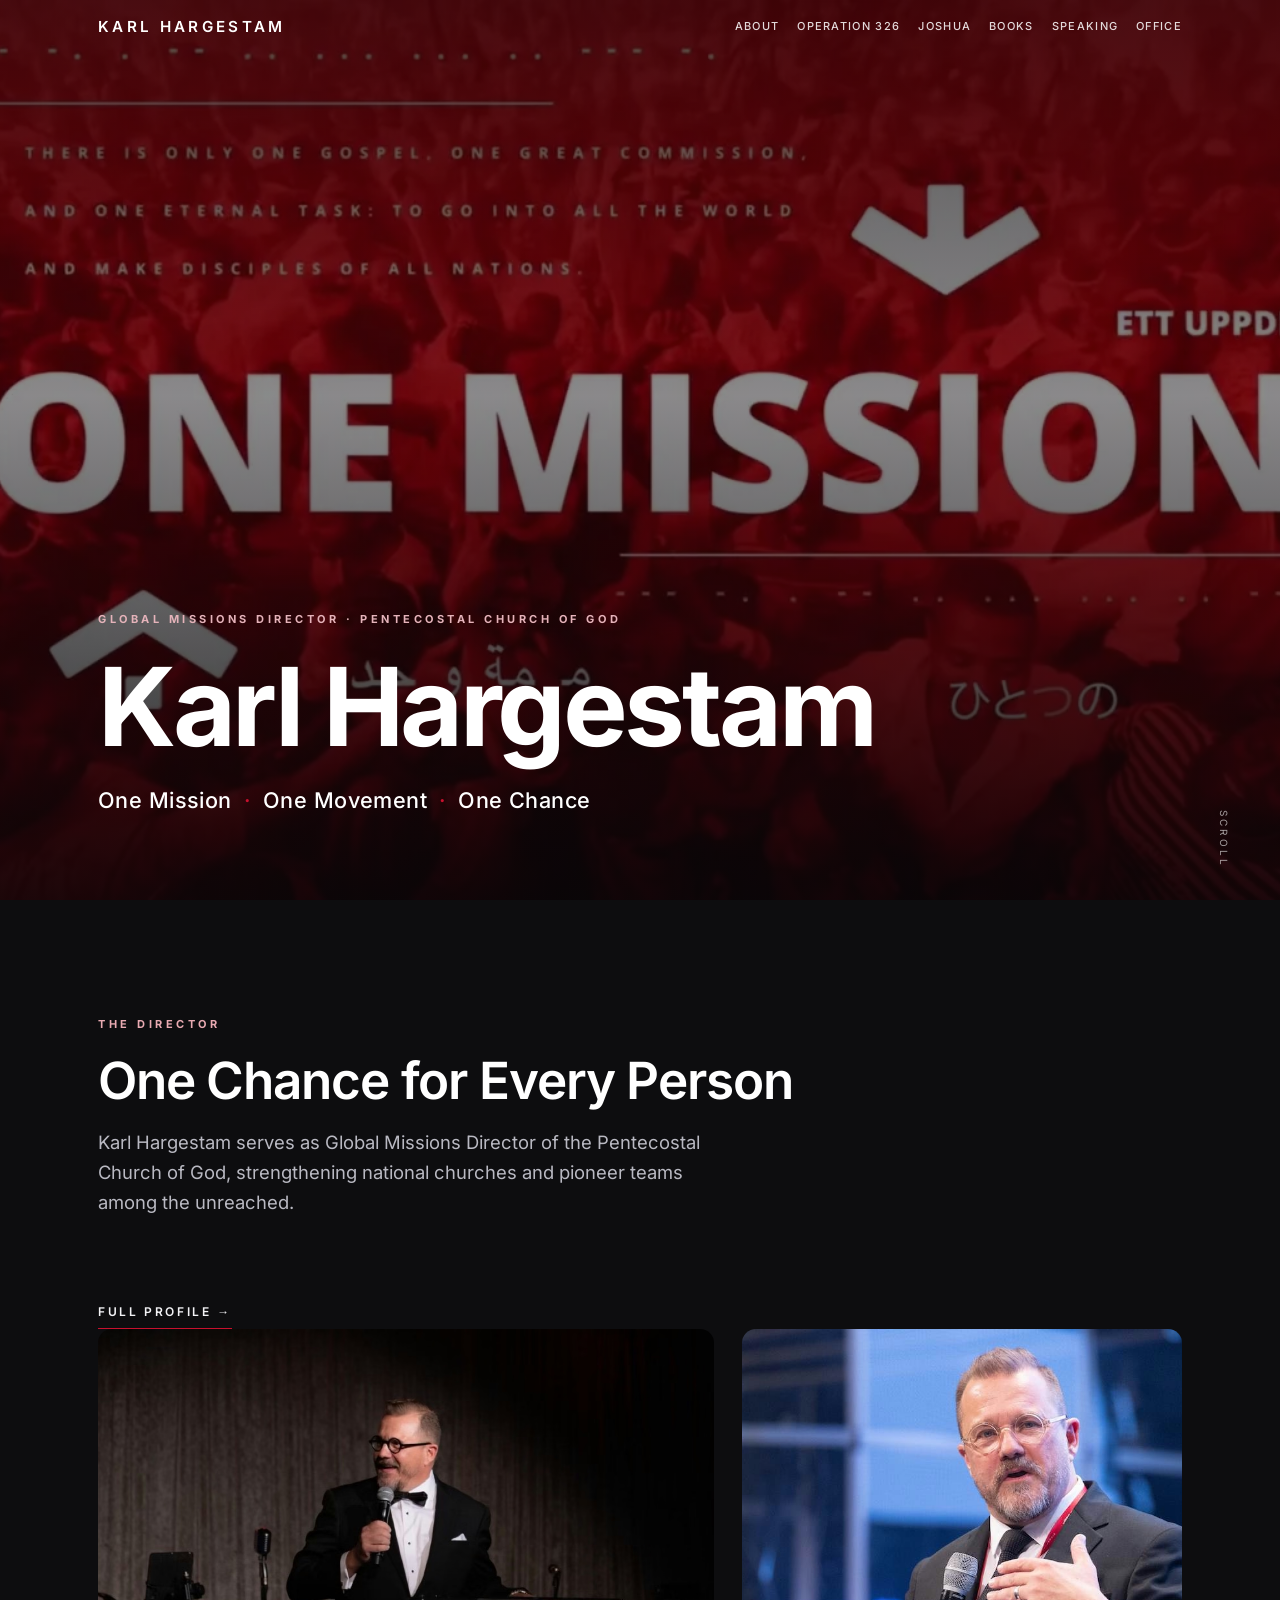
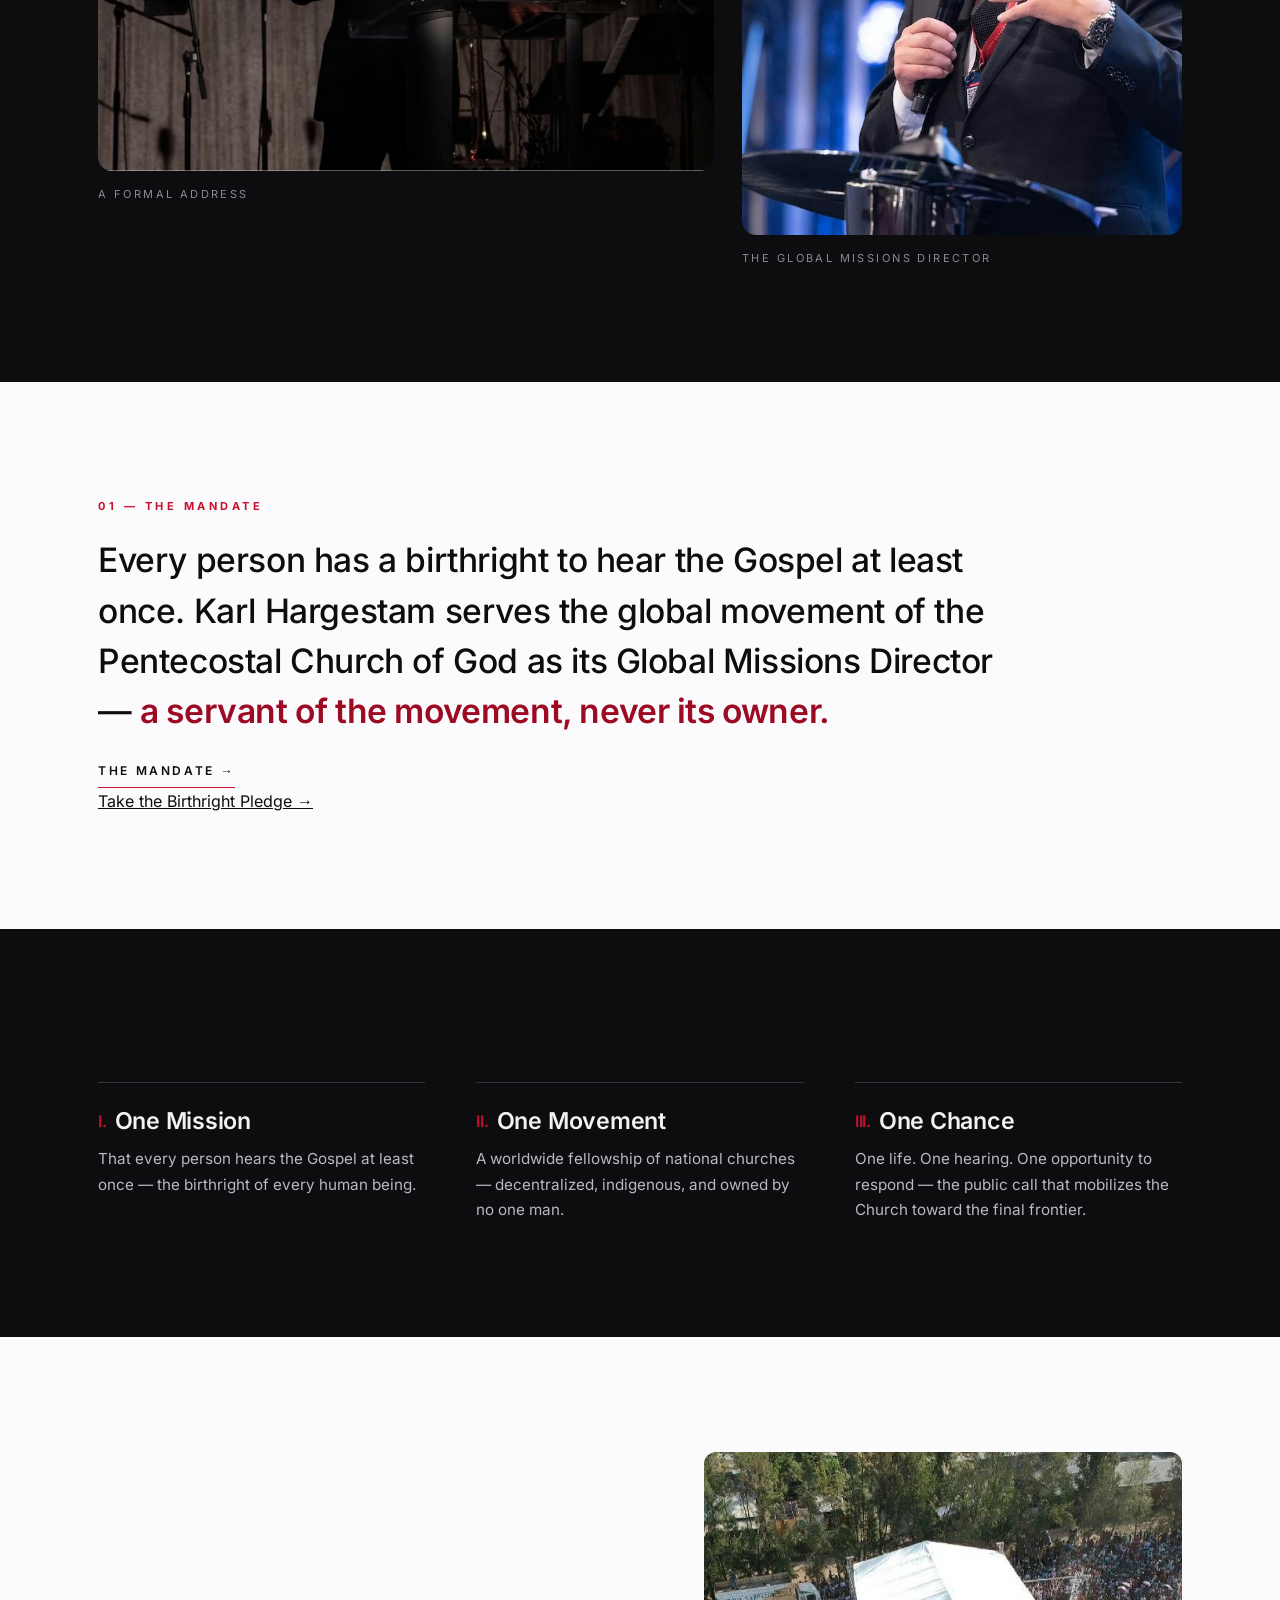
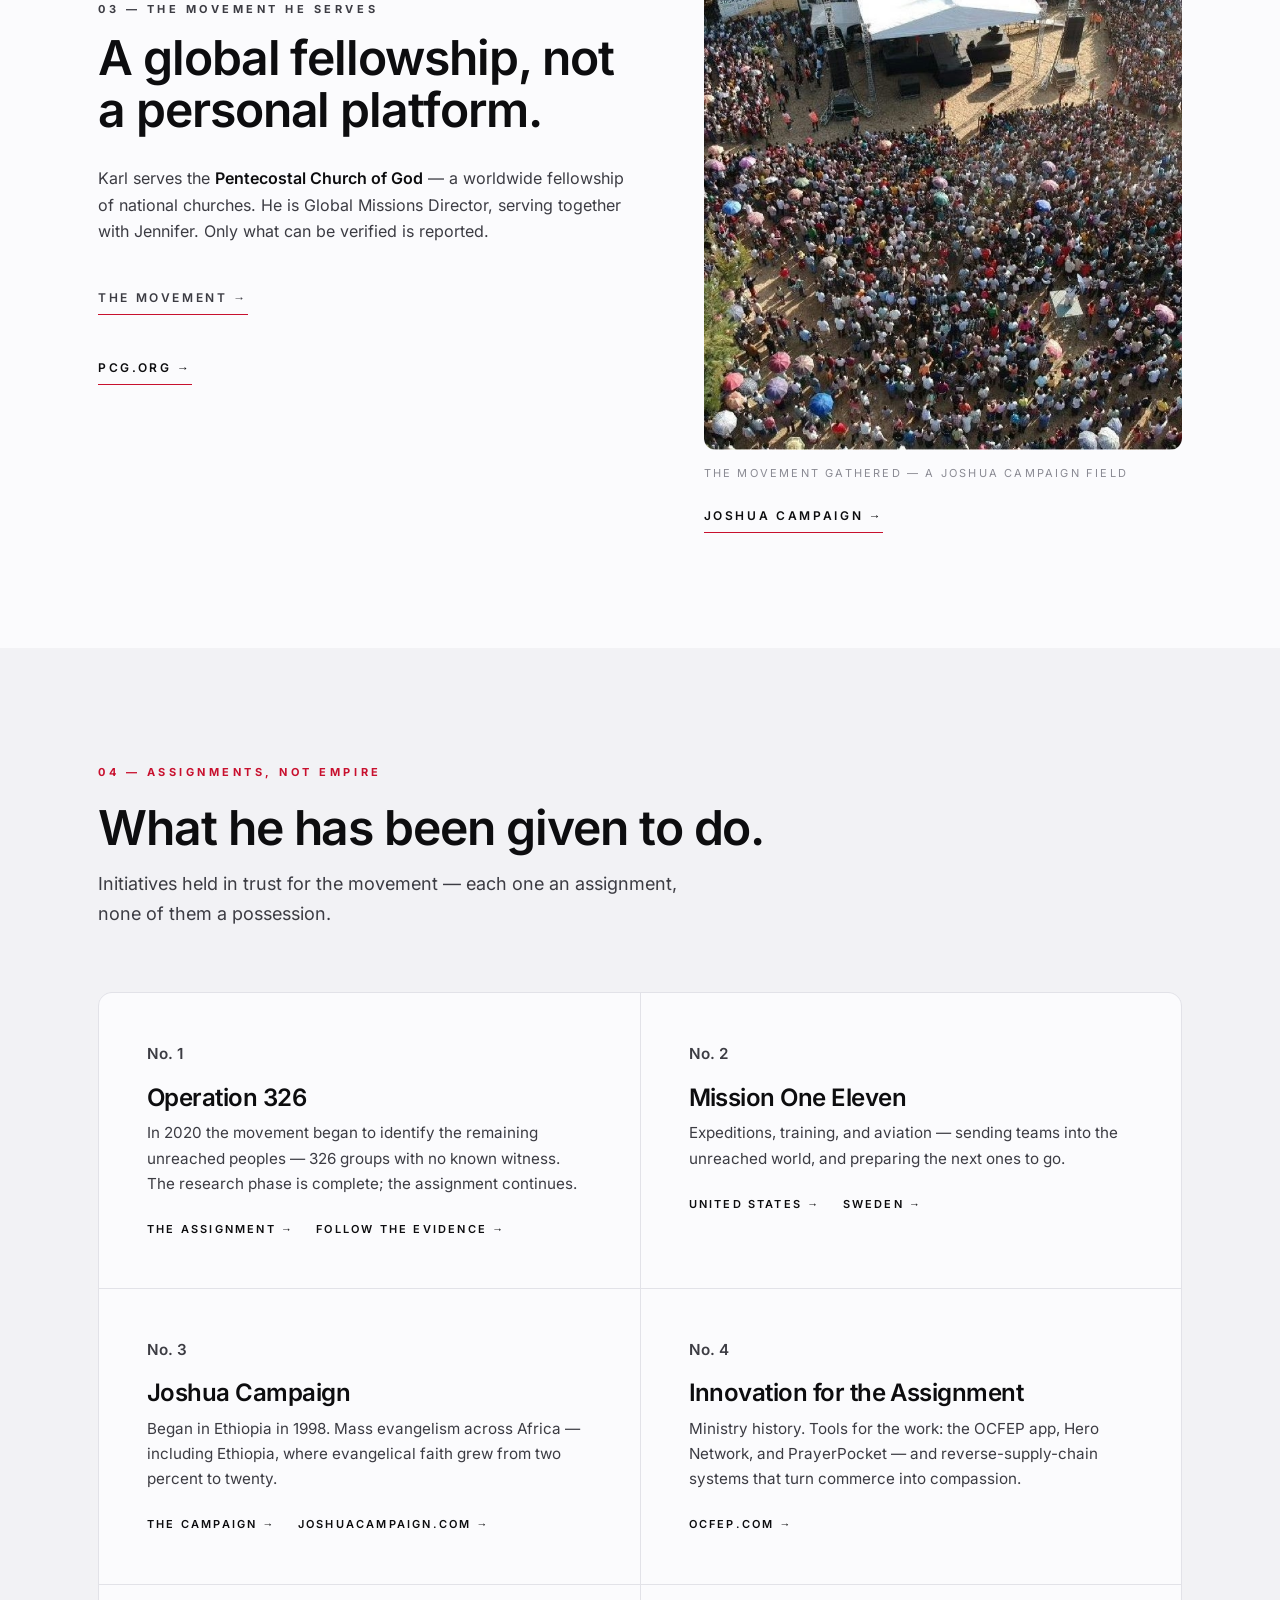
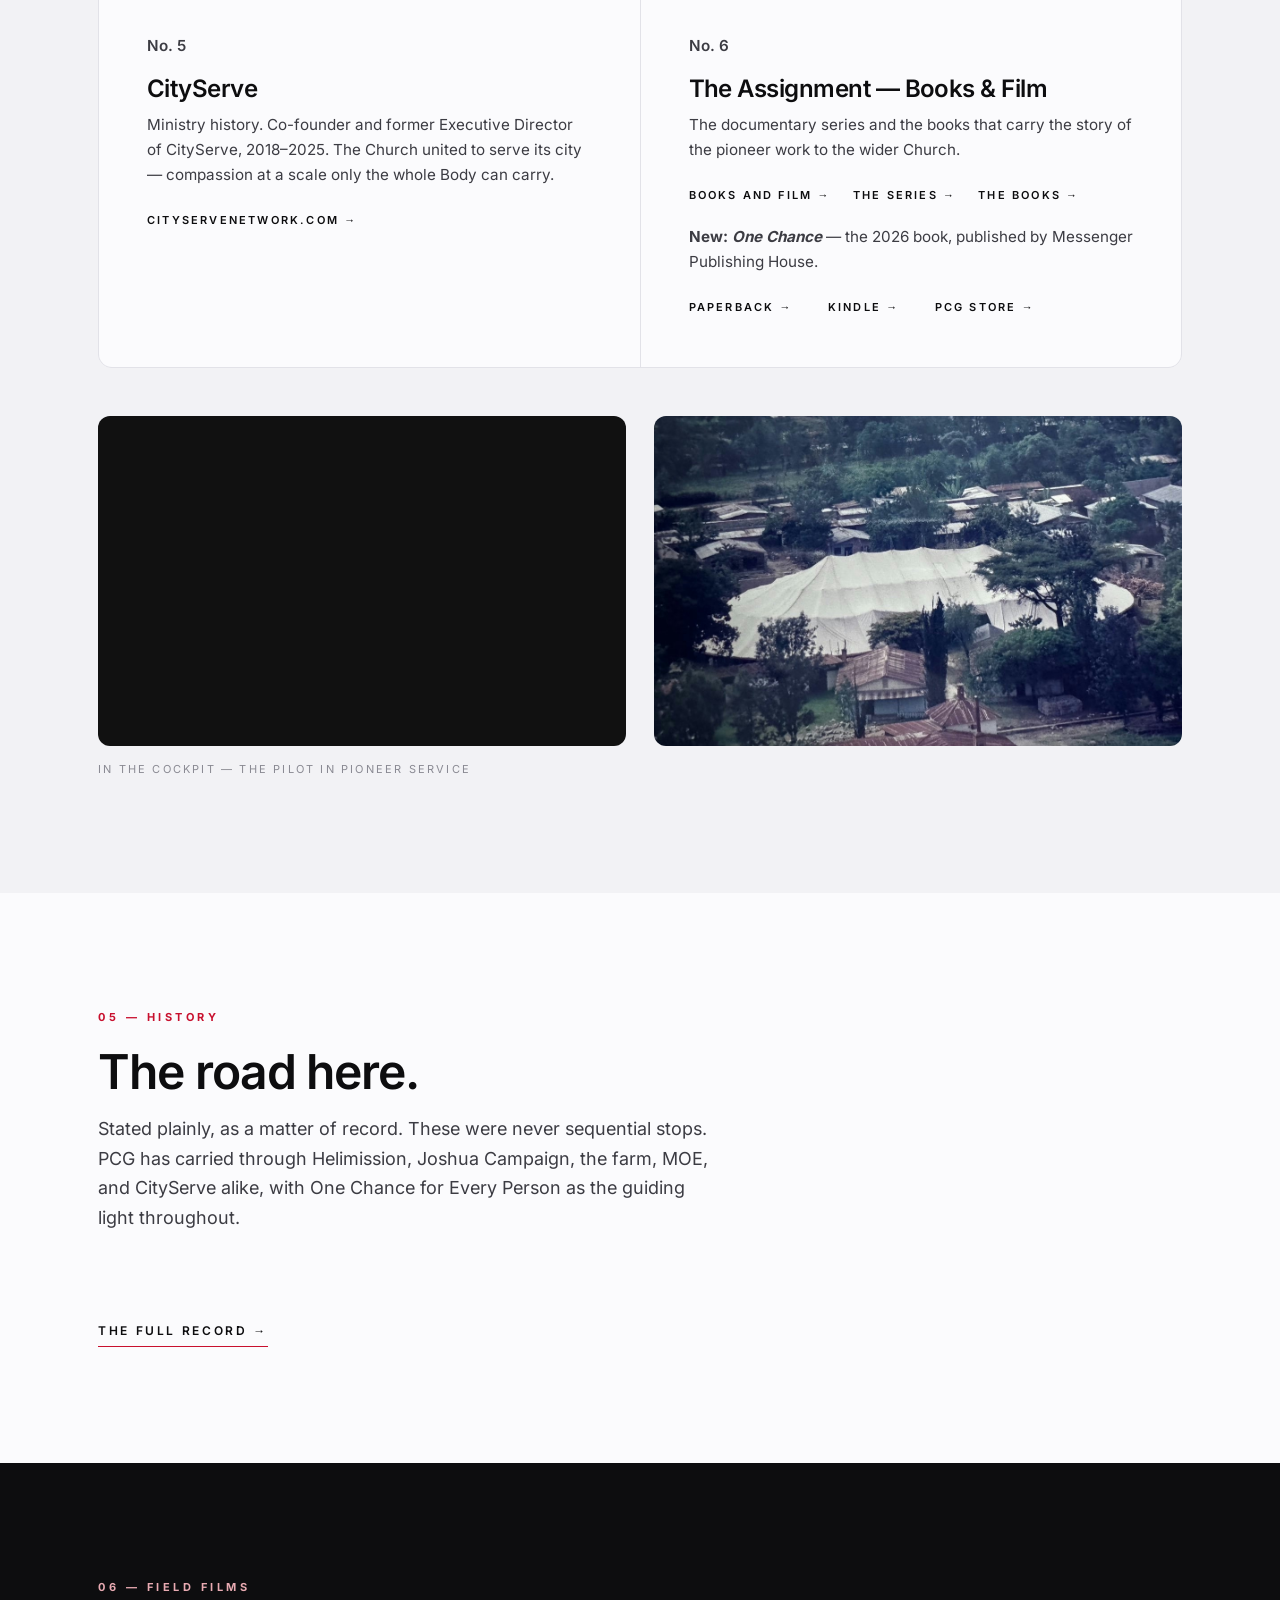
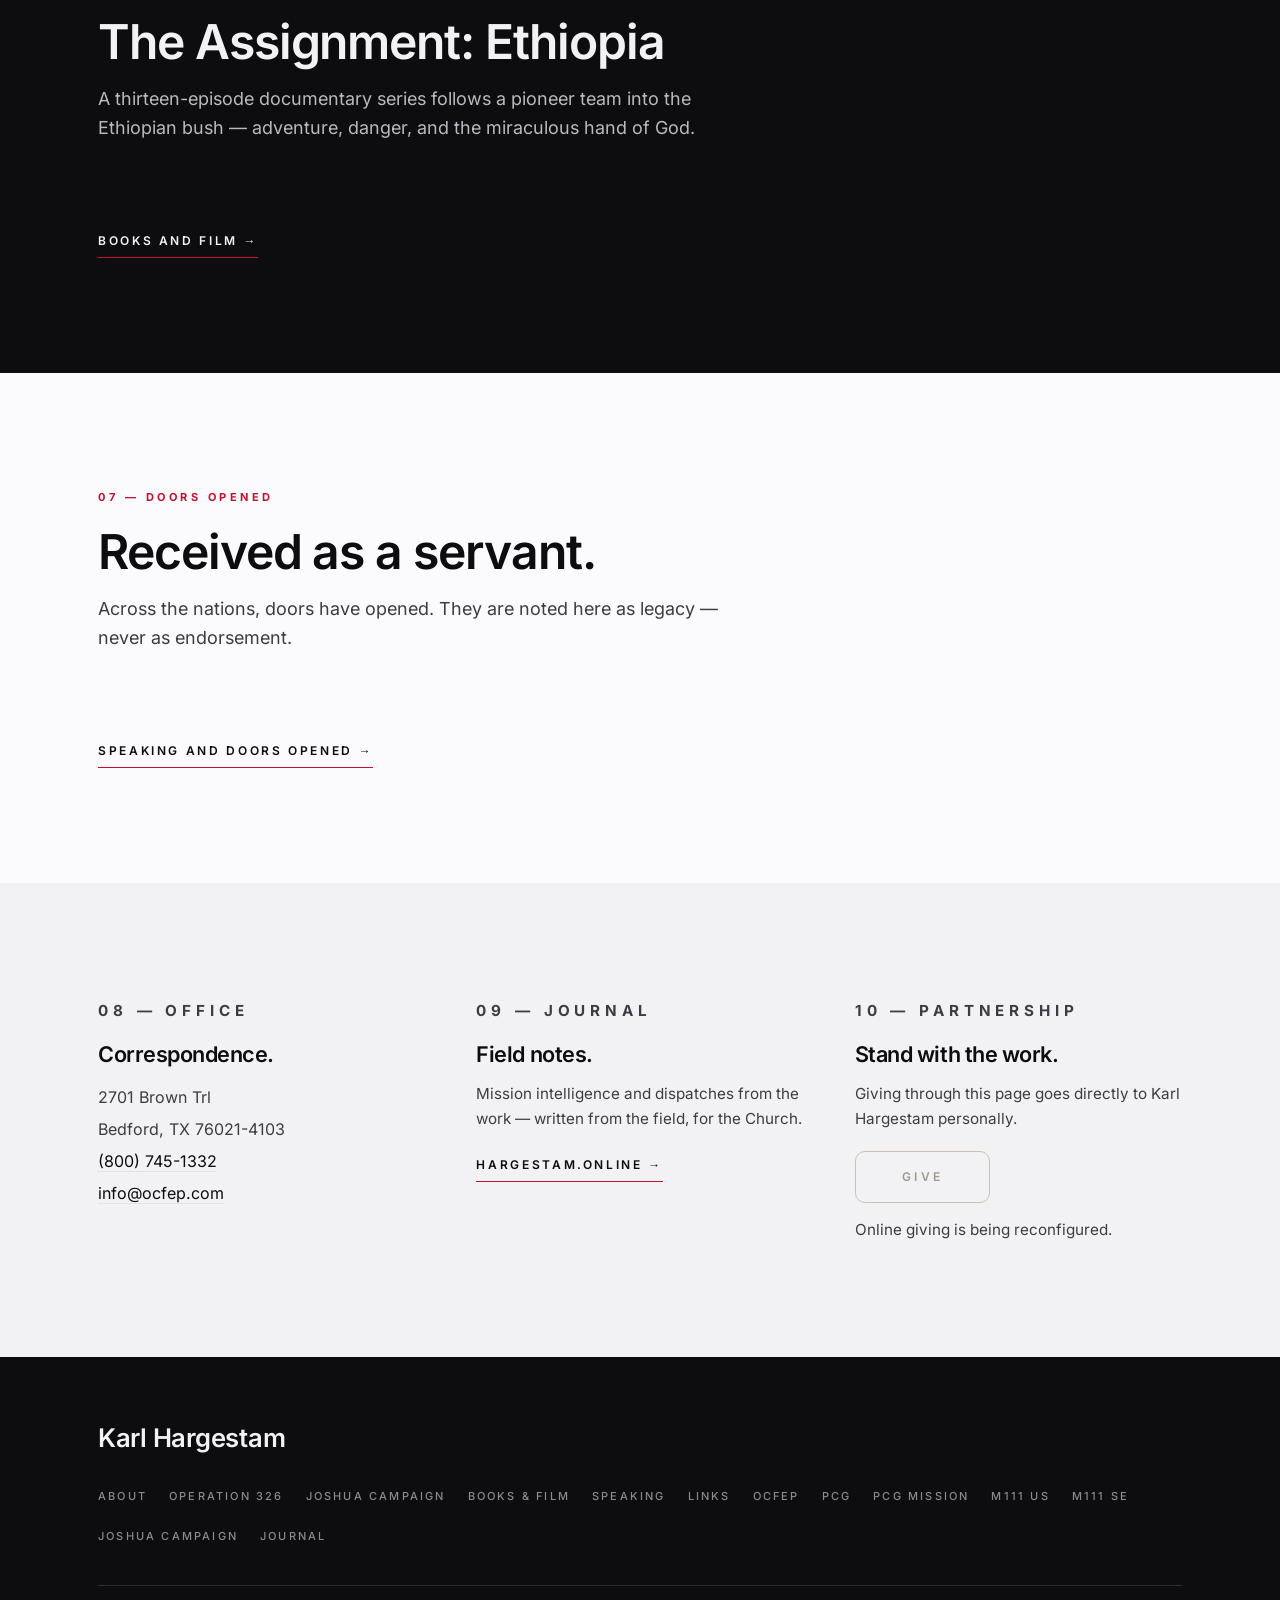
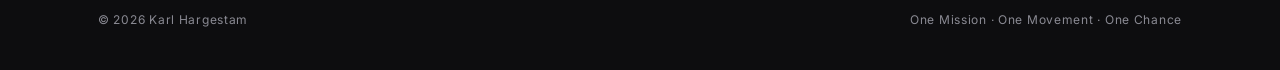
==== index.html @ a810513c "Joshua Campaign: began in Ethiopia in 1998; drop retired JCI entity name" ====
<!DOCTYPE html>
<html lang="en">
<head>
<meta charset="UTF-8">
<meta name="viewport" content="width=device-width, initial-scale=1.0">
  
<title>Karl Hargestam — Global Missions Director</title>
<meta name="description" content="Karl Hargestam serves as Global Missions Director of the Pentecostal Church of God. One Mission. One Movement. One Chance.">
<link rel="canonical" href="https://www.karlhargestam.com/">
<meta property="og:type" content="website">
<meta property="og:title" content="Karl Hargestam — Global Missions Director">
<meta property="og:description" content="Serving the global movement of the Pentecostal Church of God. One Mission. One Movement. One Chance.">
<meta property="og:url" content="https://www.karlhargestam.com/">
<meta property="og:image" content="https://www.karlhargestam.com/assets/og-image.jpg">
<meta name="twitter:card" content="summary_large_image">
<meta name="twitter:title" content="Karl Hargestam — Global Missions Director">
<meta name="twitter:description" content="Serving the global movement of the Pentecostal Church of God. One Mission. One Movement. One Chance.">
<meta name="twitter:image" content="https://www.karlhargestam.com/assets/og-image.jpg">
<link rel="icon" href="data:image/svg+xml,%3Csvg xmlns='http://www.w3.org/2000/svg' viewBox='0 0 32 32'%3E%3Crect width='32' height='32' fill='%230d0d0f'/%3E%3Ctext x='16' y='23' font-family='-apple-system,Helvetica,Arial,sans-serif' font-size='19' font-weight='600' fill='%23fbfbfd' text-anchor='middle'%3EK%3C/text%3E%3C/svg%3E"><link rel="icon" href="/favicon.ico" sizes="any"><link rel="apple-touch-icon" href="/apple-touch-icon.png"><meta name="google-site-verification" content="0W1tMPyjoG0K8nKX9HPZ1bizk7uRJMMDmC-9jmAsirw" />
<link rel="preload" as="font" type="font/woff2" href="/fonts/inter-latin-56724408.woff2" crossorigin><style id="selfhosted-fonts">@font-face { font-family: 'Inter'; font-style: normal; font-weight: 400; font-display: swap; src: url(/fonts/inter-latin-ext-39529051.woff2) format('woff2'); unicode-range: U+0100-02BA, U+02BD-02C5, U+02C7-02CC, U+02CE-02D7, U+02DD-02FF, U+0304, U+0308, U+0329, U+1D00-1DBF, U+1E00-1E9F, U+1EF2-1EFF, U+2020, U+20A0-20AB, U+20AD-20C4, U+2113, U+2C60-2C7F, U+A720-A7FF; }@font-face { font-family: 'Inter'; font-style: normal; font-weight: 400; font-display: swap; src: url(/fonts/inter-latin-56724408.woff2) format('woff2'); unicode-range: U+0000-00FF, U+0131, U+0152-0153, U+02BB-02BC, U+02C6, U+02DA, U+02DC, U+0304, U+0308, U+0329, U+2000-206F, U+20AC, U+2122, U+2191, U+2193, U+2212, U+2215, U+FEFF, U+FFFD; }@font-face { font-family: 'Inter'; font-style: normal; font-weight: 500; font-display: swap; src: url(/fonts/inter-latin-ext-39529051.woff2) format('woff2'); unicode-range: U+0100-02BA, U+02BD-02C5, U+02C7-02CC, U+02CE-02D7, U+02DD-02FF, U+0304, U+0308, U+0329, U+1D00-1DBF, U+1E00-1E9F, U+1EF2-1EFF, U+2020, U+20A0-20AB, U+20AD-20C4, U+2113, U+2C60-2C7F, U+A720-A7FF; }@font-face { font-family: 'Inter'; font-style: normal; font-weight: 500; font-display: swap; src: url(/fonts/inter-latin-56724408.woff2) format('woff2'); unicode-range: U+0000-00FF, U+0131, U+0152-0153, U+02BB-02BC, U+02C6, U+02DA, U+02DC, U+0304, U+0308, U+0329, U+2000-206F, U+20AC, U+2122, U+2191, U+2193, U+2212, U+2215, U+FEFF, U+FFFD; }@font-face { font-family: 'Inter'; font-style: normal; font-weight: 600; font-display: swap; src: url(/fonts/inter-latin-ext-39529051.woff2) format('woff2'); unicode-range: U+0100-02BA, U+02BD-02C5, U+02C7-02CC, U+02CE-02D7, U+02DD-02FF, U+0304, U+0308, U+0329, U+1D00-1DBF, U+1E00-1E9F, U+1EF2-1EFF, U+2020, U+20A0-20AB, U+20AD-20C4, U+2113, U+2C60-2C7F, U+A720-A7FF; }@font-face { font-family: 'Inter'; font-style: normal; font-weight: 600; font-display: swap; src: url(/fonts/inter-latin-56724408.woff2) format('woff2'); unicode-range: U+0000-00FF, U+0131, U+0152-0153, U+02BB-02BC, U+02C6, U+02DA, U+02DC, U+0304, U+0308, U+0329, U+2000-206F, U+20AC, U+2122, U+2191, U+2193, U+2212, U+2215, U+FEFF, U+FFFD; }@font-face { font-family: 'Inter'; font-style: normal; font-weight: 700; font-display: swap; src: url(/fonts/inter-latin-ext-39529051.woff2) format('woff2'); unicode-range: U+0100-02BA, U+02BD-02C5, U+02C7-02CC, U+02CE-02D7, U+02DD-02FF, U+0304, U+0308, U+0329, U+1D00-1DBF, U+1E00-1E9F, U+1EF2-1EFF, U+2020, U+20A0-20AB, U+20AD-20C4, U+2113, U+2C60-2C7F, U+A720-A7FF; }@font-face { font-family: 'Inter'; font-style: normal; font-weight: 700; font-display: swap; src: url(/fonts/inter-latin-56724408.woff2) format('woff2'); unicode-range: U+0000-00FF, U+0131, U+0152-0153, U+02BB-02BC, U+02C6, U+02DA, U+02DC, U+0304, U+0308, U+0329, U+2000-206F, U+20AC, U+2122, U+2191, U+2193, U+2212, U+2215, U+FEFF, U+FFFD; }</style>
<style>
:root{
  --ink:#0d0d0f; --ink-soft:#3c3c43; --muted:#8a8a93;
  --paper:#fbfbfd; --paper-2:#f2f2f5; --line:#e2e2e8;
  --red:#c8102e; --red-deep:#9c0b23;
  --sans:-apple-system,BlinkMacSystemFont,'SF Pro Display','SF Pro Text','Inter','Helvetica Neue',Arial,sans-serif;
  --maxw:1180px;
}
*{margin:0;padding:0;box-sizing:border-box}
html{scroll-behavior:smooth;-webkit-text-size-adjust:100%}
body{background:var(--paper);color:var(--ink);font-family:var(--sans);font-weight:400;line-height:1.65;font-size:16px;-webkit-font-smoothing:antialiased;text-rendering:optimizeLegibility}
::selection{background:var(--red);color:#fff}
img{display:block;max-width:100%}
picture{display:contents}
a{color:inherit}
.wrap{max-width:var(--maxw);margin:0 auto;padding:0 clamp(20px,4vw,48px)}
.kicker{font-size:11px;font-weight:700;letter-spacing:.32em;text-transform:uppercase;color:var(--red);margin-bottom:20px}
.kicker.on-dark{color:#e8aab2}
h1,h2,h3,h4{font-weight:600;letter-spacing:-.022em;line-height:1.08}
.sec{padding:clamp(72px,9vw,132px) 0}
.sec-head{max-width:820px;margin-bottom:clamp(36px,5vw,64px)}
.sec-head h2{font-size:clamp(1.9rem,4vw,3rem);margin-bottom:16px}
.sec-head p.lede{font-size:clamp(1rem,1.5vw,1.12rem);color:var(--ink-soft);max-width:620px}
.rule{width:48px;height:2px;background:var(--red);margin:24px 0}

/* nav */
nav{position:fixed;top:0;left:0;right:0;z-index:1000;transition:background .4s,box-shadow .4s,-webkit-backdrop-filter .4s}
nav .bar{max-width:var(--maxw);margin:0 auto;padding:14px clamp(20px,4vw,48px);display:flex;justify-content:space-between;align-items:center;gap:18px}
nav .brand{font-size:.95rem;font-weight:600;letter-spacing:.22em;color:#fff;text-decoration:none;transition:color .4s}
nav .links{display:flex;flex-wrap:wrap;justify-content:flex-end;gap:clamp(8px,1.4vw,18px);row-gap:4px}
nav .links a{color:#fff;text-decoration:none;font-size:11px;font-weight:500;letter-spacing:.12em;text-transform:uppercase;opacity:.85;transition:opacity .3s,color .4s}
nav .links a:hover{opacity:1}
nav.scrolled{background:rgba(251,251,253,.82);-webkit-backdrop-filter:saturate(1.8) blur(18px);backdrop-filter:saturate(1.8) blur(18px);box-shadow:0 1px 0 var(--line)}
nav.scrolled .brand,nav.scrolled .links a{color:var(--ink)}
@media(max-width:760px){nav .links{display:none}}

/* hero */
.hero{position:relative;min-height:100svh;display:flex;align-items:flex-end;overflow:hidden;background:#0a0a0c}
.hero .bg{position:absolute;inset:0}
.hero .bg video{width:100%;height:100%;object-fit:cover;object-position:center 32%;filter:saturate(.92) brightness(.62) contrast(1.05)}
.hero .shade{position:absolute;inset:0;background:linear-gradient(180deg,rgba(6,6,8,.5) 0%,rgba(6,6,8,.14) 44%,rgba(6,6,8,.82) 100%)}
.hero .inner{position:relative;z-index:2;width:100%;padding-bottom:clamp(56px,9vh,100px)}
.hero .kicker{color:#e5b3ba}
.hero h1{color:#fff;font-size:clamp(3rem,9vw,6.8rem);font-weight:700;letter-spacing:-.032em}
.hero .tri{margin-top:18px;color:#fff;font-size:clamp(1rem,2.2vw,1.35rem);font-weight:500;letter-spacing:.02em;opacity:.94}
.hero .tri .dot{color:var(--red);margin:0 .55em}
.hero .scroll{position:absolute;right:clamp(20px,4vw,48px);bottom:32px;z-index:2;color:#fff;font-size:10px;letter-spacing:.32em;text-transform:uppercase;opacity:.6;writing-mode:vertical-rl}
@media(max-width:760px){
  .hero{align-items:center}
  .hero .inner{text-align:center;padding-bottom:0;padding-top:10vh}
  .hero .bg video{object-position:center 38%}
  .hero h1{font-size:clamp(2.7rem,14.5vw,4.4rem)}
  .hero .tri{font-size:1.02rem}
  .hero .scroll{display:none}
}

/* director */
.director{background:#0d0d0f;color:#f2f2f5}
.director .kicker{color:#e8aab2}
.director h2{font-size:clamp(1.9rem,4.4vw,3.2rem);color:#fff;max-width:820px;margin-bottom:18px}
.director .lede{color:#b9b9c2;font-size:clamp(1rem,1.6vw,1.15rem);max-width:640px;margin-bottom:clamp(36px,5vw,60px)}
.director .duo{display:grid;grid-template-columns:7fr 5fr;gap:clamp(14px,2.4vw,28px)}
@media(max-width:760px){.director .duo{grid-template-columns:1fr}}
.director .frame{position:relative;overflow:hidden;background:#161618;border-radius:14px}
.director .frame img{width:100%;height:100%;object-fit:cover;transition:transform 1.4s cubic-bezier(.2,.6,.2,1)}
.director .frame:hover img{transform:scale(1.03)}
.director .frame.tall{aspect-ratio:4/4.6}
.director .frame.wide{aspect-ratio:16/11.5}
@media(max-width:760px){.director .frame.wide{aspect-ratio:4/3.4}.director .frame.tall{aspect-ratio:4/4.4}}
.director .caption{font-size:11px;letter-spacing:.22em;text-transform:uppercase;color:#8a8a93;margin-top:14px}

/* mandate */
.mandate .big{font-size:clamp(1.35rem,2.9vw,2.1rem);line-height:1.5;font-weight:500;letter-spacing:-.012em;max-width:920px}
.mandate .big em{font-style:normal;font-weight:600;color:var(--red-deep)}

/* charter */
.charter{background:var(--ink);color:#f2f2f5}
.charter .grid{display:grid;grid-template-columns:repeat(3,1fr);gap:clamp(28px,4vw,60px)}
@media(max-width:820px){.charter .grid{grid-template-columns:1fr}}
.charter .cell{border-top:1px solid #333338;padding-top:26px}
.charter .cell h3{font-size:1.45rem;margin-bottom:12px;letter-spacing:-.01em}
.charter .cell h3 span{color:var(--red);margin-right:.5em;font-size:1rem;vertical-align:2px}
.charter .cell p{color:#b9b9c2;font-size:.95rem}

/* movement */
.movement .cols{display:grid;grid-template-columns:1.05fr .95fr;gap:clamp(36px,6vw,88px);align-items:center}
@media(max-width:900px){.movement .cols{grid-template-columns:1fr}}
.movement .body p{margin-bottom:1.2em;color:var(--ink-soft)}
.movement .body p strong{font-weight:600;color:var(--ink)}
.frame{position:relative;overflow:hidden;background:#111;border-radius:12px}
.frame img{width:100%;height:100%;object-fit:cover;transition:transform 1.4s cubic-bezier(.2,.6,.2,1)}
.frame video{width:100%;height:100%;object-fit:cover;display:block}
.frame:hover img{transform:scale(1.04)}
.movement .frame{aspect-ratio:4/5}
.movement .teamframe{margin-top:clamp(28px,4vw,52px);aspect-ratio:16/9}
.caption{font-size:11px;letter-spacing:.2em;text-transform:uppercase;color:var(--muted);margin-top:14px}
.textlink{display:inline-block;margin-top:24px;font-size:12px;font-weight:600;letter-spacing:.22em;text-transform:uppercase;text-decoration:none;border-bottom:1px solid var(--red);padding-bottom:6px;transition:color .3s,border-color .3s}
.textlink:hover{color:var(--red)}
.director .textlink{color:#f2f2f5}

/* assignments */
.assign{background:var(--paper-2)}
.assign .cards{display:grid;grid-template-columns:repeat(2,1fr);gap:1px;background:var(--line);border:1px solid var(--line);border-radius:14px;overflow:hidden}
@media(max-width:820px){.assign .cards{grid-template-columns:1fr}}
.assign .card{background:var(--paper);padding:clamp(28px,4vw,48px);transition:background .35s}
.assign .card:hover{background:#fff}
.assign .num{font-style:normal;color:var(--red);font-size:.95rem;font-weight:600;margin-bottom:12px}
.assign .card h3{font-size:1.5rem;margin-bottom:10px}
.assign .card p{color:var(--ink-soft);font-size:.95rem;margin-bottom:18px}
.assign .card .go{font-size:11px;font-weight:600;letter-spacing:.2em;text-transform:uppercase;text-decoration:none;color:var(--ink)}
.assign .card .go:hover{color:var(--red)}
.assign .card .go + .go{margin-left:22px}
.assign .wide{display:grid;grid-template-columns:1fr 1fr;gap:clamp(14px,2.6vw,28px);margin-top:clamp(28px,4vw,48px)}
@media(max-width:700px){.assign .wide{grid-template-columns:1fr}}
.assign .wide .frame{aspect-ratio:16/10}

/* history */
.timeline{position:relative;max-width:860px}.timeline:before{content:"";position:absolute;left:7px;top:8px;bottom:8px;width:1px;background:var(--line)}
.tl-item{position:relative;padding:0 0 40px 52px}
.tl-item:last-child{padding-bottom:0}
.tl-item:before{content:"";position:absolute;left:0;top:9px;width:15px;height:15px;border-radius:50%;background:var(--paper);border:2px solid var(--red)}
.tl-item .when{font-size:11px;font-weight:700;letter-spacing:.28em;text-transform:uppercase;color:var(--red);margin-bottom:8px}
.tl-item p{color:var(--ink-soft);max-width:640px}
.tl-item p strong{color:var(--ink);font-weight:600}
.history .hwrap{display:grid;grid-template-columns:1fr 340px;gap:clamp(36px,6vw,80px);align-items:start}
@media(max-width:900px){.history .hwrap{grid-template-columns:1fr;max-width:560px}}
.history .frame.portrait{aspect-ratio:3/4}
.history .strip{display:grid;grid-template-columns:repeat(4,1fr);gap:clamp(14px,2.4vw,28px);margin-top:clamp(44px,6vw,80px)}
@media(max-width:900px){.history .strip{grid-template-columns:repeat(2,1fr)}}
@media(max-width:560px){.history .strip{grid-template-columns:1fr}}
.history .strip .frame{aspect-ratio:4/3}

/* films */
.films{background:#0d0d0f;color:#f2f2f5}
.films .sec-head p.lede{color:#b9b9c2}
.film-grid{display:grid;grid-template-columns:repeat(3,1fr);gap:clamp(18px,3vw,36px)}
@media(max-width:900px){.film-grid{grid-template-columns:1fr;max-width:640px}}
.film .screen{position:relative;aspect-ratio:16/9;background:#000;overflow:hidden;border-radius:12px}
.film .screen iframe{position:absolute;inset:0;width:100%;height:100%;border:0}
.film h3{font-size:1.15rem;margin:16px 0 4px}
.film .ep{font-size:11px;letter-spacing:.26em;text-transform:uppercase;color:#8a8a93}
.films .more{margin-top:44px}
.films .textlink{color:#f2f2f5}

/* doors */
.doors .row{display:grid;grid-template-columns:repeat(3,1fr);gap:clamp(14px,2.6vw,28px)}
@media(max-width:900px){.doors .row{grid-template-columns:repeat(2,1fr)}}
@media(max-width:600px){.doors .row{grid-template-columns:1fr}}
.doors .frame{aspect-ratio:4/4.2}
.doors .note{margin-top:32px;font-size:clamp(1.05rem,2vw,1.3rem);font-weight:500;letter-spacing:-.01em;color:var(--muted);max-width:580px}

/* office / journal / support */
.closing{background:var(--paper-2)}
.closing .grid{display:grid;grid-template-columns:repeat(3,1fr);gap:clamp(28px,4vw,60px)}
@media(max-width:820px){.closing .grid{grid-template-columns:1fr}}
.closing h3{font-size:1.35rem;margin-bottom:14px}
.closing p{color:var(--ink-soft);font-size:.95rem}
.closing address{font-style:normal;color:var(--ink-soft);line-height:2}
.closing address a{color:var(--ink);text-decoration:none;border-bottom:1px solid var(--line)}
.give-btn{display:inline-block;margin-top:20px;padding:15px 46px;border:1px solid #c9c2b4;color:#a09a8d;font-size:12px;font-weight:600;letter-spacing:.28em;text-transform:uppercase;cursor:not-allowed;background:transparent;border-radius:10px}
.give-note{font-size:.85rem;color:var(--muted);margin-top:14px}

/* footer */
footer{background:var(--ink);color:#8a8a93;padding:60px 0 40px}
footer .top{display:flex;justify-content:space-between;align-items:flex-end;gap:28px;flex-wrap:wrap;margin-bottom:40px}
footer .fname{font-size:1.6rem;font-weight:600;letter-spacing:-.01em;color:#f2f2f5}
footer .flinks{display:flex;gap:22px;flex-wrap:wrap}
footer .flinks a{color:#8a8a93;text-decoration:none;font-size:11px;font-weight:500;letter-spacing:.2em;text-transform:uppercase}
footer .flinks a:hover{color:#f2f2f5}
footer .base{border-top:1px solid #2c2c30;padding-top:24px;display:flex;justify-content:space-between;gap:16px;flex-wrap:wrap;font-size:12px;letter-spacing:.06em}

/* reveal */
.reveal{opacity:0;transform:translateY(26px);transition:opacity .8s cubic-bezier(.2,.6,.2,1),transform .8s cubic-bezier(.2,.6,.2,1)}
.reveal.in{opacity:1;transform:none}
.reveal.d1{transition-delay:.1s}.reveal.d2{transition-delay:.2s}.reveal.d3{transition-delay:.3s}
@media(prefers-reduced-motion:reduce){.reveal{opacity:1;transform:none}}
@media(max-width:600px){
  .hero .bg video{object-position:30% 50%;filter:saturate(.8) brightness(.42) contrast(1.05)}
  .hero .shade{background:linear-gradient(180deg,rgba(6,6,8,.72) 0%,rgba(6,6,8,.6) 45%,rgba(6,6,8,.9) 100%)}
}
</style>
  <script type="application/ld+json">
{
  "@context": "https://schema.org",
  "@type": "Person",
  "@id": "https://www.karlhargestam.com/#person",
  "name": "Karl Hargestam",
  "jobTitle": "Global Missions Director",
  "worksFor": {
    "@id": "https://www.pcgmission.org/#organization"
  },
  "url": "https://www.karlhargestam.com/",
  "alternateName": "Karl Härgestam",
  "spouse": {
    "@type": "Person",
    "name": "Jennifer Hargestam"
  },
  "sameAs": [
    "https://about.me/hargestam",
    "https://www.linkedin.com/in/karl-hargestam-72327034",
    "https://www.pcgmission.org/",
    "https://www.pcg.org/about/leadership",
    "https://www.pcg.org/resource-library/assembly-2025-commissioning-the-hargestams",
    "https://hargestam.online/",
    "https://grokipedia.com/page/karl-hargestam",
    "https://ocfep.com/",
    "https://www.imdb.com/name/nm5412265/",
    "https://www.amazon.com/stores/author/B00IIVNT1K",
    "https://www.pcg.org/authors/karl-hargestam",
    "https://www.instagram.com/karlhargestam/",
    "https://www.theassignmentbooks.com/",
    "https://www.theassignmentshow.tv/"
  ],
  "subjectOf": {
    "@type": "TVSeries",
    "@id": "https://www.theassignmentshow.tv/#series",
    "name": "The Assignment: Ethiopia",
    "url": "https://www.theassignmentshow.tv/"
  },
  "description": "Karl Hargestam serves as Global Missions Director of the Pentecostal Church of God. One Mission. One Movement. One Chance."
}
</script>
<script type="application/ld+json">
{
  "@context": "https://schema.org",
  "@type": "Organization",
  "@id": "https://www.pcgmission.org/#organization",
  "name": "Pentecostal Church of God Global Missions",
  "url": "https://www.pcgmission.org/",
  "address": {
    "@type": "PostalAddress",
    "streetAddress": "2701 Brown Trl",
    "addressLocality": "Bedford",
    "addressRegion": "TX",
    "postalCode": "76021-4103",
    "addressCountry": "US"
  }
}
</script>
<script type="application/ld+json">
{
  "@context": "https://schema.org",
  "@type": "WebSite",
  "@id": "https://www.karlhargestam.com/#website",
  "url": "https://www.karlhargestam.com/",
  "name": "Karl Hargestam",
  "inLanguage": "en",
  "publisher": {
    "@id": "https://www.karlhargestam.com/#person"
  }
}
</script>
</head>
<body>
<noscript><style>.reveal{opacity:1;transform:none}</style></noscript>

<nav id="nav" aria-label="Primary">
  <div class="bar">
    <a class="brand" href="#top">KARL HARGESTAM</a>
    <div class="links">
      <a href="/about/">About</a>
      <a href="/operation-326/">Operation 326</a>
      <a href="/joshua-campaign/">Joshua</a>
      <a href="/books-and-film/">Books</a>
      <a href="/speaking/">Speaking</a>
      <a href="#office">Office</a>
    </div>
  </div>
</nav>

<header class="hero" id="top">
  <div class="bg">
    <video autoplay muted loop playsinline preload="metadata" poster="assets/hero-poster-1268.webp" width="1280" height="720">
      <source src="assets/hero-loop-480.mp4" type="video/mp4" media="(max-width: 760px)">
      <source src="assets/hero-loop.mp4" type="video/mp4">
    </video>
  </div>
  <div class="shade"></div>
  <div class="inner wrap">
    <p class="kicker reveal">Global Missions Director &middot; Pentecostal Church of God</p>
    <h1 class="reveal d1">Karl Hargestam</h1>
    <p class="tri reveal d2"><span style="white-space:nowrap">One&nbsp;Mission</span><span class="dot">&middot;</span><span style="white-space:nowrap">One&nbsp;Movement</span><span class="dot">&middot;</span><span style="white-space:nowrap">One&nbsp;Chance</span></p>
  </div>
  <div class="scroll">Scroll</div>
</header>

<main>

<!-- DIRECTOR -->
<section class="sec director" id="director">
  <div class="wrap">
    <p class="kicker reveal">The Director</p>
    <h2 class="reveal d1">One Chance for Every Person</h2>
    <p class="lede reveal d1">Karl Hargestam serves as Global Missions Director of the Pentecostal Church of God, strengthening national churches and pioneer teams among the unreached.</p>
    <p class="reveal d2"><a class="textlink" href="/about/">Full profile &rarr;</a></p>
    <div class="duo">
      <div class="reveal">
        <div class="frame wide"><picture><source type="image/avif" srcset="assets/tuxedo-podium-720.avif 720w, assets/tuxedo-podium-1179.avif 1179w" sizes="(max-width: 600px) 92vw, 1179px"><img src="assets/tuxedo-podium.jpg" width="1179" height="787" alt="Karl Hargestam addressing a formal gathering" loading="lazy"></picture></div>
        <p class="caption">A formal address</p>
      </div>
      <div class="reveal d1">
        <div class="frame tall"><picture><source type="image/avif" srcset="assets/portrait-speaking-720.avif 720w, assets/portrait-speaking-1170.avif 1170w" sizes="(max-width: 600px) 92vw, 1170px"><img src="assets/portrait-speaking.jpg" width="1170" height="780" alt="Karl Hargestam, PCG Global Missions Director, speaking" loading="lazy"></picture></div>
        <p class="caption">The Global Missions Director</p>
      </div>
    </div>
  </div>
</section>

<!-- MANDATE -->
<section class="sec mandate" id="mandate">
  <div class="wrap">
    <p class="kicker reveal">01 &mdash; The Mandate</p>
    <p class="big reveal d1">Every person has a birthright to hear the Gospel at least once. Karl Hargestam serves the global movement of the Pentecostal Church of God as its Global Missions Director &mdash; <em>a servant of the movement, never its owner.</em></p>
    <p class="reveal d2"><a class="textlink" href="/about/#mandate">The mandate &rarr;</a></p>
    <p class="reveal d2"><a class="go" href="https://www.pcg.org/missions/onechance#birthright" target="_blank" rel="noopener">Take the Birthright Pledge &rarr;</a></p>
  </div>
</section>

<!-- CHARTER -->
<section class="sec charter" id="charter">
  <div class="wrap">
    <p class="kicker on-dark reveal">02 &mdash; The Charter</p>
    <div class="grid">
      <div class="cell reveal"><h3><span>I.</span>One Mission</h3><p>That every person hears the Gospel at least once &mdash; the birthright of every human being.</p></div>
      <div class="cell reveal d1"><h3><span>II.</span>One Movement</h3><p>A worldwide fellowship of national churches &mdash; decentralized, indigenous, and owned by no one man.</p></div>
      <div class="cell reveal d2"><h3><span>III.</span>One Chance</h3><p>One life. One hearing. One opportunity to respond &mdash; the public call that mobilizes the Church toward the final frontier.</p></div>
    </div>
  </div>
</section>

<!-- MOVEMENT -->
<section class="sec movement" id="movement">
  <div class="wrap">
    <div class="cols">
      <div class="body">
        <p class="kicker reveal">03 &mdash; The Movement He Serves</p>
        <div class="sec-head reveal d1" style="margin-bottom:30px">
          <h2>A global fellowship, not a personal platform.</h2>
        </div>
        <p class="reveal d1">Karl serves the <strong>Pentecostal Church of God</strong> &mdash; a worldwide fellowship of national churches. He is Global Missions Director, serving together with Jennifer. Only what can be verified is reported.</p>
        <p class="reveal d2"><a class="textlink" href="/about/#movement">The movement &rarr;</a></p>
        <a class="textlink reveal d2" href="https://pcg.org" target="_blank" rel="noopener">pcg.org &rarr;</a>
      </div>
      <div class="reveal d1">
        <div class="frame"><picture><source type="image/avif" srcset="assets/crowd-aerial-joshua-720.avif 720w, assets/crowd-aerial-joshua-1179.avif 1179w" sizes="(max-width: 600px) 92vw, 1179px"><img src="assets/crowd-aerial-joshua.jpg" width="1179" height="885" alt="Aerial view of a Joshua Campaign field gathering" loading="lazy"></picture></div>
        <p class="caption">The movement gathered &mdash; a Joshua Campaign field</p>
        <p class="reveal"><a class="textlink" href="/joshua-campaign/">Joshua Campaign &rarr;</a></p>
      </div>
    </div>
  </div>
</section>

<!-- ASSIGNMENTS -->
<section class="sec assign" id="assignments">
  <div class="wrap">
    <p class="kicker reveal">04 &mdash; Assignments, Not Empire</p>
    <div class="sec-head reveal d1">
      <h2>What he has been given to do.</h2>
      <p class="lede">Initiatives held in trust for the movement &mdash; each one an assignment, none of them a possession.</p>
    </div>
    <div class="cards">
      <div class="card reveal">
        <p class="num">No. 1</p>
        <h3>Operation 326</h3>
        <p>In 2020 the movement began to identify the remaining unreached peoples &mdash; 326 groups with no known witness. The research phase is complete; the assignment continues.</p>
        <a class="go" href="/operation-326/">The assignment &rarr;</a><a class="go" href="https://www.pcgmission.org/" target="_blank" rel="noopener">Follow the evidence &rarr;</a>
      </div>
      <div class="card reveal d1">
        <p class="num">No. 2</p>
        <h3>Mission One Eleven</h3>
        <p>Expeditions, training, and aviation &mdash; sending teams into the unreached world, and preparing the next ones to go.</p>
        <a class="go" href="https://missiononeeleven.com/" target="_blank" rel="noopener">United States &rarr;</a><a class="go" href="https://missiononeeleven.se" target="_blank" rel="noopener">Sweden &rarr;</a>
      </div>
      <div class="card reveal">
        <p class="num">No. 3</p>
        <h3>Joshua Campaign</h3>
        <p>Began in Ethiopia in 1998. Mass evangelism across Africa &mdash; including Ethiopia, where evangelical faith grew from two percent to twenty.</p>
        <a class="go" href="/joshua-campaign/">The campaign &rarr;</a><a class="go" href="https://joshuacampaign.com" target="_blank" rel="noopener">joshuacampaign.com &rarr;</a>
      </div>
      <div class="card reveal d1">
        <p class="num">No. 4</p>
        <h3>Innovation for the Assignment</h3>
        <p>Ministry history. Tools for the work: the OCFEP app, Hero Network, and PrayerPocket &mdash; and reverse-supply-chain systems that turn commerce into compassion.</p>
        <a class="go" href="https://ocfep.com" target="_blank" rel="noopener nofollow">ocfep.com &rarr;</a>
      </div>
      <div class="card reveal">
        <p class="num">No. 5</p>
        <h3>CityServe</h3>
        <p>Ministry history. Co-founder and former Executive Director of CityServe, 2018&ndash;2025. The Church united to serve its city &mdash; compassion at a scale only the whole Body can carry.</p>
        <a class="go" href="https://cityservenetwork.com/" target="_blank" rel="noopener">cityservenetwork.com &rarr;</a>
      </div>
      <div class="card reveal d1">
        <p class="num">No. 6</p>
        <h3>The Assignment &mdash; Books &amp; Film</h3>
        <p>The documentary series and the books that carry the story of the pioneer work to the wider Church.</p>
        <a class="go" href="/books-and-film/">Books and film &rarr;</a><a class="go" href="https://theassignmentshow.tv" target="_blank" rel="noopener">The series &rarr;</a><a class="go" href="https://theassignmentbooks.com" target="_blank" rel="noopener">The books &rarr;</a>
        <p style="margin-top:18px"><strong>New: <em>One Chance</em></strong> &mdash; the 2026 book, published by Messenger Publishing House.</p>
        <a class="go" style="margin-right:1.2em" href="https://www.amazon.com/dp/B0HHMVRT21" target="_blank" rel="noopener">Paperback &rarr;</a><a class="go" style="margin-right:1.2em" href="https://www.amazon.com/dp/B0HHK2XG72" target="_blank" rel="noopener">Kindle &rarr;</a><a class="go" href="https://www.pcg.org/product/one-chance" target="_blank" rel="noopener">PCG store &rarr;</a>
      </div>
    </div>
    <div class="wide">
      <div class="frame reveal"><video data-lazyplay muted loop playsinline preload="none" width="960" height="540" title="Karl Hargestam in the cockpit"><source src="assets/cockpit-loop-360.mp4" type="video/mp4" media="(max-width: 760px)"><source src="assets/cockpit-loop.mp4" type="video/mp4"></video></div>
      <div class="frame reveal d1"><picture><source type="image/avif" srcset="assets/heli-red-n9117m-720.avif 720w, assets/heli-red-n9117m-1179.avif 1179w" sizes="(max-width: 600px) 92vw, 1179px"><img src="assets/heli-red-n9117m.jpg" width="1179" height="885" alt="Mission One Eleven Aviation helicopter N9117M" loading="lazy"></picture></div>
    </div>
    <p class="caption reveal">In the cockpit &mdash; the pilot in pioneer service</p>
  </div>
</section>

<!-- HISTORY -->
<section class="sec history" id="history">
  <div class="wrap">
    <p class="kicker reveal">05 &mdash; History</p>
    <div class="sec-head reveal d1">
      <h2>The road here.</h2>
      <p class="lede">Stated plainly, as a matter of record. These were never sequential stops. PCG has carried through Helimission, Joshua Campaign, the farm, MOE, and CityServe alike, with One Chance for Every Person as the guiding light throughout.</p>
    </div>
    <p class="reveal"><a class="textlink" href="/about/#history">The full record &rarr;</a></p>
  </div>
</section>

<!-- FILMS -->
<section class="sec films" id="films">
  <div class="wrap">
    <p class="kicker on-dark reveal">06 &mdash; Field Films</p>
    <div class="sec-head reveal d1">
      <h2>The Assignment: Ethiopia</h2>
      <p class="lede">A thirteen-episode documentary series follows a pioneer team into the Ethiopian bush &mdash; adventure, danger, and the miraculous hand of God.</p>
    </div>
    <div class="more reveal"><a class="textlink" href="/books-and-film/">Books and film &rarr;</a></div>
  </div>
</section>

<!-- DOORS -->
<section class="sec doors">
  <div class="wrap">
    <p class="kicker reveal">07 &mdash; Doors Opened</p>
    <div class="sec-head reveal d1">
      <h2>Received as a servant.</h2>
      <p class="lede">Across the nations, doors have opened. They are noted here as legacy &mdash; never as endorsement.</p>
    </div>
    <p class="reveal"><a class="textlink" href="/speaking/">Speaking and doors opened &rarr;</a></p>
  </div>
</section>

<!-- OFFICE / JOURNAL / PARTNERSHIP -->
<section class="sec closing" id="office">
  <div class="wrap">
    <div class="grid">
      <div class="reveal">
        <p class="kicker">08 &mdash; Office</p>
        <h3>Correspondence.</h3>
        <address>
          2701 Brown Trl<br>
          Bedford, TX 76021-4103<br>
          <a href="tel:+18007451332">(800) 745-1332</a><br>
          <a href="mailto:info@ocfep.com">info@ocfep.com</a>
        </address>
      </div>
      <div class="reveal d1">
        <p class="kicker">09 &mdash; Journal</p>
        <h3>Field notes.</h3>
        <p>Mission intelligence and dispatches from the work &mdash; written from the field, for the Church.</p>
        <a class="textlink" href="https://hargestam.online/" target="_blank" rel="noopener">hargestam.online &rarr;</a>
      </div>
      <div class="reveal d2">
        <p class="kicker">10 &mdash; Partnership</p>
        <h3>Stand with the work.</h3>
        <p>Giving through this page goes directly to Karl Hargestam personally.</p>
        <span class="give-btn" aria-disabled="true">Give</span>
        <p class="give-note">Online giving is being reconfigured.</p>
      </div>
    </div>
  </div>
</section>

</main>

<footer>
  <div class="wrap">
    <div class="top">
      <p class="fname">Karl Hargestam</p>
      <div class="flinks">
        <a href="/about/">About</a>
        <a href="/operation-326/">Operation 326</a>
        <a href="/joshua-campaign/">Joshua Campaign</a>
        <a href="/books-and-film/">Books &amp; Film</a>
        <a href="/speaking/">Speaking</a>
        <a href="/links/">Links</a>
        <a href="https://ocfep.com" target="_blank" rel="noopener">OCFEP</a>
        <a href="https://pcg.org" target="_blank" rel="noopener">PCG</a>
        <a href="https://www.pcgmission.org/" target="_blank" rel="noopener">PCG Mission</a>
        <a href="https://missiononeeleven.com/" target="_blank" rel="noopener">M111 US</a>
        <a href="https://missiononeeleven.se" target="_blank" rel="noopener">M111 SE</a>
        <a href="https://joshuacampaign.com" target="_blank" rel="noopener">Joshua Campaign</a>
        <a href="https://hargestam.online/" target="_blank" rel="noopener">Journal</a>
      </div>
    </div>
    <div class="base">
      <span>&copy; <span id="yr">2026</span> Karl Hargestam</span>
      <span>One Mission &middot; One Movement &middot; One Chance</span>
    </div>
  </div>
</footer>

<script>
(function(){
  var nav=document.getElementById('nav');
  function onScroll(){nav.classList.toggle('scrolled',window.scrollY>window.innerHeight*.72);}
  window.addEventListener('scroll',onScroll,{passive:true});onScroll();
  var io=new IntersectionObserver(function(es){es.forEach(function(e){if(e.isIntersecting){e.target.classList.add('in');io.unobserve(e.target);}})},{threshold:.12,rootMargin:'0px 0px -6% 0px'});
  document.querySelectorAll('.reveal').forEach(function(el){io.observe(el);});
  document.getElementById('yr').textContent=new Date().getFullYear();
  var vo=new IntersectionObserver(function(es){es.forEach(function(e){var v=e.target;if(e.isIntersecting){var p=v.play();if(p&&p.catch)p.catch(function(){});}else{v.pause();}})},{rootMargin:'200px 0px'});
  document.querySelectorAll('video[data-lazyplay]').forEach(function(v){vo.observe(v);});
})();
</script>
</body>
</html>
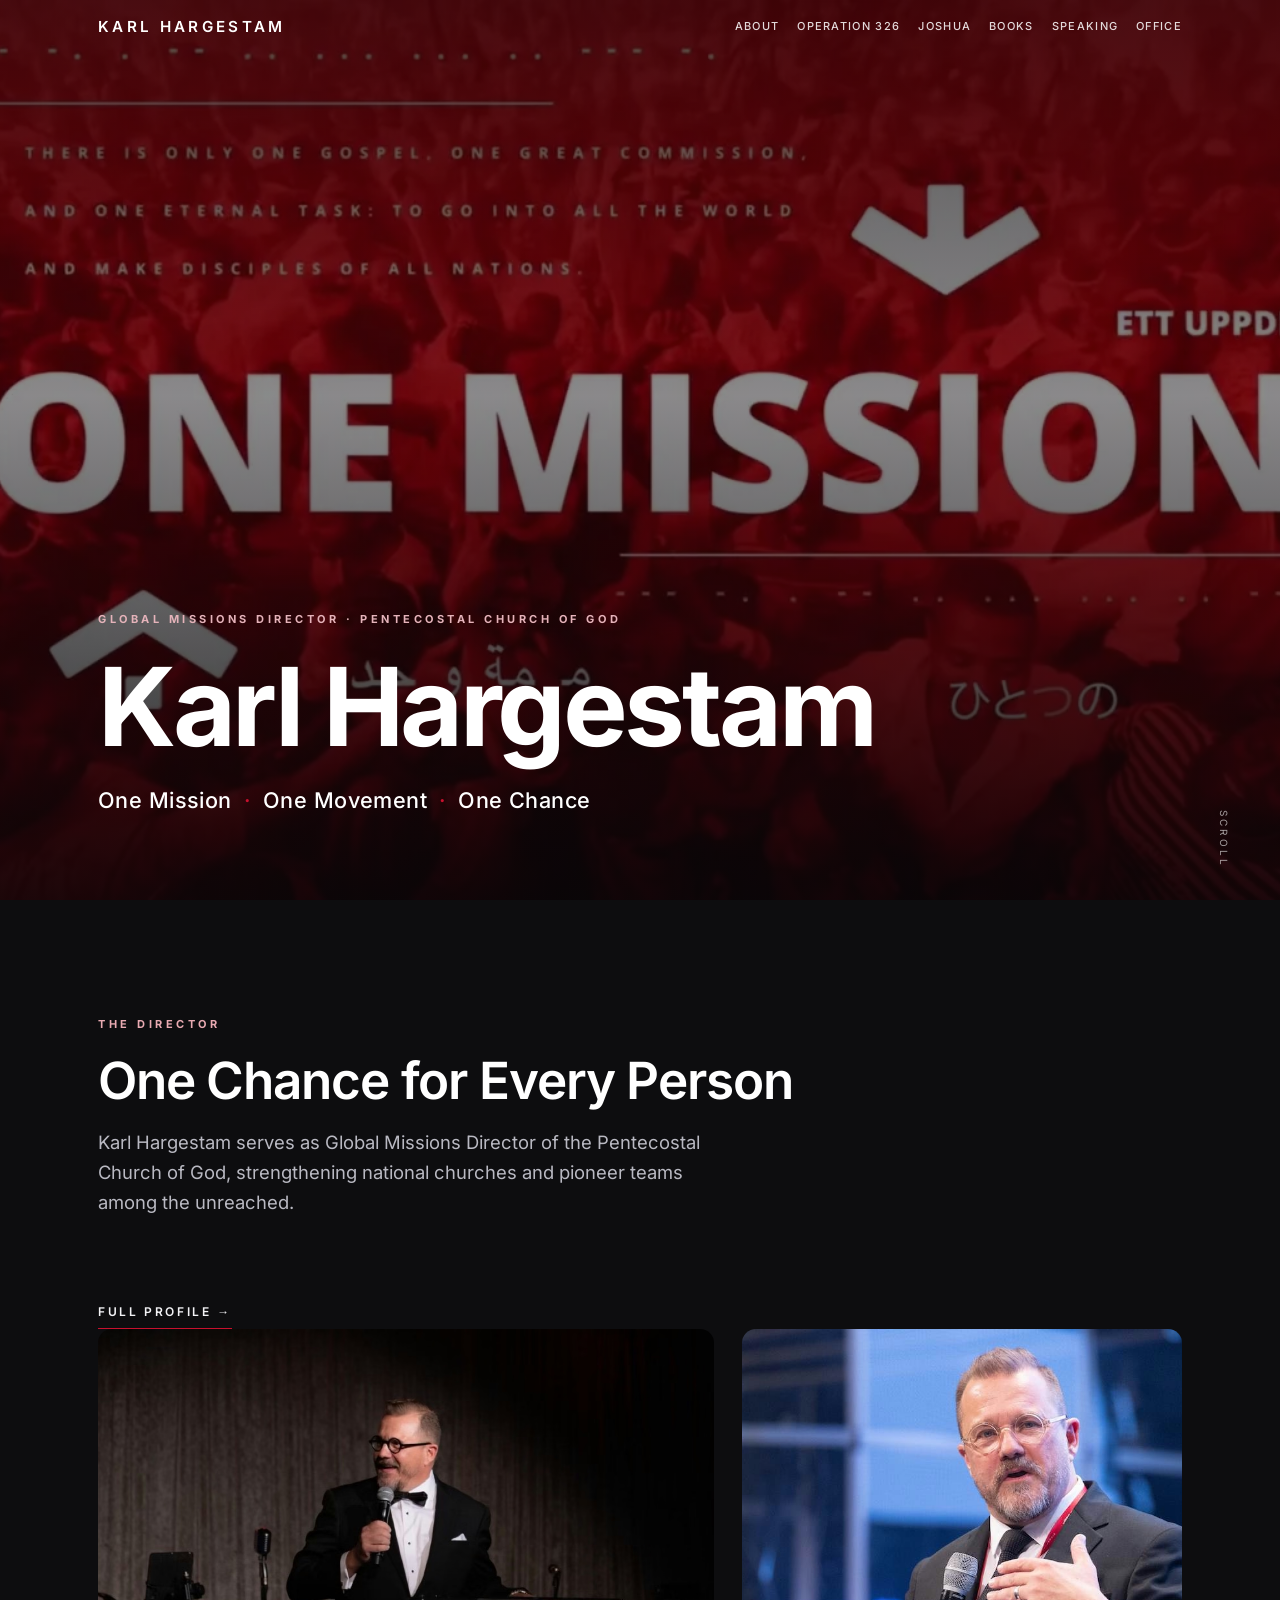
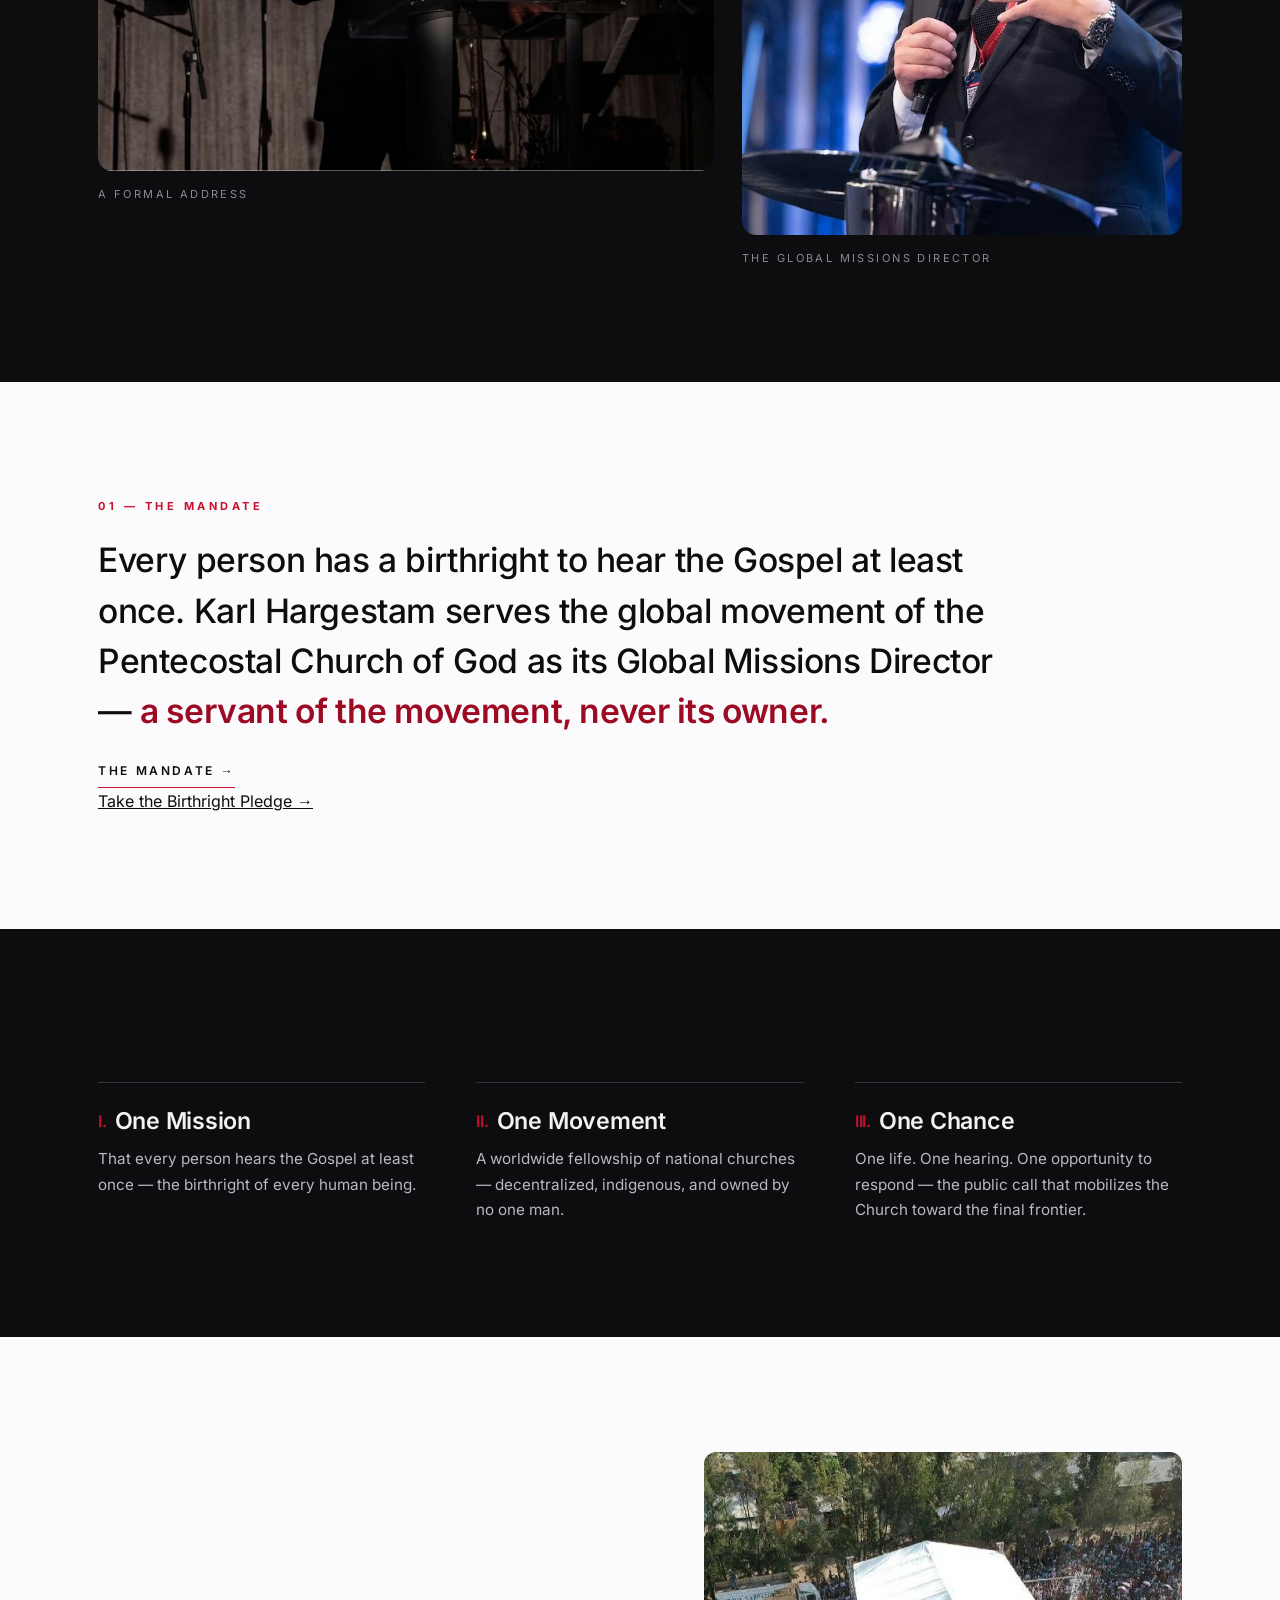
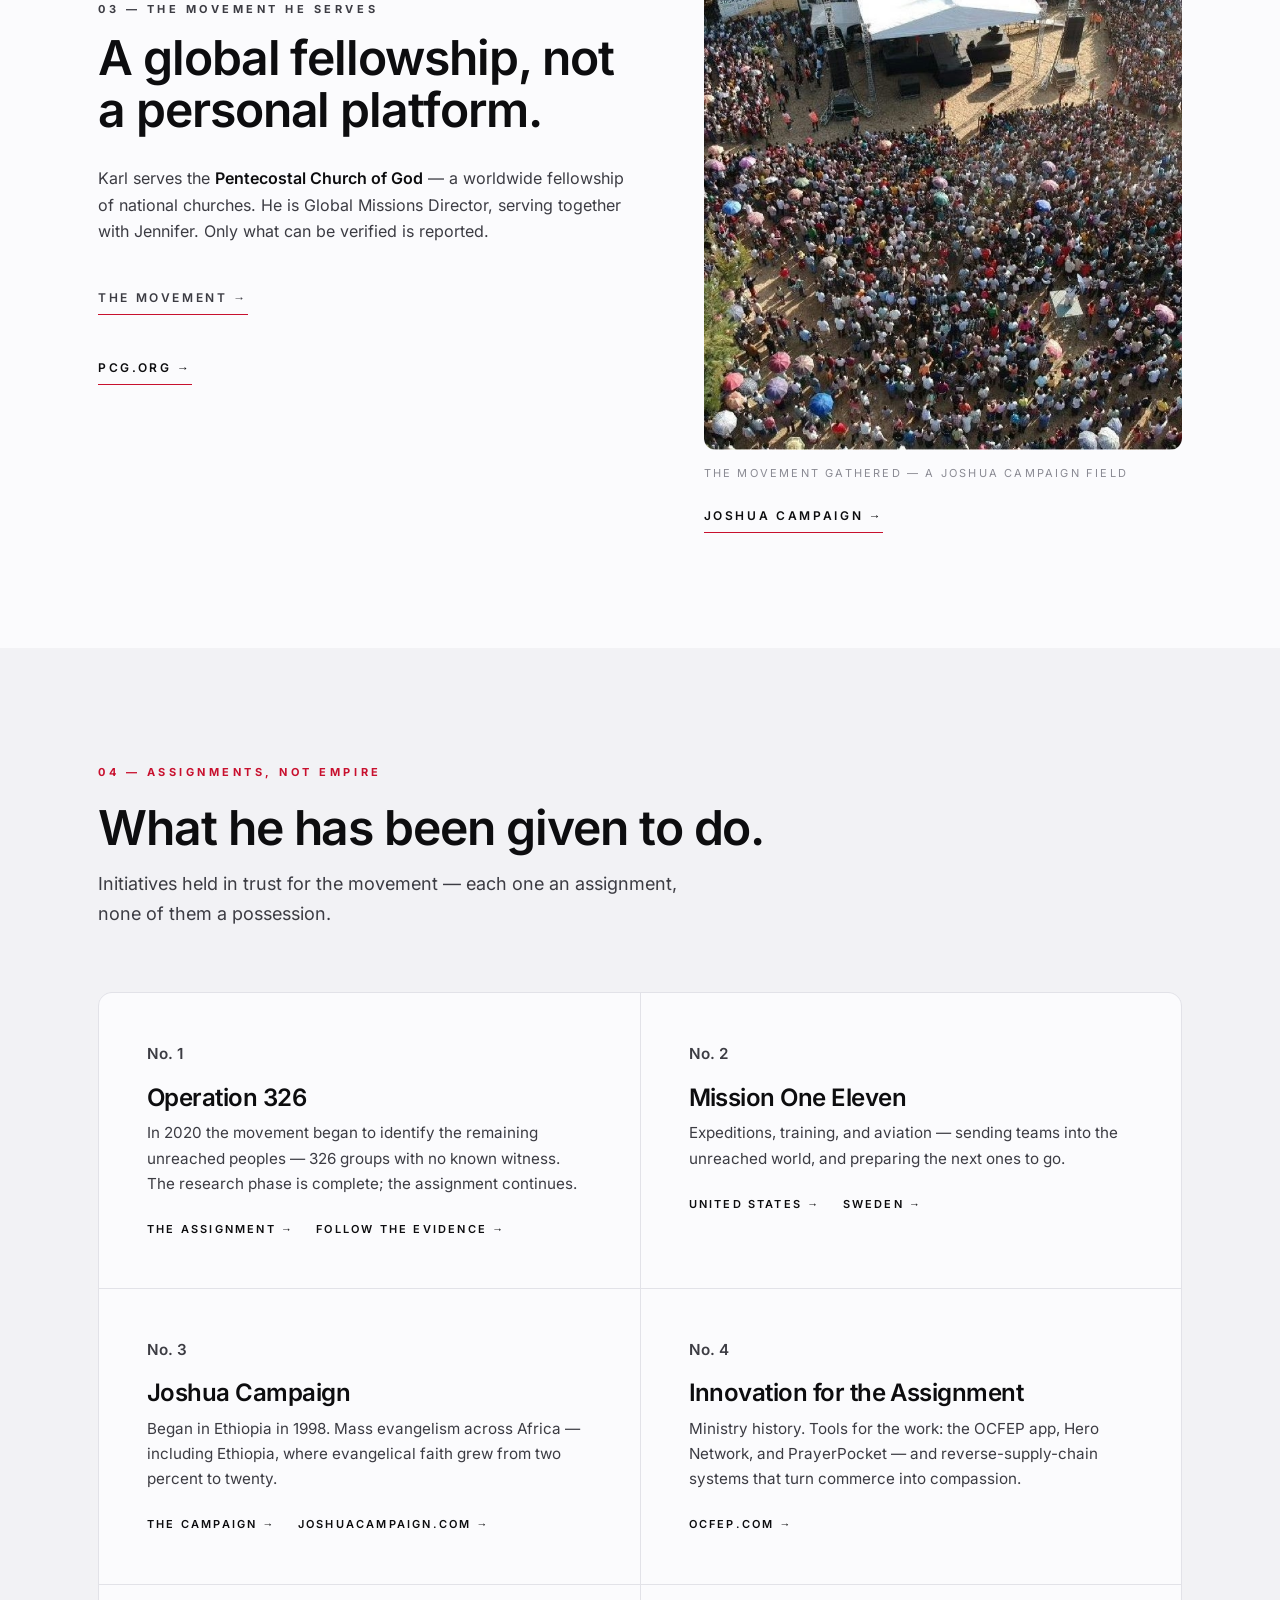
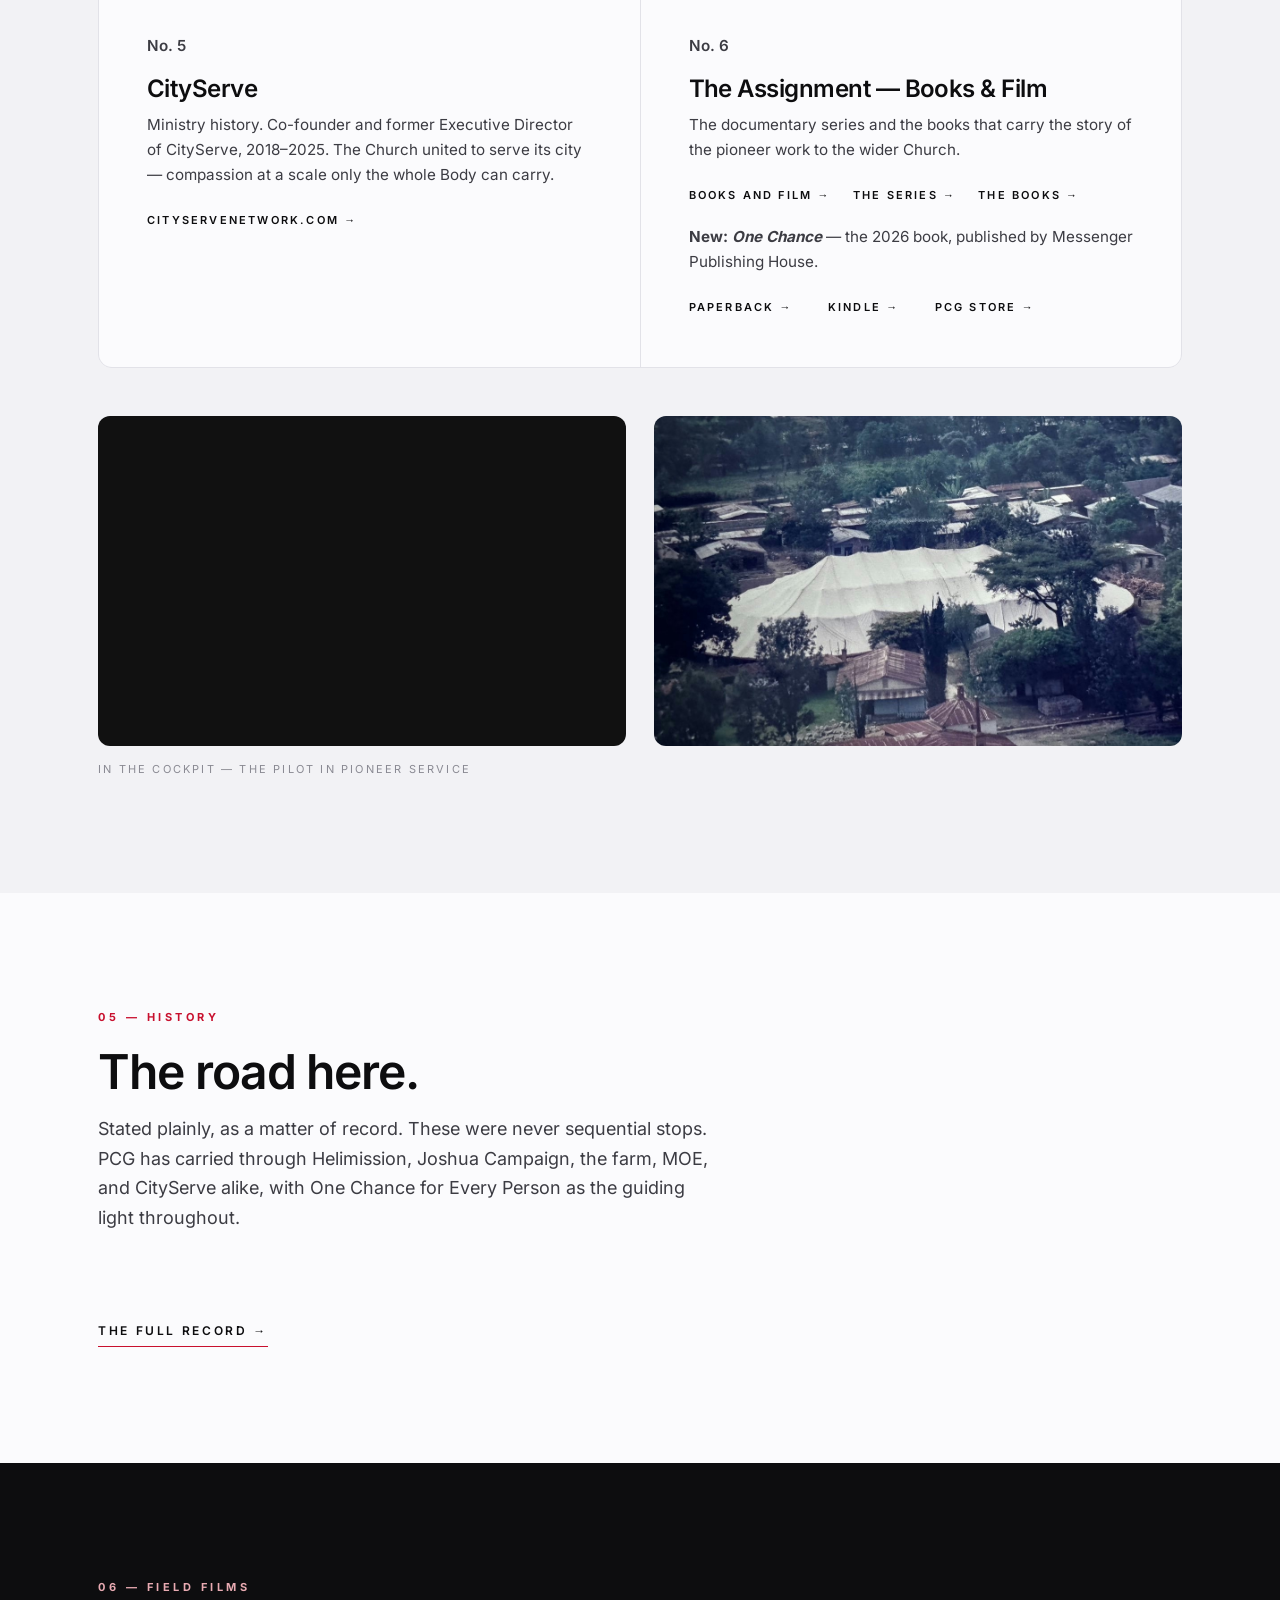
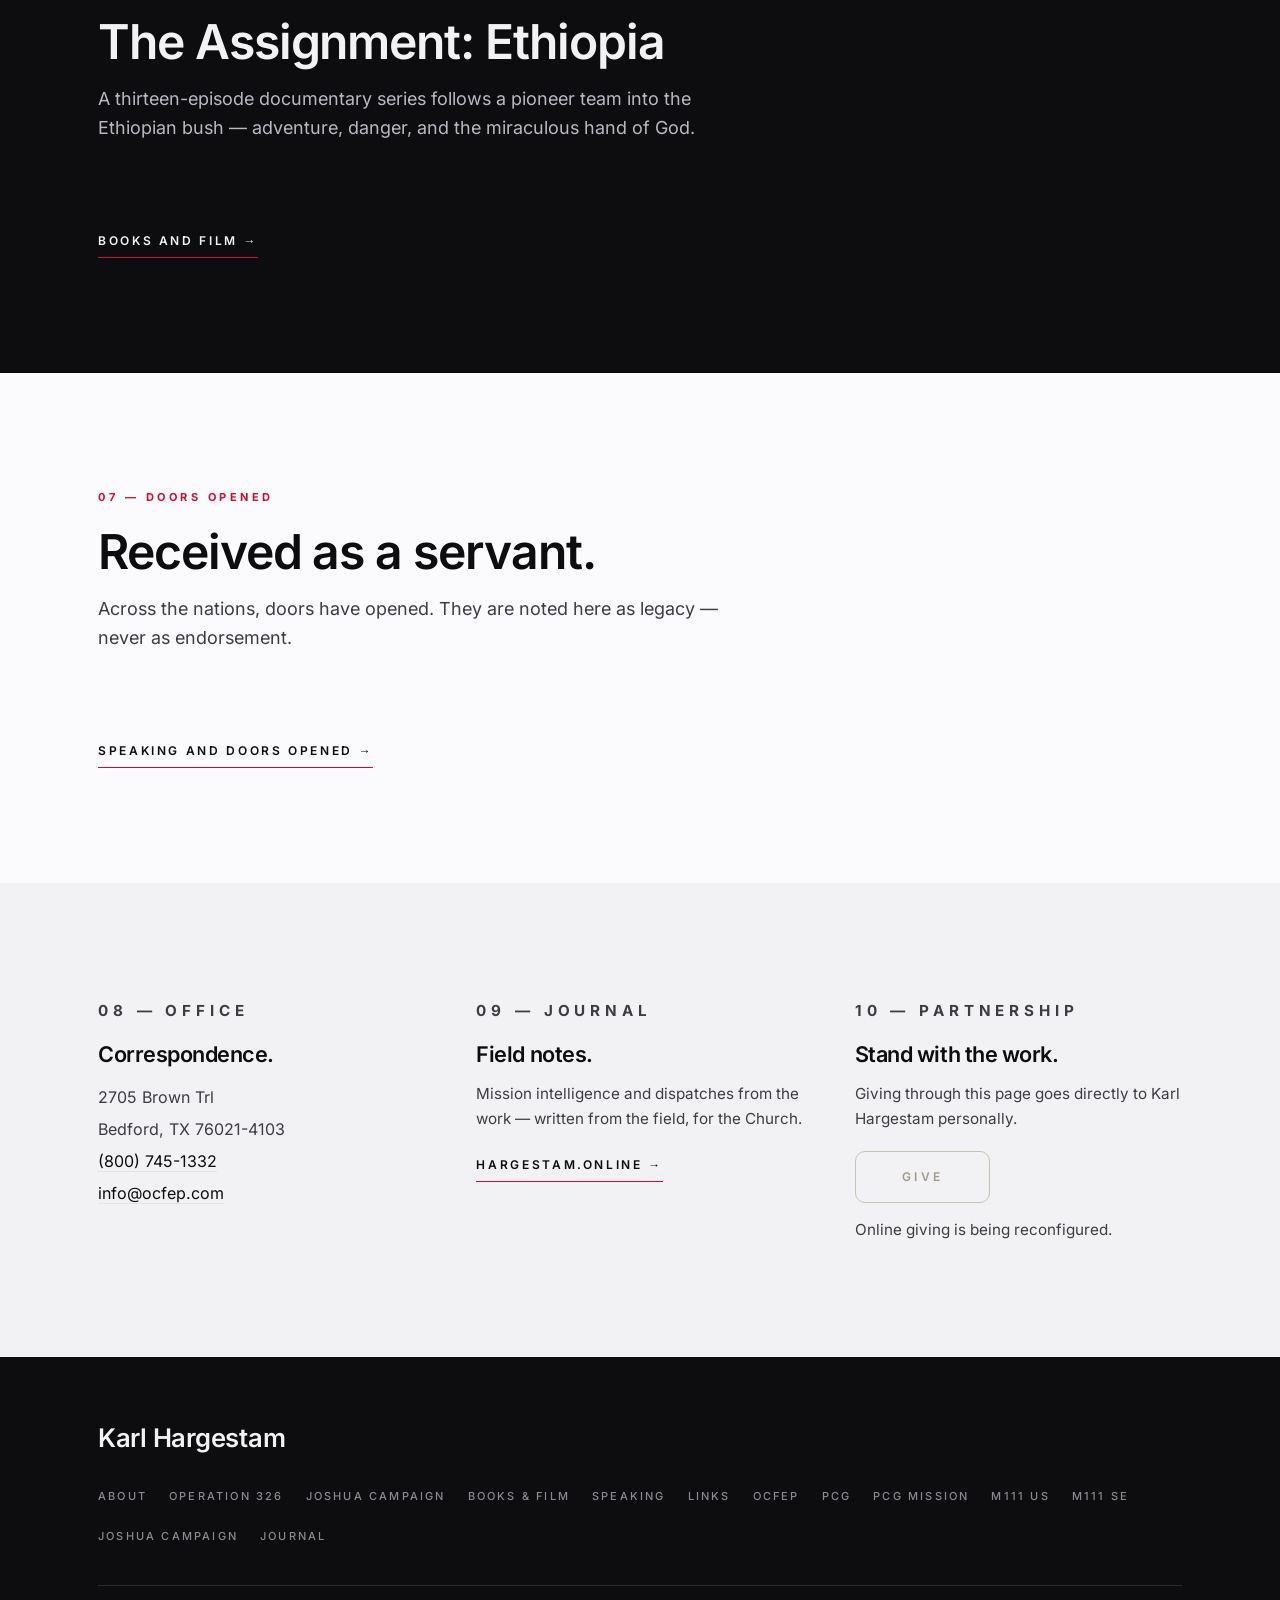
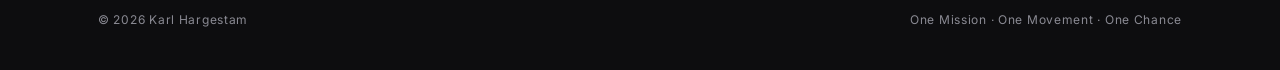
==== commit aa9faad9: "Address 2705 Brown Trail; add Vercel Web Analytics (free Hobby tier)" ====
--- a/index.html
+++ b/index.html
@@ -249,7 +249,7 @@
   "url": "https://www.pcgmission.org/",
   "address": {
     "@type": "PostalAddress",
-    "streetAddress": "2701 Brown Trl",
+    "streetAddress": "2705 Brown Trl",
     "addressLocality": "Bedford",
     "addressRegion": "TX",
     "postalCode": "76021-4103",
@@ -270,6 +270,8 @@
   }
 }
 </script>
+  <script>window.va=window.va||function(){(window.vaq=window.vaq||[]).push(arguments)};</script>
+  <script defer src="/_vercel/insights/script.js"></script>
 </head>
 <body>
 <noscript><style>.reveal{opacity:1;transform:none}</style></noscript>
@@ -470,7 +472,7 @@
         <p class="kicker">08 &mdash; Office</p>
         <h3>Correspondence.</h3>
         <address>
-          2701 Brown Trl<br>
+          2705 Brown Trl<br>
           Bedford, TX 76021-4103<br>
           <a href="tel:+18007451332">(800) 745-1332</a><br>
           <a href="mailto:info@ocfep.com">info@ocfep.com</a>
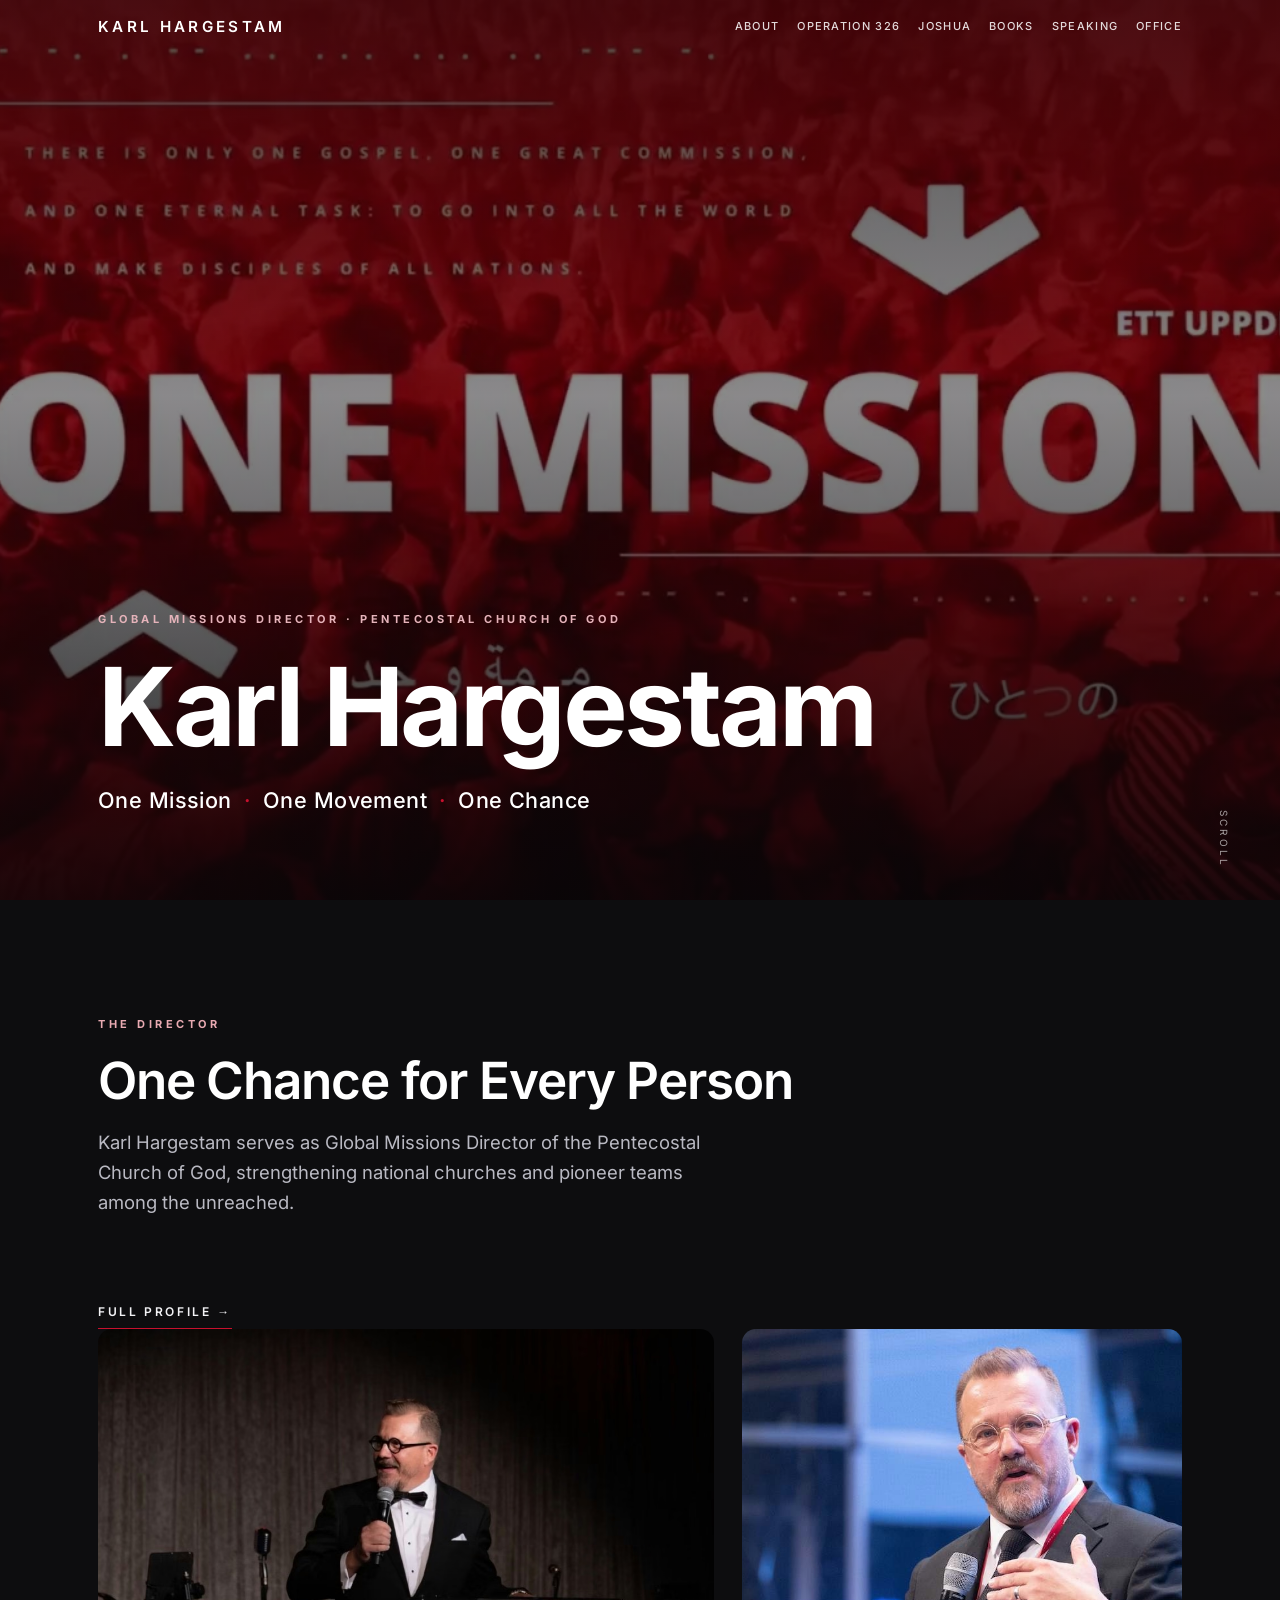
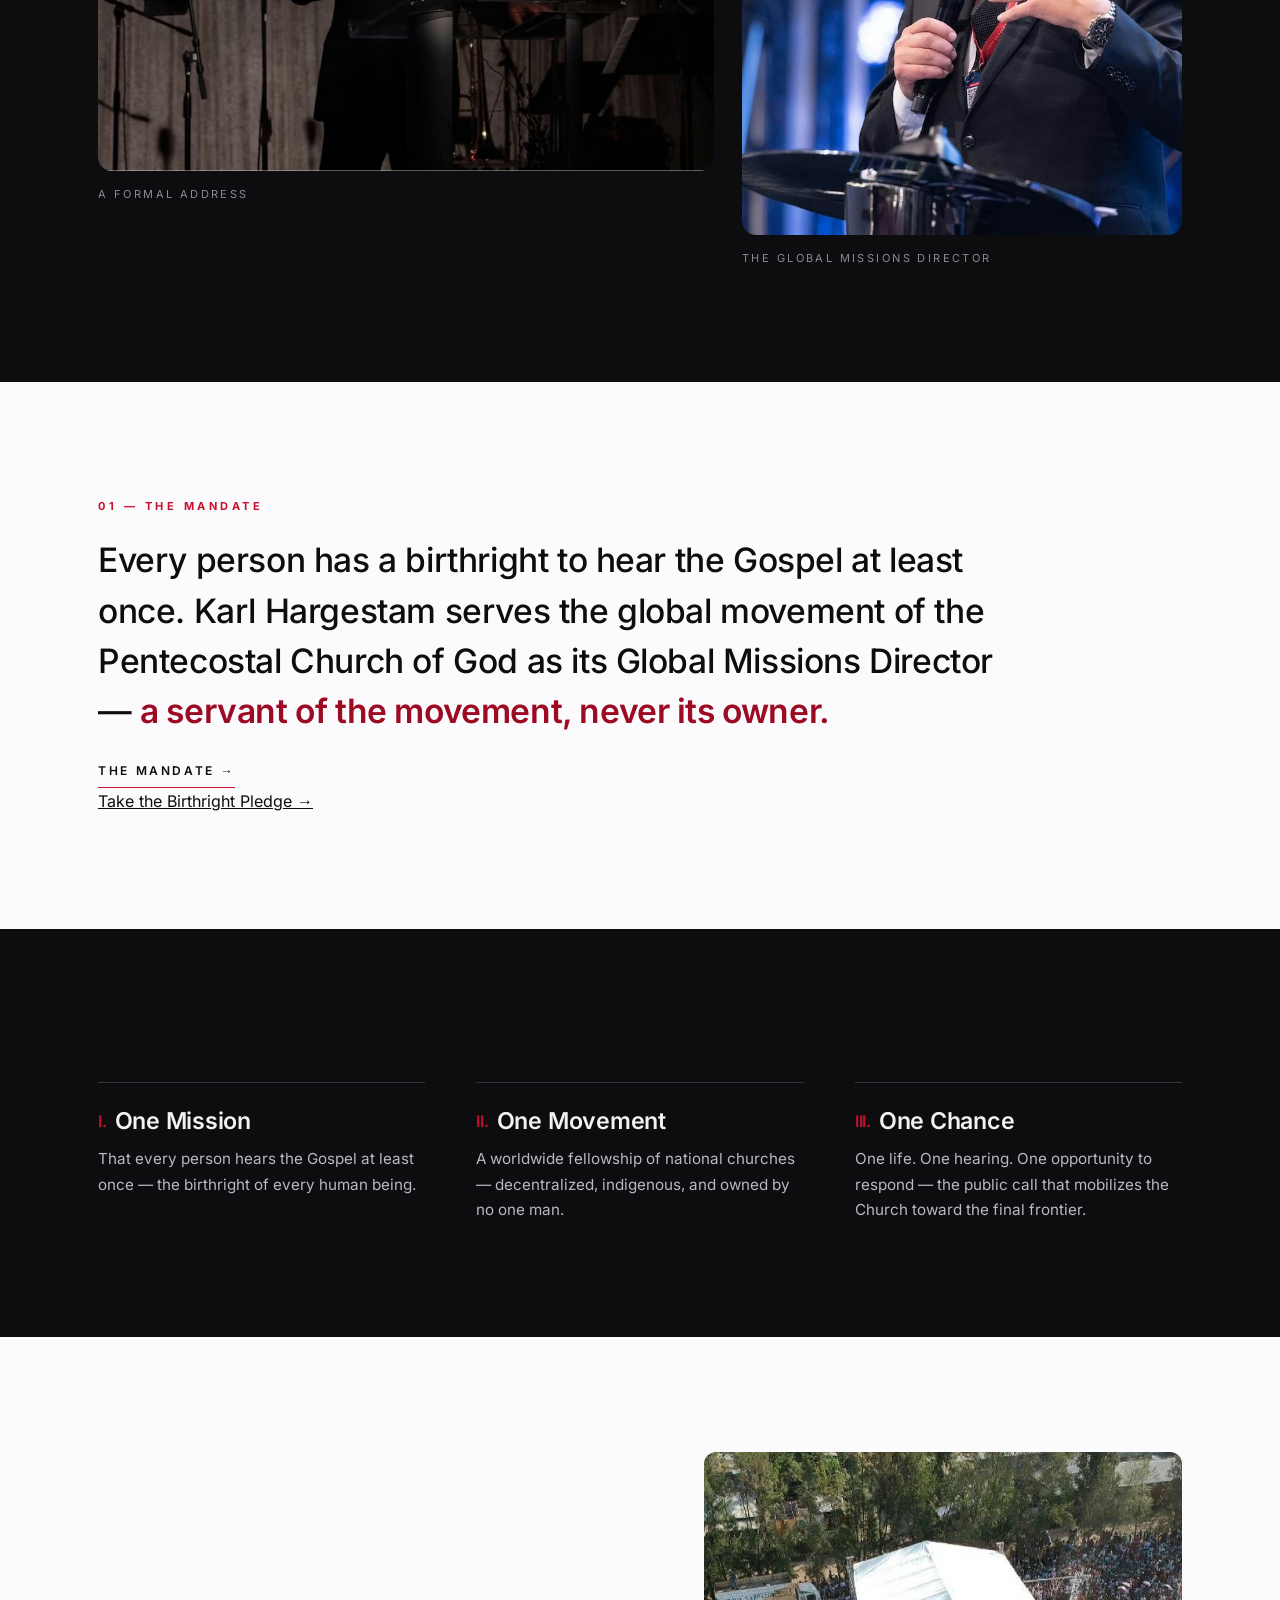
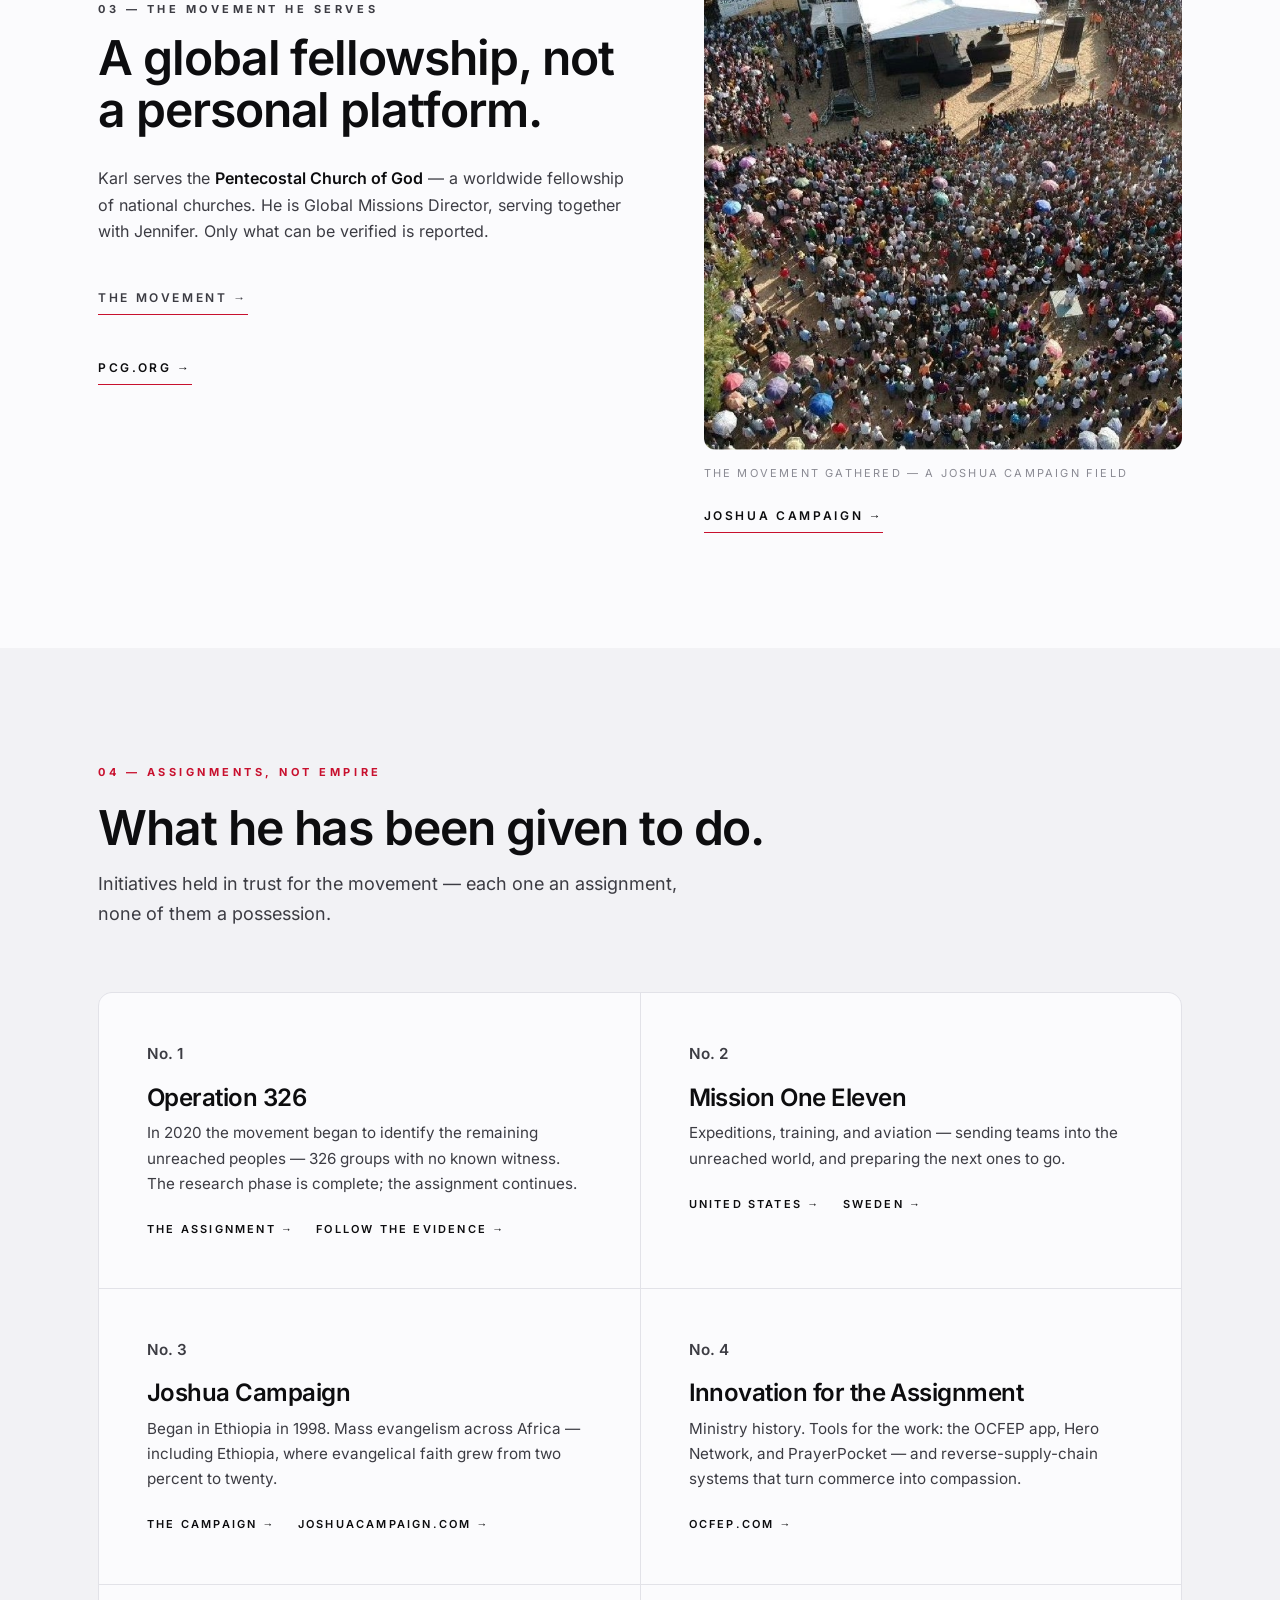
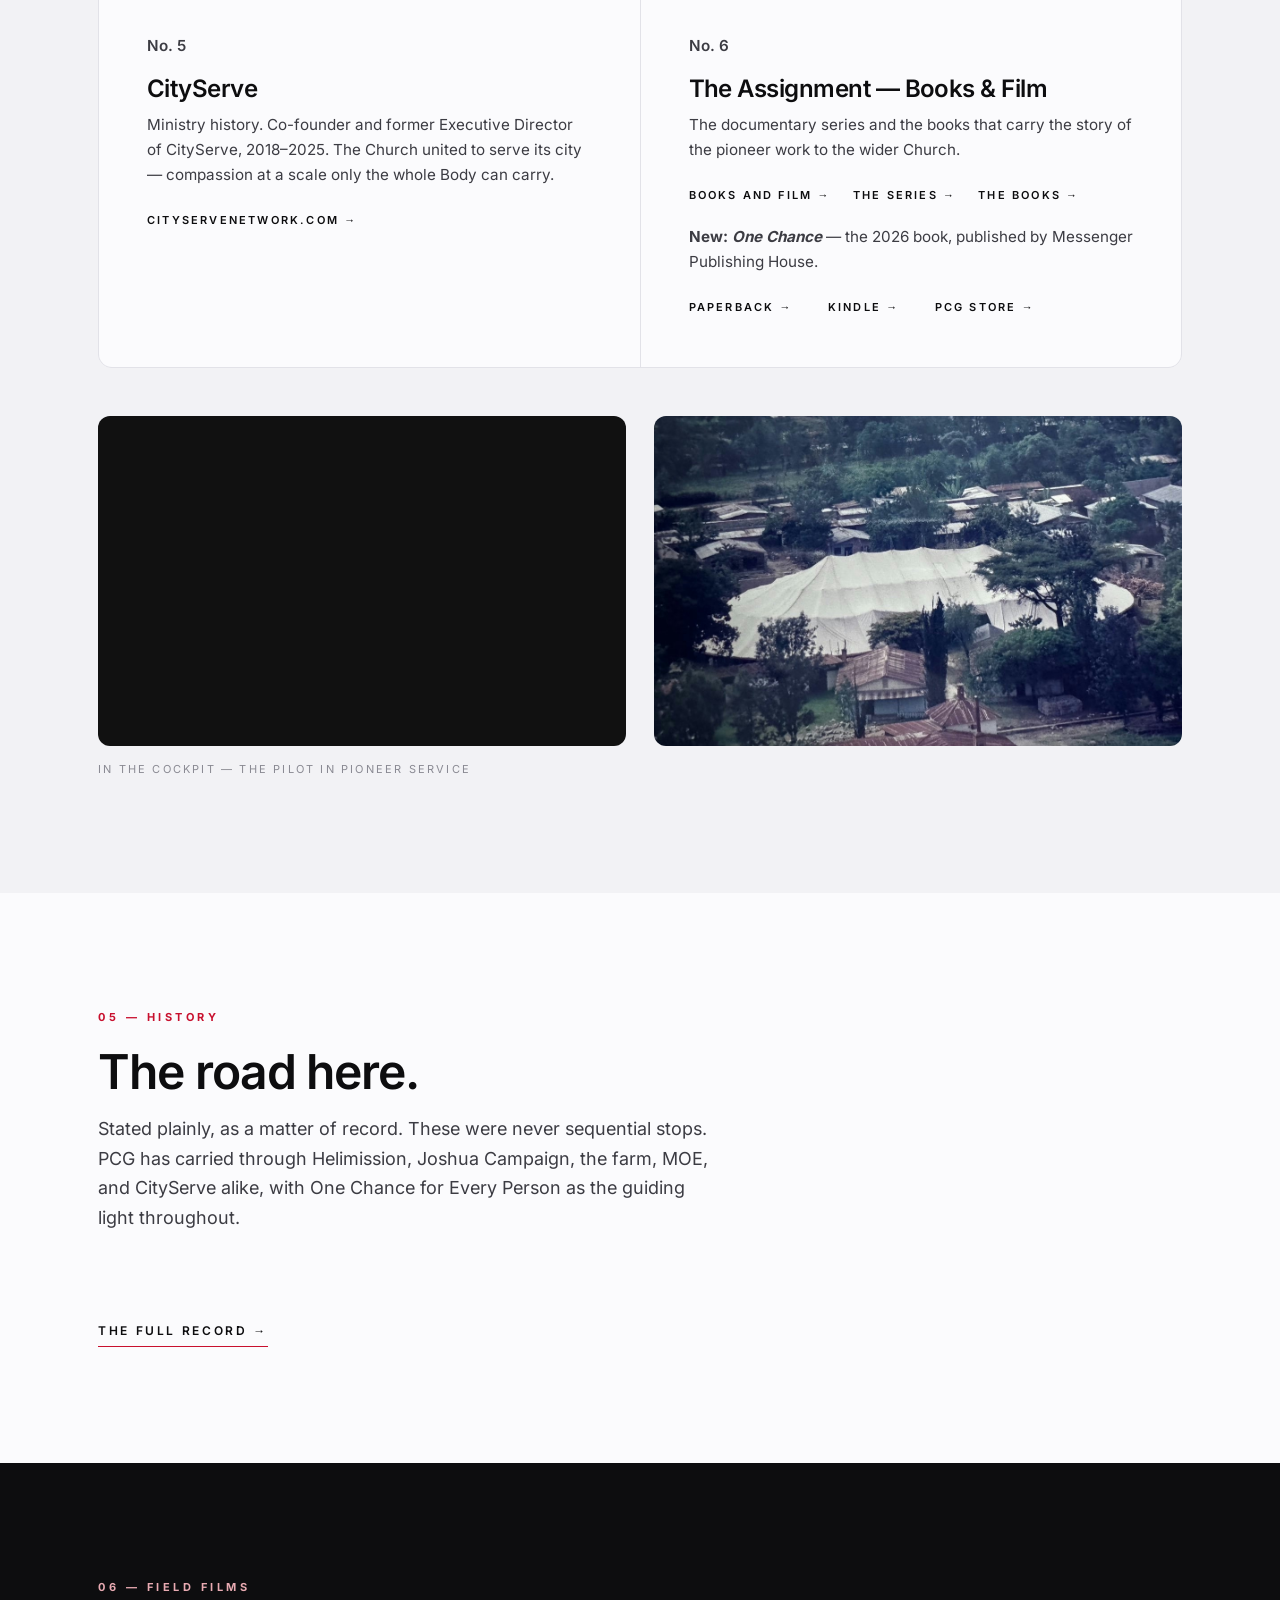
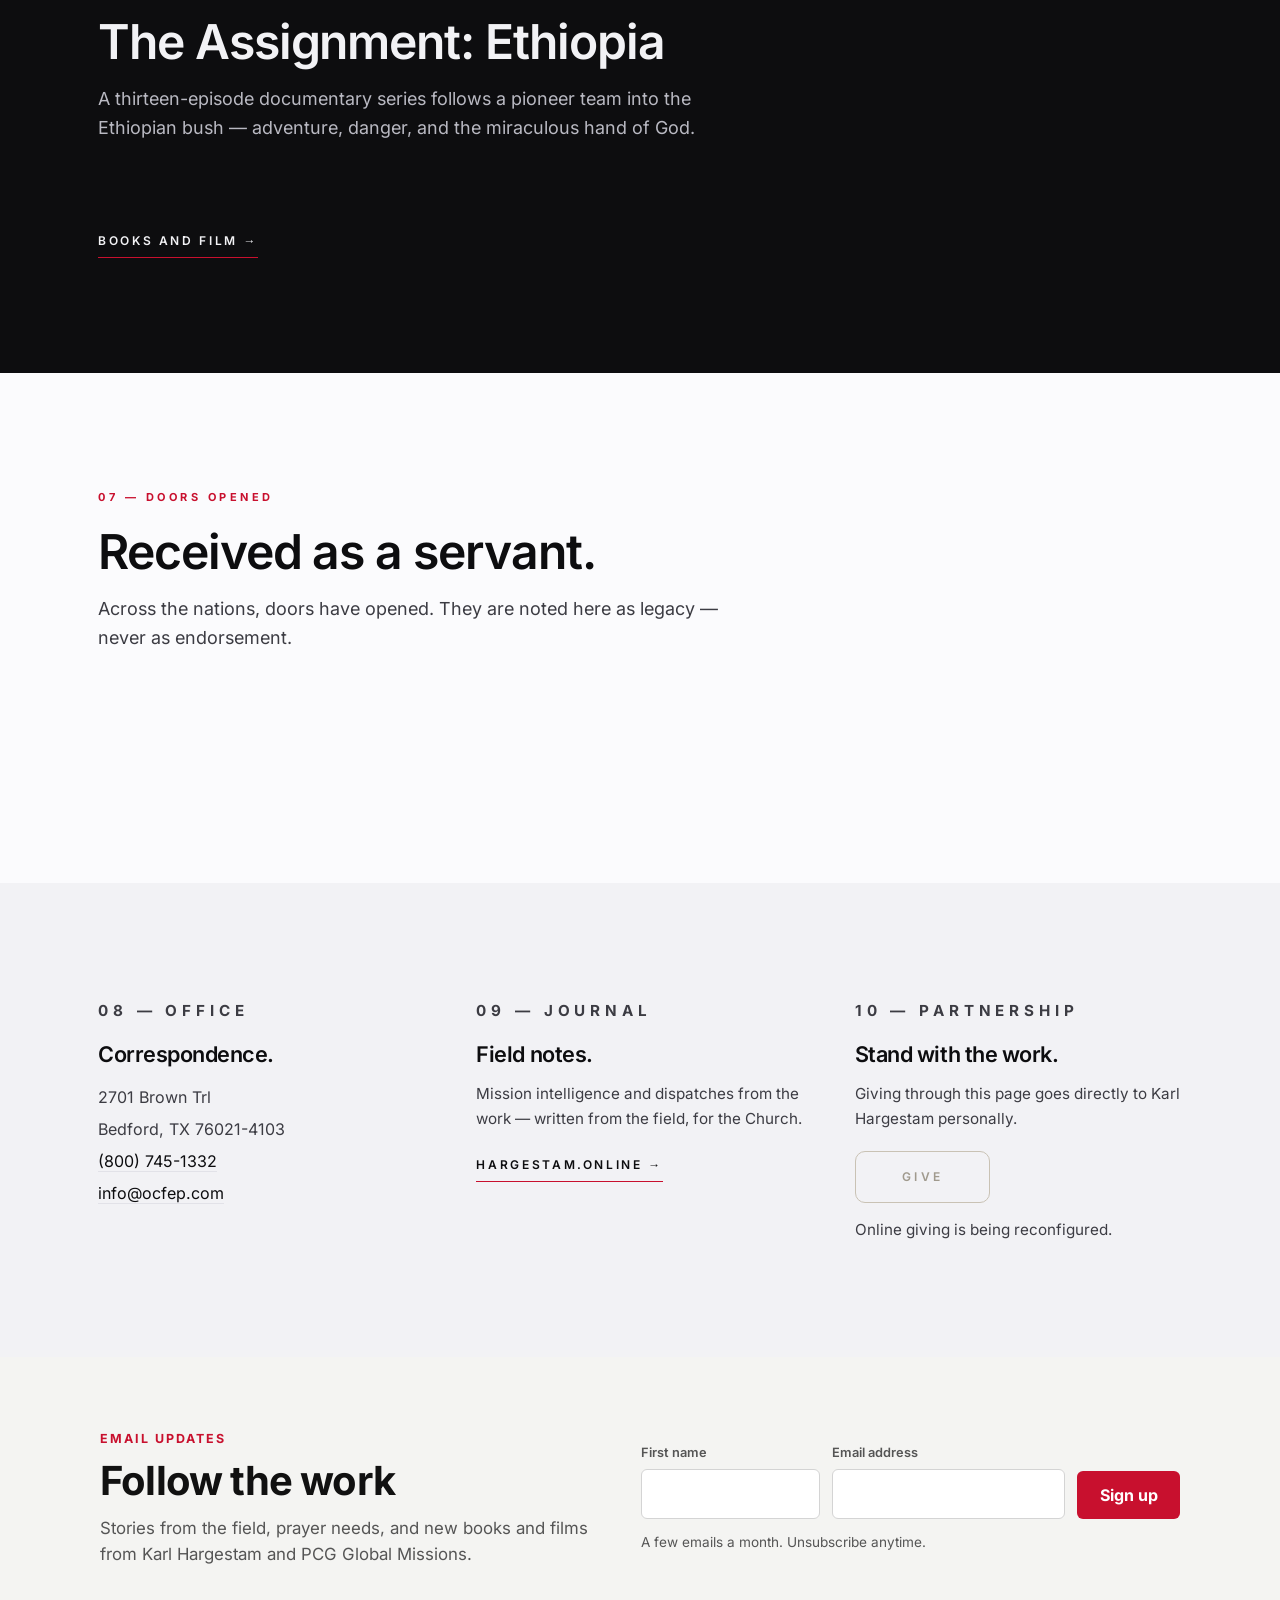
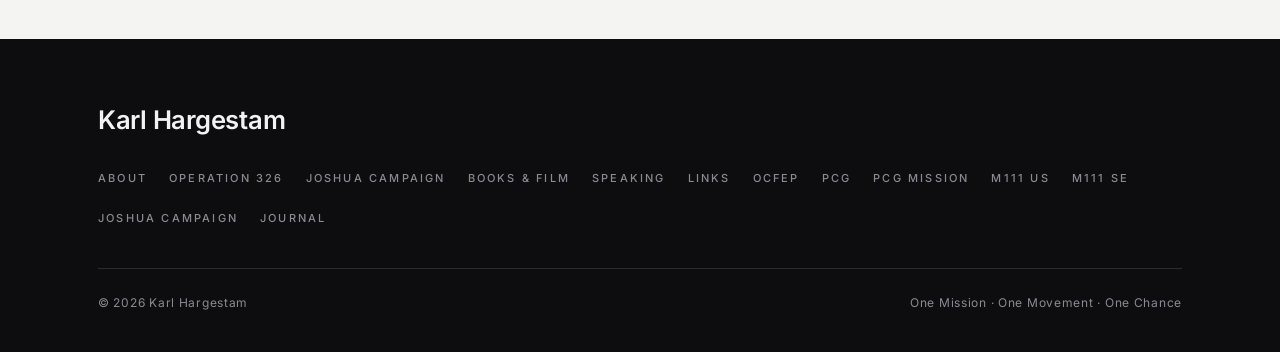
==== commit 4922dabe: "Email sign-up block on homepage (preview only, form not connected)" ====
--- a/index.html
+++ b/index.html
@@ -249,7 +249,7 @@
   "url": "https://www.pcgmission.org/",
   "address": {
     "@type": "PostalAddress",
-    "streetAddress": "2705 Brown Trl",
+    "streetAddress": "2701 Brown Trl",
     "addressLocality": "Bedford",
     "addressRegion": "TX",
     "postalCode": "76021-4103",
@@ -270,8 +270,6 @@
   }
 }
 </script>
-  <script>window.va=window.va||function(){(window.vaq=window.vaq||[]).push(arguments)};</script>
-  <script defer src="/_vercel/insights/script.js"></script>
 </head>
 <body>
 <noscript><style>.reveal{opacity:1;transform:none}</style></noscript>
@@ -472,7 +470,7 @@
         <p class="kicker">08 &mdash; Office</p>
         <h3>Correspondence.</h3>
         <address>
-          2705 Brown Trl<br>
+          2701 Brown Trl<br>
           Bedford, TX 76021-4103<br>
           <a href="tel:+18007451332">(800) 745-1332</a><br>
           <a href="mailto:info@ocfep.com">info@ocfep.com</a>
@@ -497,6 +495,49 @@
 
 </main>
 
+<!-- Email sign-up block. PREVIEW ONLY: not connected to Mailchimp yet. The audience must be confirmed by Karl before the form action is set. -->
+<section class="signup-block" id="sign-up" aria-labelledby="signup-title">
+  <style>
+    .signup-block{background:#f4f4f2;color:#111111;padding:clamp(2.5rem,6vw,4.5rem) 1.25rem;font-family:inherit}
+    .signup-block *{box-sizing:border-box}
+    .signup-block__inner{max-width:1080px;margin:0 auto;display:grid;gap:clamp(1.5rem,4vw,3.5rem);grid-template-columns:1fr;align-items:center}
+    @media (min-width:820px){.signup-block__inner{grid-template-columns:1fr 1.1fr}}
+    .signup-block__eyebrow{margin:0 0 .6rem;font-size:.78rem;font-weight:700;letter-spacing:.16em;text-transform:uppercase;color:#c8102e}
+    .signup-block h2{margin:0 0 .75rem;font-family:inherit;font-size:clamp(1.7rem,3.4vw,2.5rem);line-height:1.1;font-weight:800;letter-spacing:-.02em;color:#111111}
+    .signup-block__copy p.signup-block__body{margin:0;font-size:1.05rem;line-height:1.55;color:#555555}
+    .signup-block__form{display:grid;gap:.75rem;grid-template-columns:1fr}
+    @media (min-width:560px){.signup-block__form{grid-template-columns:1fr 1.3fr auto}}
+    .signup-block__field{display:flex;flex-direction:column;gap:.35rem}
+    .signup-block label{font-size:.8rem;font-weight:600;color:#555555}
+    .signup-block input[type=text],.signup-block input[type=email]{width:100%;min-height:48px;padding:.7rem .85rem;font:inherit;font-size:1rem;color:#111111;background:#ffffff;border:1px solid #d4d4d4;border-radius:6px}
+    .signup-block input:focus-visible{outline:2px solid #c8102e;outline-offset:1px;border-color:#c8102e}
+    .signup-block button{align-self:end;min-height:48px;padding:.7rem 1.4rem;font:inherit;font-size:1rem;font-weight:700;color:#fff;background:#c8102e;border:0;border-radius:6px;cursor:pointer}
+    .signup-block button:hover{filter:brightness(.92)}
+    .signup-block button:focus-visible{outline:2px solid #111111;outline-offset:2px}
+    .signup-block__note,.signup-block__status{grid-column:1/-1;margin:0;font-size:.85rem;color:#555555}
+    .signup-block__status:empty{display:none}
+    .signup-block__status{color:#111111;font-weight:600}
+    .signup-block__hp{position:absolute;left:-5000px}
+  </style>
+  <div class="signup-block__inner">
+    <div class="signup-block__copy">
+      <p class="signup-block__eyebrow">Email updates</p>
+      <h2 id="signup-title">Follow the work</h2>
+      <p class="signup-block__body">Stories from the field, prayer needs, and new books and films from Karl Hargestam and PCG Global Missions.</p>
+    </div>
+    <form class="signup-block__form" action="#mailchimp-action-pending" method="post" data-preview-only="true">
+      <div class="signup-block__field"><label for="signup-fname">First name</label><input id="signup-fname" type="text" name="FNAME" autocomplete="given-name"></div>
+      <div class="signup-block__field"><label for="signup-email">Email address</label><input id="signup-email" type="email" name="EMAIL" required autocomplete="email" inputmode="email"></div>
+      <div class="signup-block__hp" aria-hidden="true"><input type="text" name="b_pending" tabindex="-1" value=""></div>
+      <button type="submit">Sign up</button>
+      <p class="signup-block__note">A few emails a month. Unsubscribe anytime.</p>
+      <p class="signup-block__status" role="status" aria-live="polite"></p>
+    </form>
+  </div>
+  <script>
+    (function(){var f=document.querySelector('.signup-block__form[data-preview-only]');if(!f)return;f.addEventListener('submit',function(e){e.preventDefault();var s=f.querySelector('.signup-block__status'),em=f.querySelector('#signup-email');if(!em.checkValidity()){s.textContent='Please enter a valid email address.';em.focus();return;}s.textContent='Thanks! (Preview only: this form is not connected yet, so nothing was sent.)';f.reset();});})();
+  </script>
+</section>
 <footer>
   <div class="wrap">
     <div class="top">
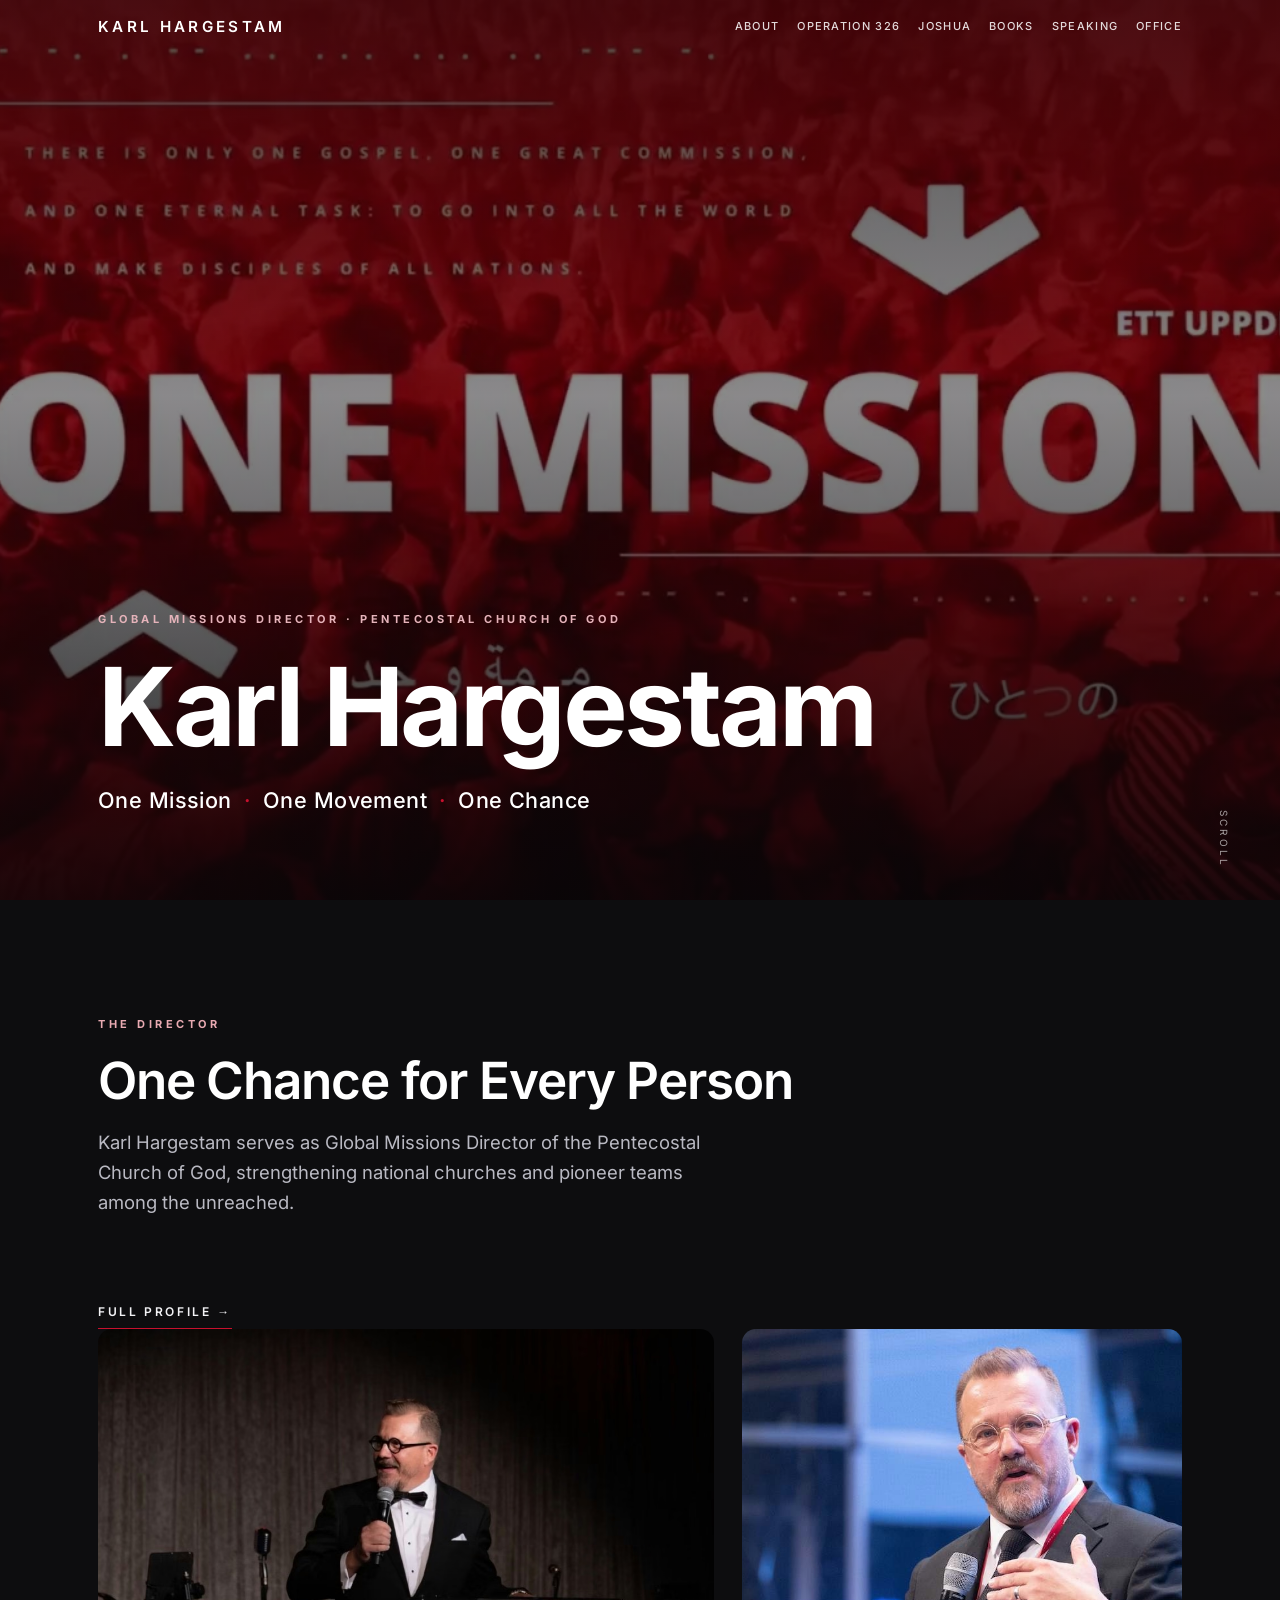
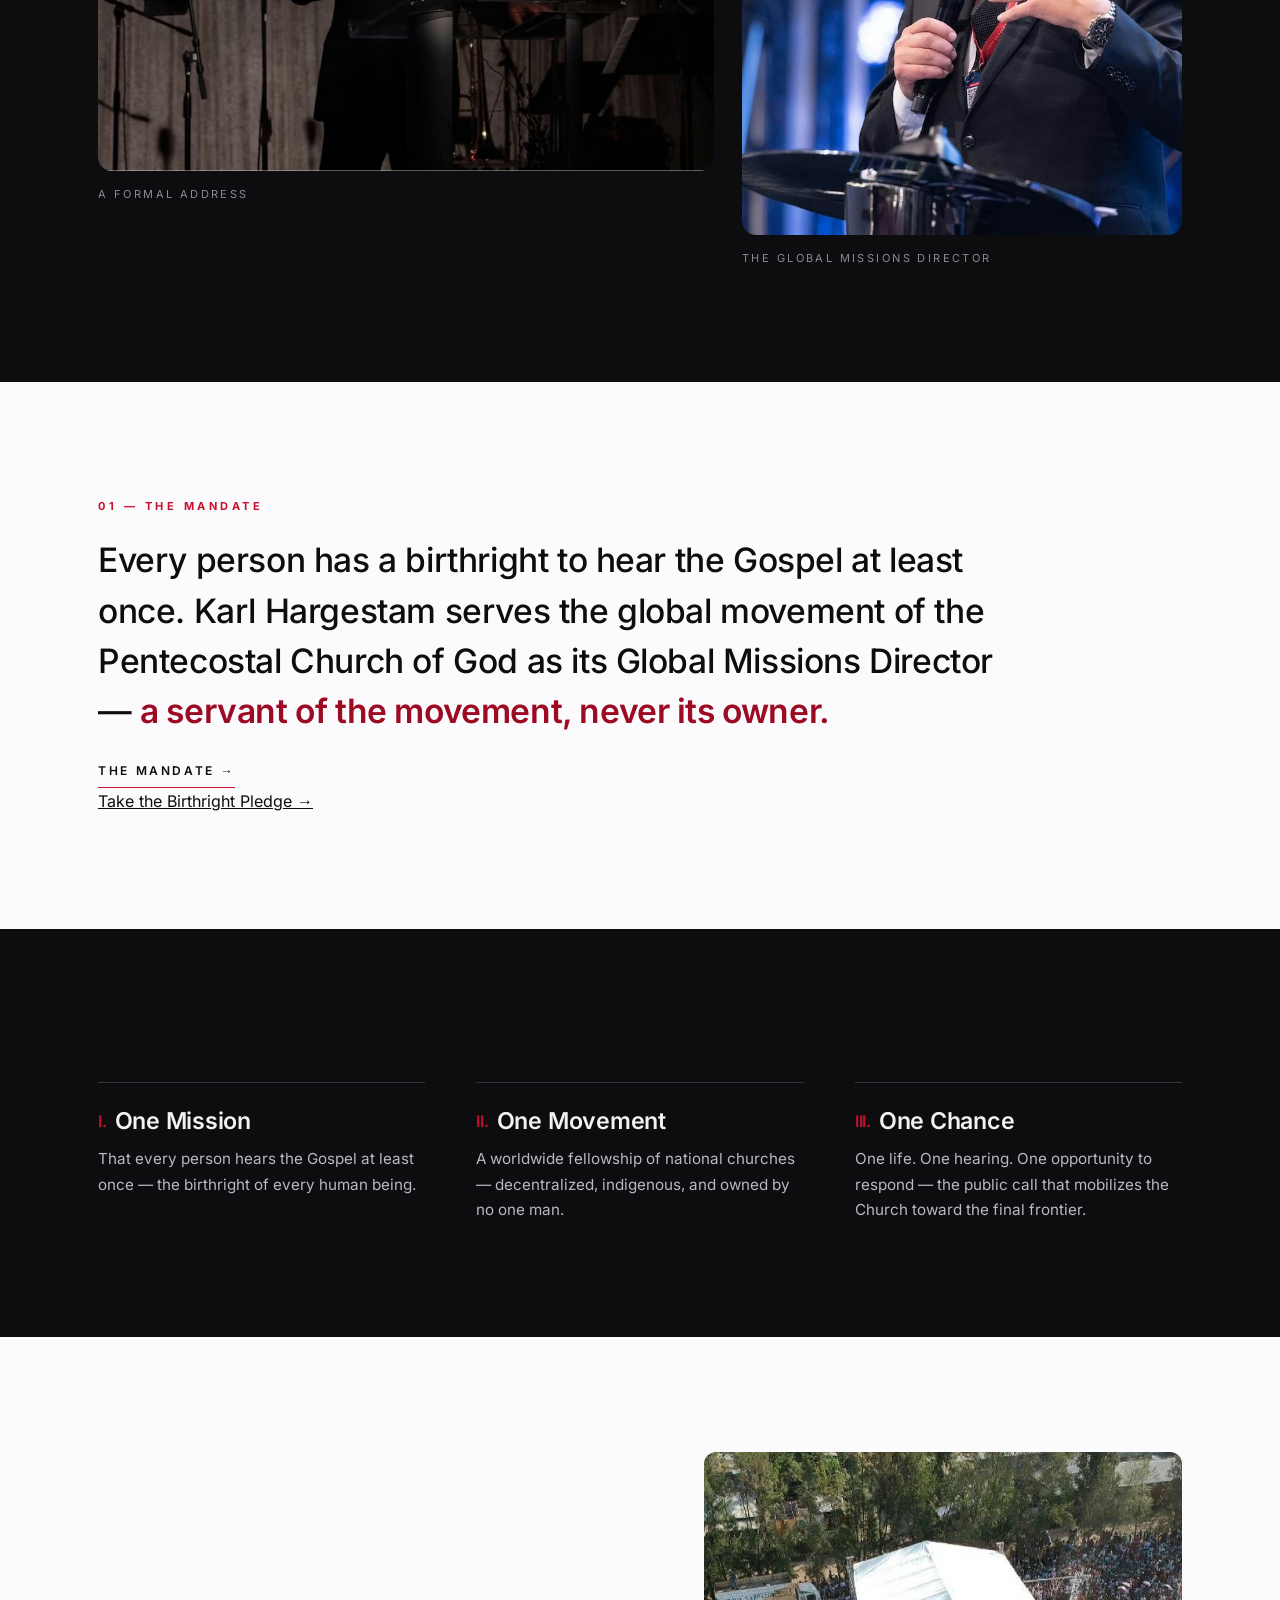
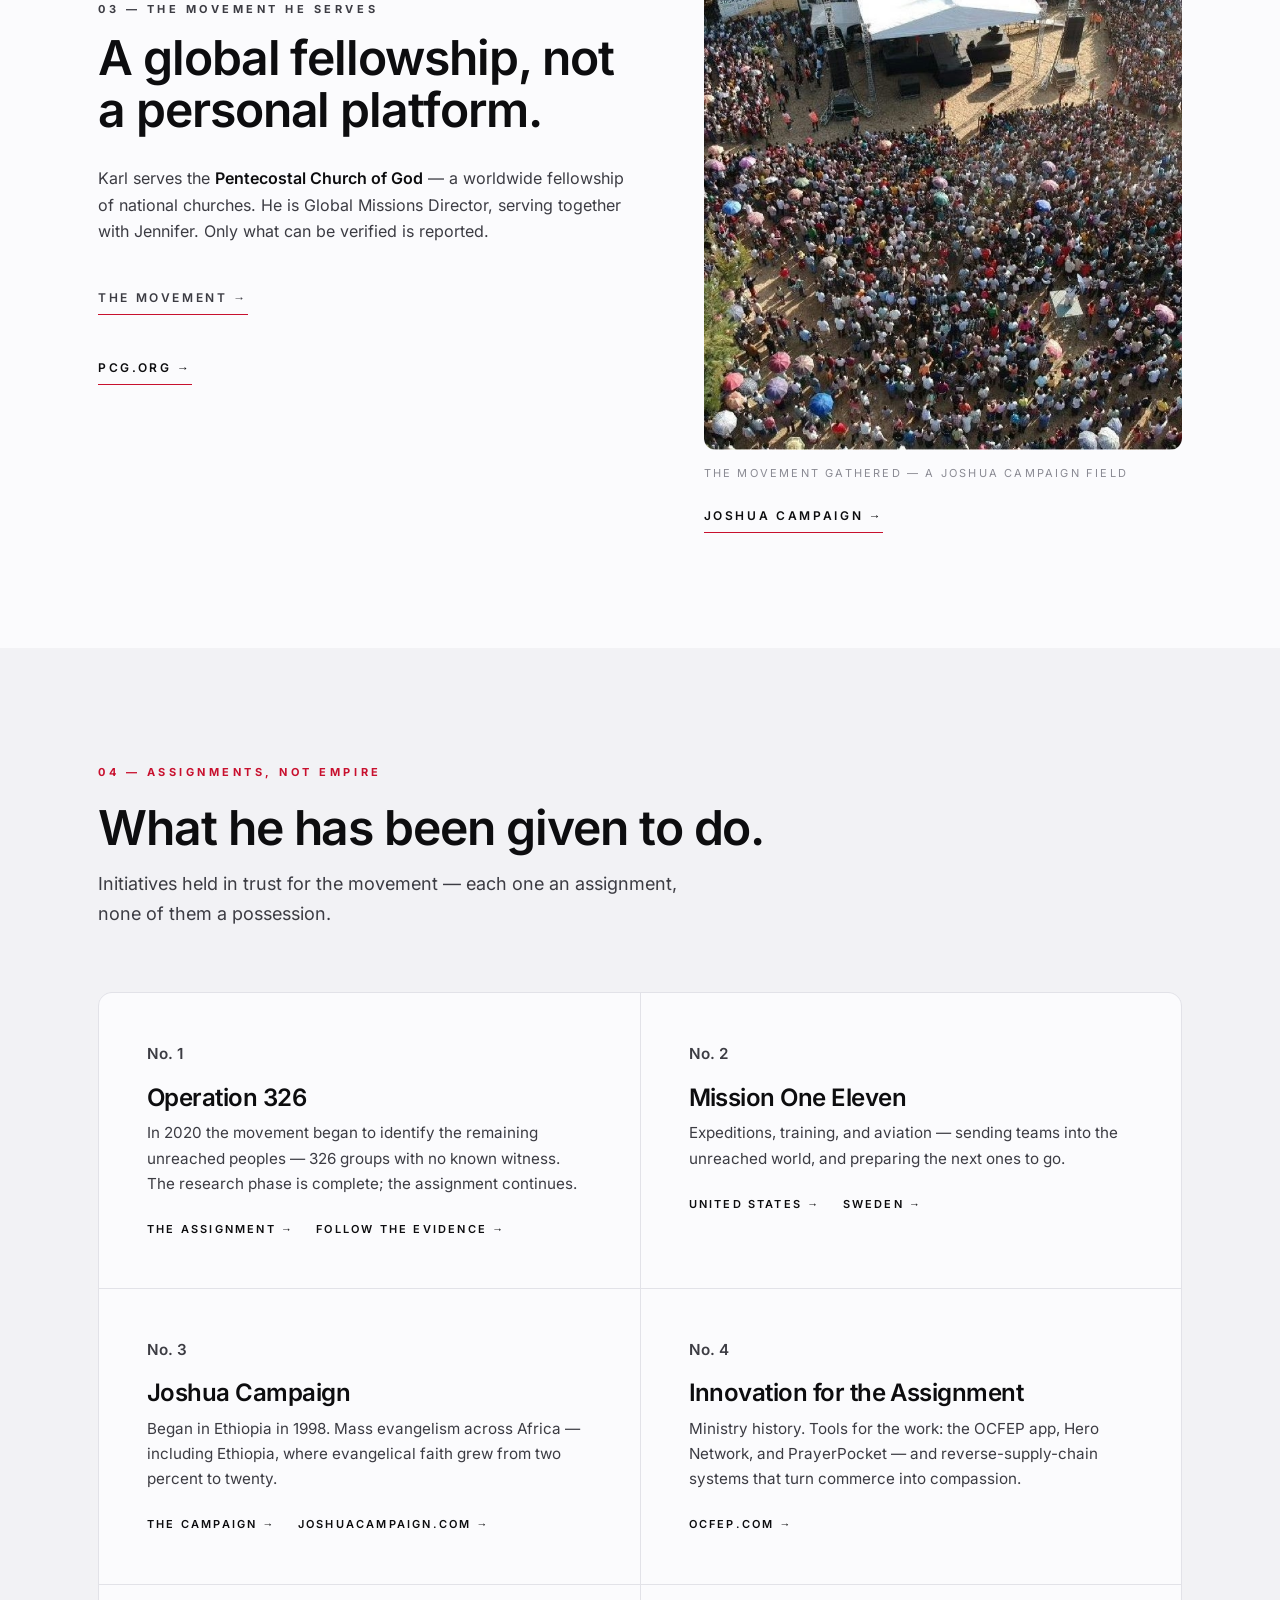
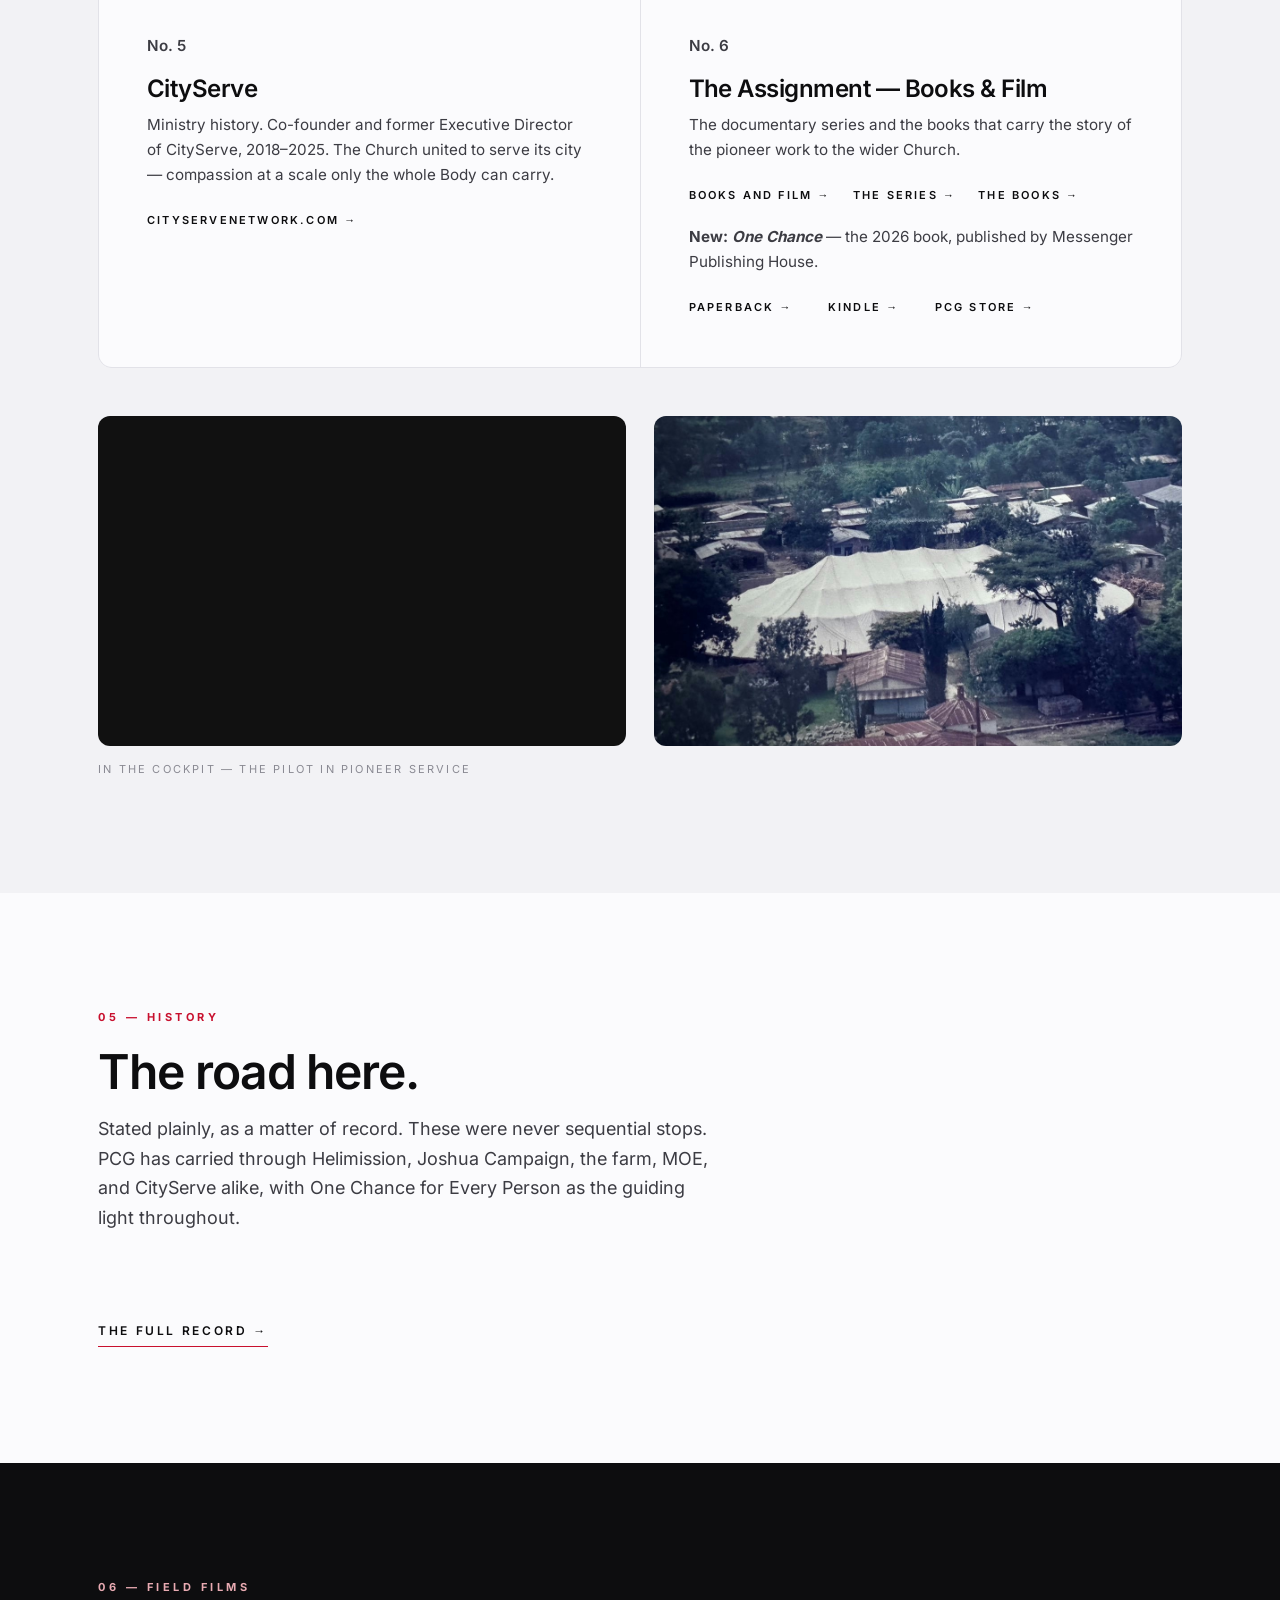
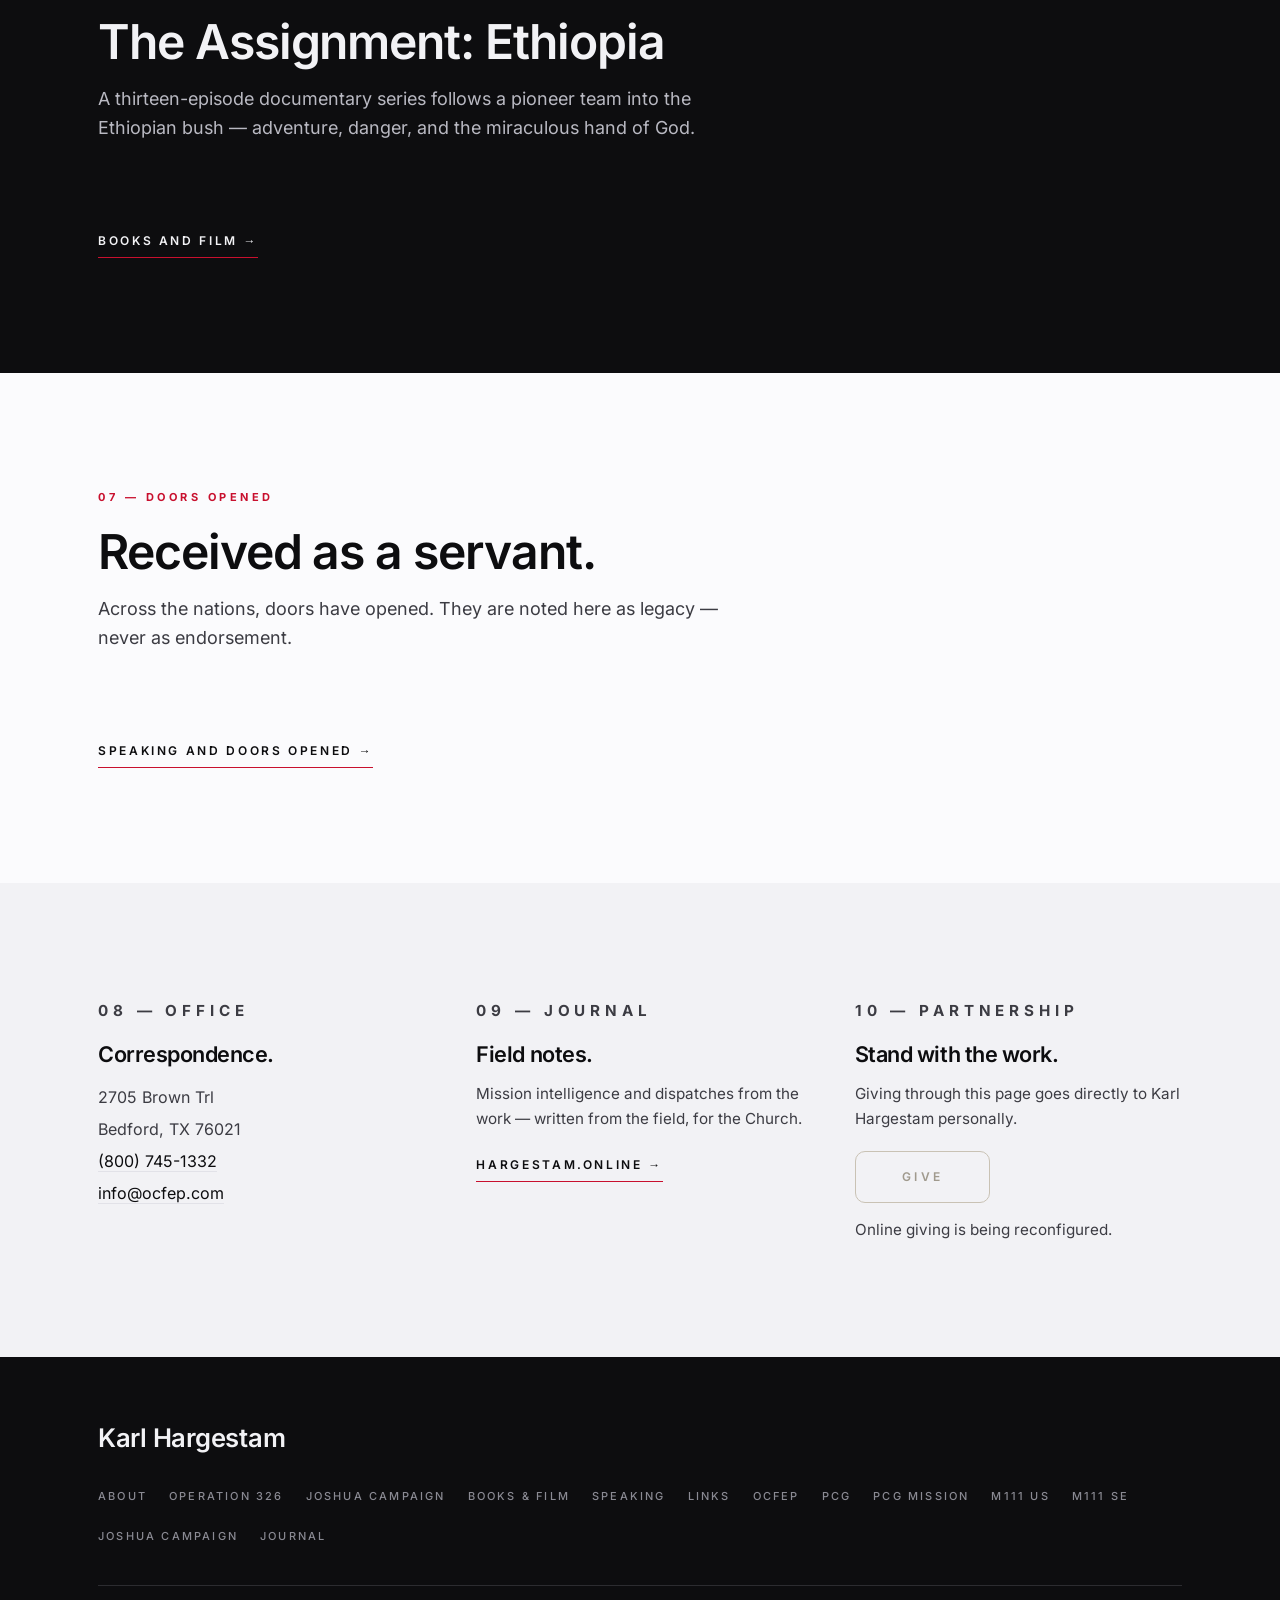
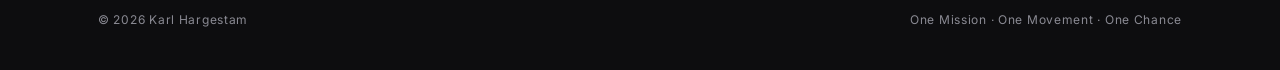
==== commit ace35b0f: "Site check: approve 2705 Brown Trl, allow platform /_vercel/ scripts; ZIP 76021" ====
--- a/index.html
+++ b/index.html
@@ -249,10 +249,10 @@
   "url": "https://www.pcgmission.org/",
   "address": {
     "@type": "PostalAddress",
-    "streetAddress": "2701 Brown Trl",
+    "streetAddress": "2705 Brown Trl",
     "addressLocality": "Bedford",
     "addressRegion": "TX",
-    "postalCode": "76021-4103",
+    "postalCode": "76021",
     "addressCountry": "US"
   }
 }
@@ -270,6 +270,8 @@
   }
 }
 </script>
+  <script>window.va=window.va||function(){(window.vaq=window.vaq||[]).push(arguments)};</script>
+  <script defer src="/_vercel/insights/script.js"></script>
 </head>
 <body>
 <noscript><style>.reveal{opacity:1;transform:none}</style></noscript>
@@ -470,8 +472,8 @@
         <p class="kicker">08 &mdash; Office</p>
         <h3>Correspondence.</h3>
         <address>
-          2701 Brown Trl<br>
-          Bedford, TX 76021-4103<br>
+          2705 Brown Trl<br>
+          Bedford, TX 76021<br>
           <a href="tel:+18007451332">(800) 745-1332</a><br>
           <a href="mailto:info@ocfep.com">info@ocfep.com</a>
         </address>
@@ -495,49 +497,6 @@
 
 </main>
 
-<!-- Email sign-up block. PREVIEW ONLY: not connected to Mailchimp yet. The audience must be confirmed by Karl before the form action is set. -->
-<section class="signup-block" id="sign-up" aria-labelledby="signup-title">
-  <style>
-    .signup-block{background:#f4f4f2;color:#111111;padding:clamp(2.5rem,6vw,4.5rem) 1.25rem;font-family:inherit}
-    .signup-block *{box-sizing:border-box}
-    .signup-block__inner{max-width:1080px;margin:0 auto;display:grid;gap:clamp(1.5rem,4vw,3.5rem);grid-template-columns:1fr;align-items:center}
-    @media (min-width:820px){.signup-block__inner{grid-template-columns:1fr 1.1fr}}
-    .signup-block__eyebrow{margin:0 0 .6rem;font-size:.78rem;font-weight:700;letter-spacing:.16em;text-transform:uppercase;color:#c8102e}
-    .signup-block h2{margin:0 0 .75rem;font-family:inherit;font-size:clamp(1.7rem,3.4vw,2.5rem);line-height:1.1;font-weight:800;letter-spacing:-.02em;color:#111111}
-    .signup-block__copy p.signup-block__body{margin:0;font-size:1.05rem;line-height:1.55;color:#555555}
-    .signup-block__form{display:grid;gap:.75rem;grid-template-columns:1fr}
-    @media (min-width:560px){.signup-block__form{grid-template-columns:1fr 1.3fr auto}}
-    .signup-block__field{display:flex;flex-direction:column;gap:.35rem}
-    .signup-block label{font-size:.8rem;font-weight:600;color:#555555}
-    .signup-block input[type=text],.signup-block input[type=email]{width:100%;min-height:48px;padding:.7rem .85rem;font:inherit;font-size:1rem;color:#111111;background:#ffffff;border:1px solid #d4d4d4;border-radius:6px}
-    .signup-block input:focus-visible{outline:2px solid #c8102e;outline-offset:1px;border-color:#c8102e}
-    .signup-block button{align-self:end;min-height:48px;padding:.7rem 1.4rem;font:inherit;font-size:1rem;font-weight:700;color:#fff;background:#c8102e;border:0;border-radius:6px;cursor:pointer}
-    .signup-block button:hover{filter:brightness(.92)}
-    .signup-block button:focus-visible{outline:2px solid #111111;outline-offset:2px}
-    .signup-block__note,.signup-block__status{grid-column:1/-1;margin:0;font-size:.85rem;color:#555555}
-    .signup-block__status:empty{display:none}
-    .signup-block__status{color:#111111;font-weight:600}
-    .signup-block__hp{position:absolute;left:-5000px}
-  </style>
-  <div class="signup-block__inner">
-    <div class="signup-block__copy">
-      <p class="signup-block__eyebrow">Email updates</p>
-      <h2 id="signup-title">Follow the work</h2>
-      <p class="signup-block__body">Stories from the field, prayer needs, and new books and films from Karl Hargestam and PCG Global Missions.</p>
-    </div>
-    <form class="signup-block__form" action="#mailchimp-action-pending" method="post" data-preview-only="true">
-      <div class="signup-block__field"><label for="signup-fname">First name</label><input id="signup-fname" type="text" name="FNAME" autocomplete="given-name"></div>
-      <div class="signup-block__field"><label for="signup-email">Email address</label><input id="signup-email" type="email" name="EMAIL" required autocomplete="email" inputmode="email"></div>
-      <div class="signup-block__hp" aria-hidden="true"><input type="text" name="b_pending" tabindex="-1" value=""></div>
-      <button type="submit">Sign up</button>
-      <p class="signup-block__note">A few emails a month. Unsubscribe anytime.</p>
-      <p class="signup-block__status" role="status" aria-live="polite"></p>
-    </form>
-  </div>
-  <script>
-    (function(){var f=document.querySelector('.signup-block__form[data-preview-only]');if(!f)return;f.addEventListener('submit',function(e){e.preventDefault();var s=f.querySelector('.signup-block__status'),em=f.querySelector('#signup-email');if(!em.checkValidity()){s.textContent='Please enter a valid email address.';em.focus();return;}s.textContent='Thanks! (Preview only: this form is not connected yet, so nothing was sent.)';f.reset();});})();
-  </script>
-</section>
 <footer>
   <div class="wrap">
     <div class="top">
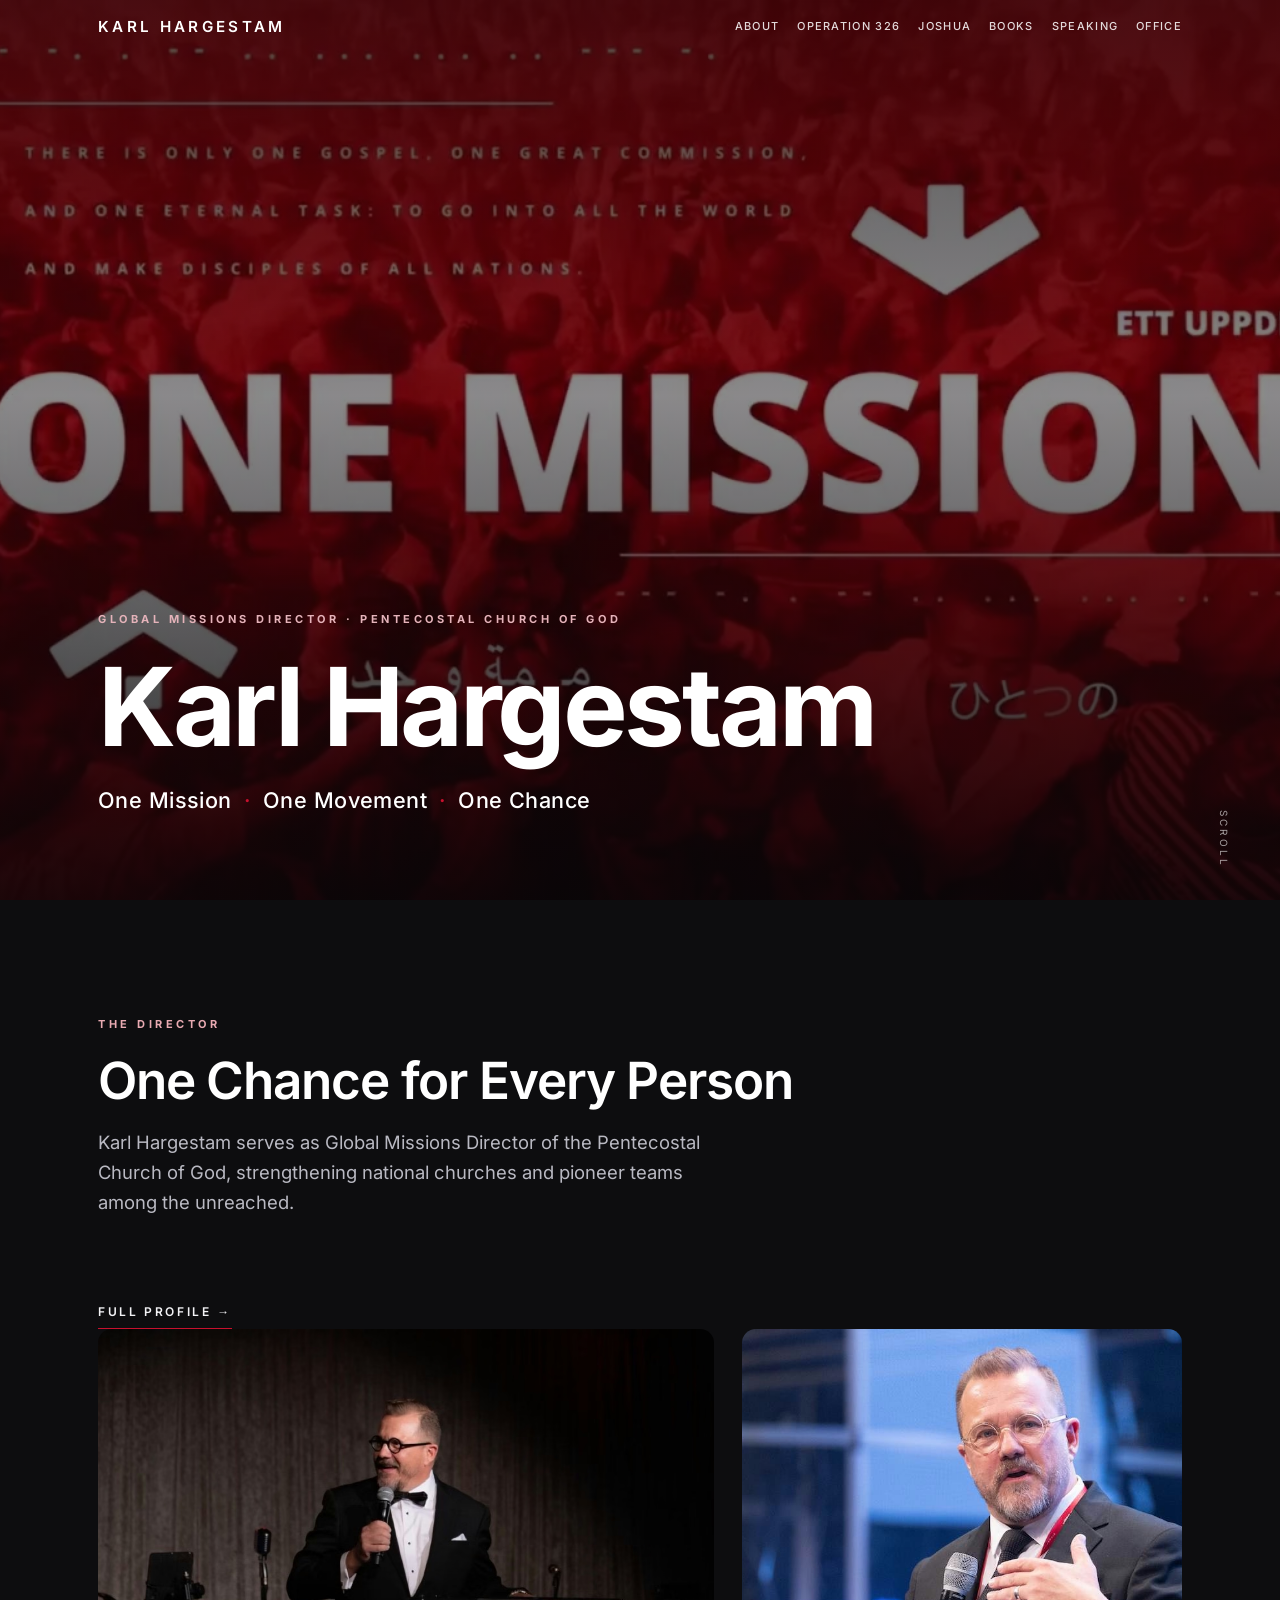
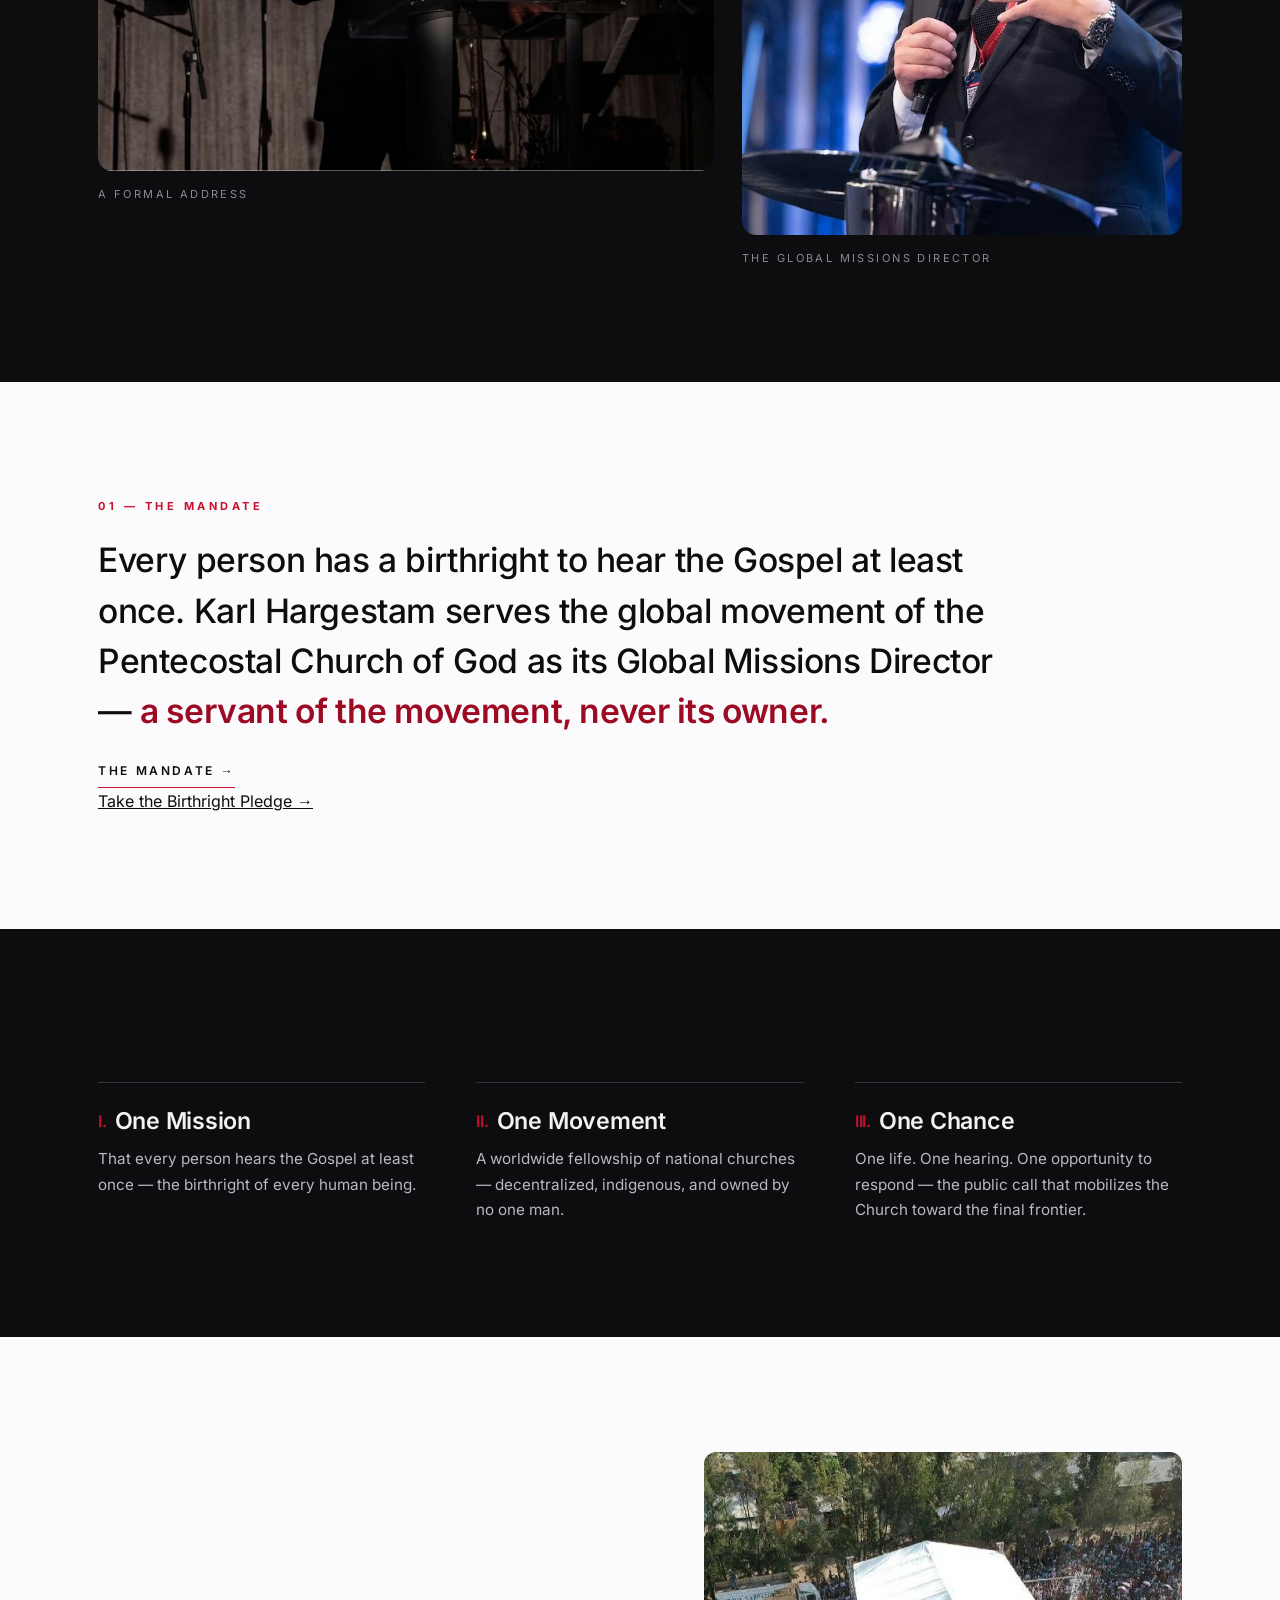
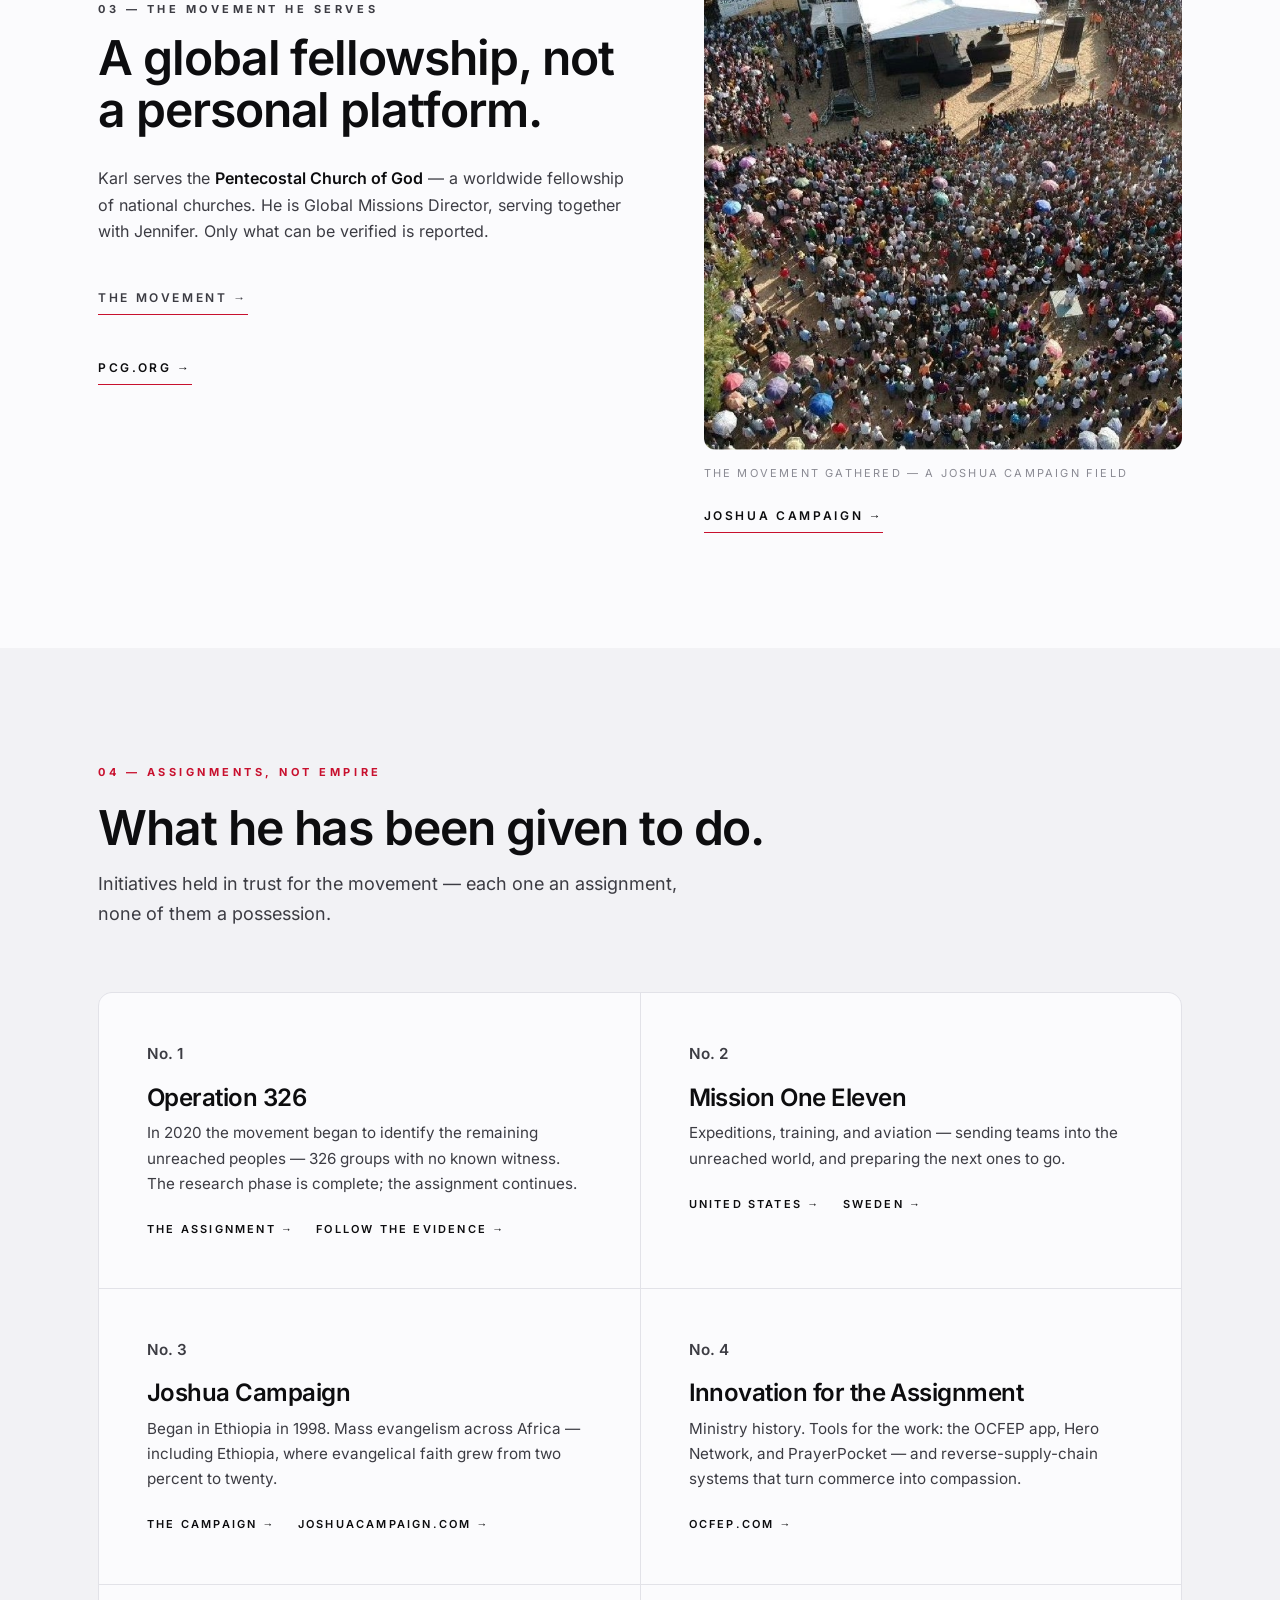
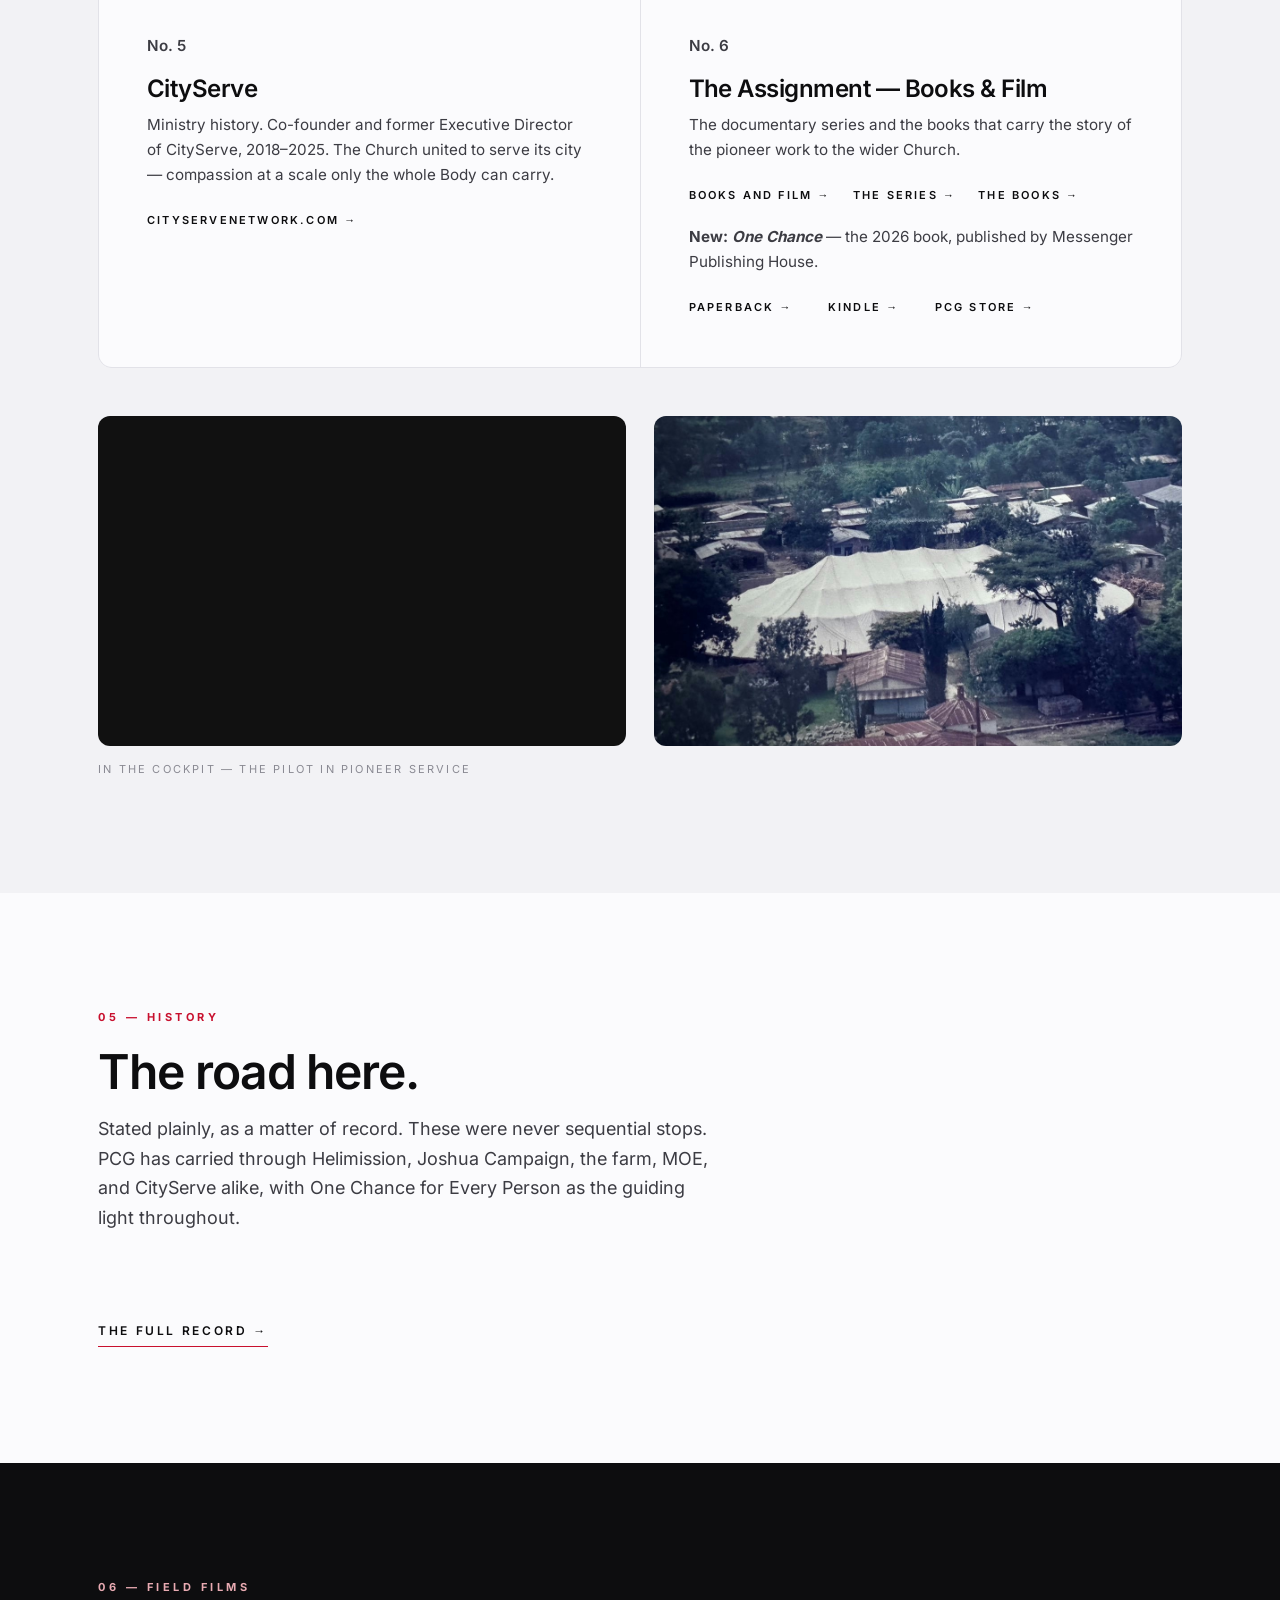
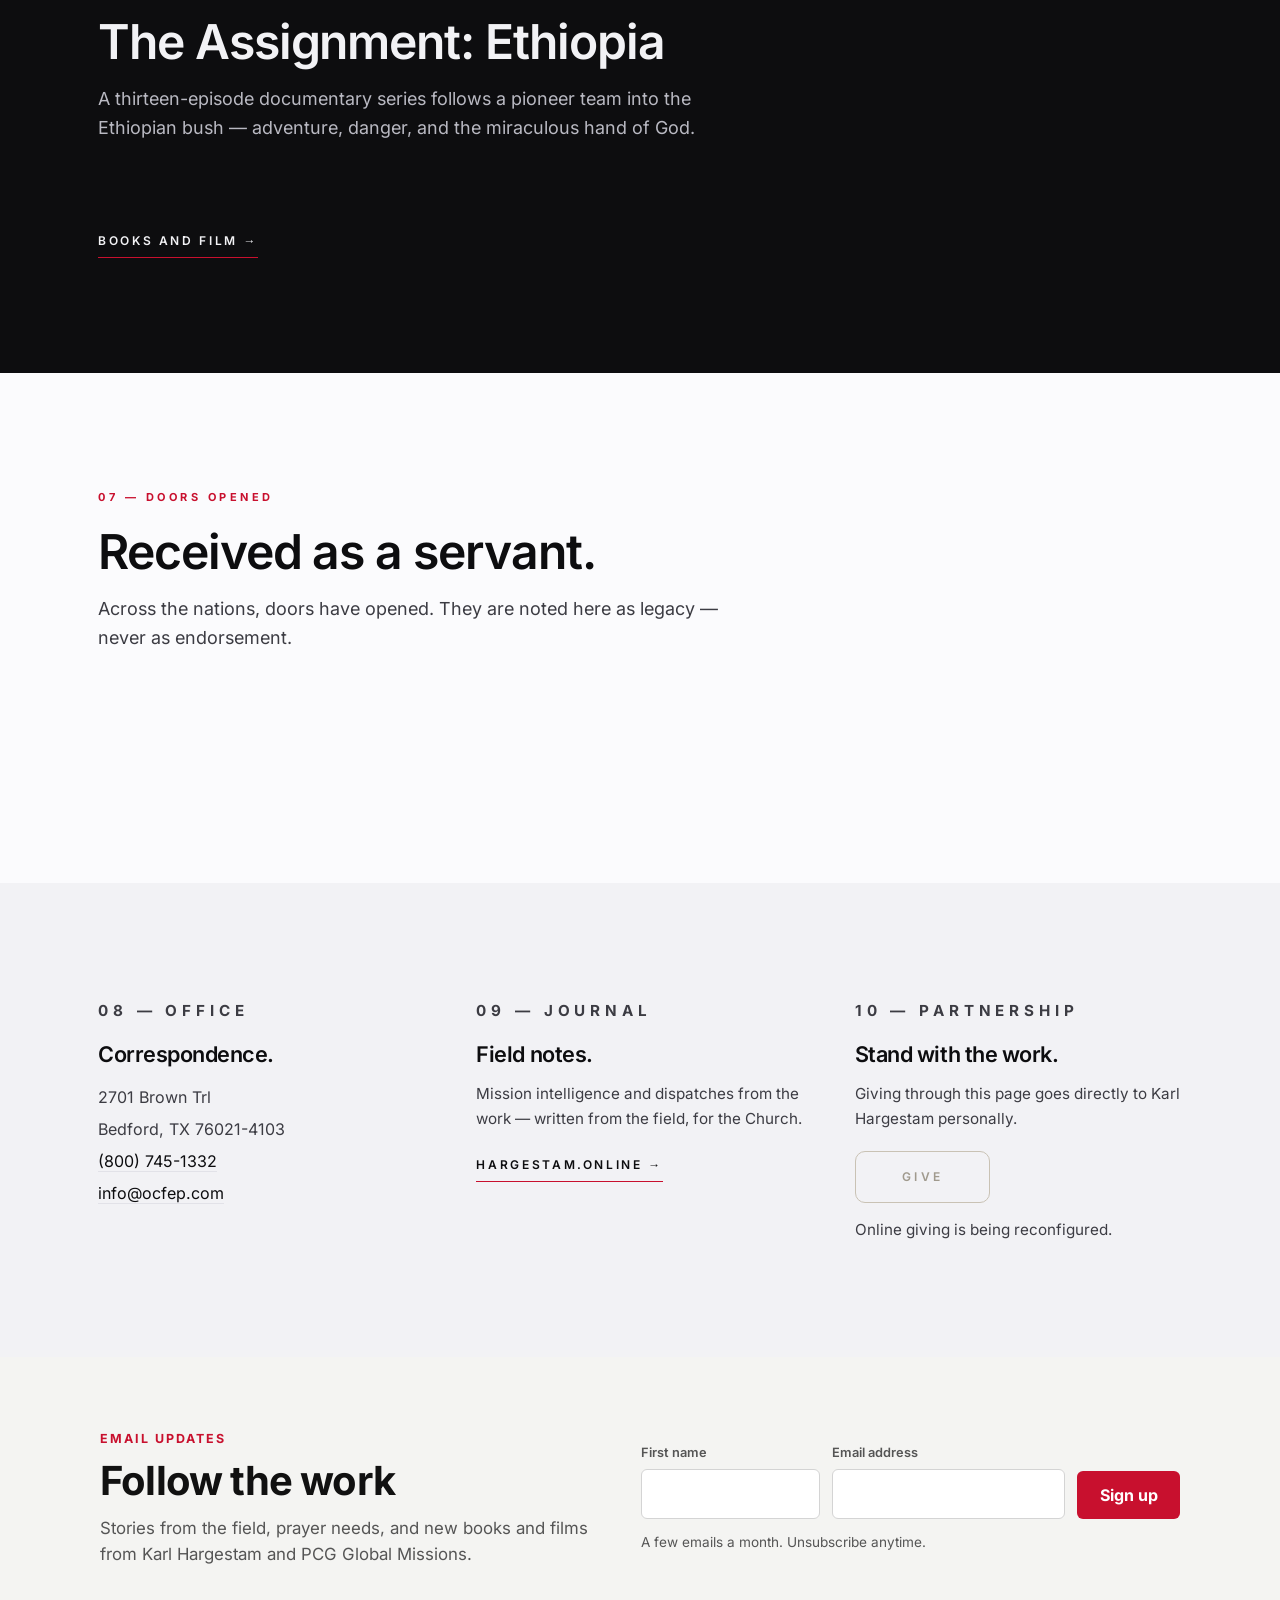
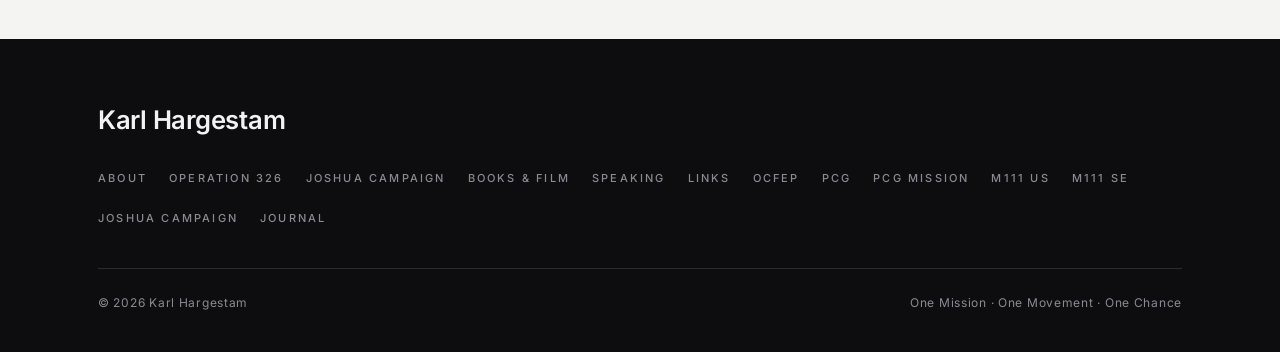
==== commit 40fd4b77: "Sign-up honeypot: no aria-hidden on wrapper div" ====
--- a/index.html
+++ b/index.html
@@ -249,10 +249,10 @@
   "url": "https://www.pcgmission.org/",
   "address": {
     "@type": "PostalAddress",
-    "streetAddress": "2705 Brown Trl",
+    "streetAddress": "2701 Brown Trl",
     "addressLocality": "Bedford",
     "addressRegion": "TX",
-    "postalCode": "76021",
+    "postalCode": "76021-4103",
     "addressCountry": "US"
   }
 }
@@ -270,8 +270,6 @@
   }
 }
 </script>
-  <script>window.va=window.va||function(){(window.vaq=window.vaq||[]).push(arguments)};</script>
-  <script defer src="/_vercel/insights/script.js"></script>
 </head>
 <body>
 <noscript><style>.reveal{opacity:1;transform:none}</style></noscript>
@@ -472,8 +470,8 @@
         <p class="kicker">08 &mdash; Office</p>
         <h3>Correspondence.</h3>
         <address>
-          2705 Brown Trl<br>
-          Bedford, TX 76021<br>
+          2701 Brown Trl<br>
+          Bedford, TX 76021-4103<br>
           <a href="tel:+18007451332">(800) 745-1332</a><br>
           <a href="mailto:info@ocfep.com">info@ocfep.com</a>
         </address>
@@ -497,6 +495,49 @@
 
 </main>
 
+<!-- Email sign-up block. PREVIEW ONLY: not connected to Mailchimp yet. The audience must be confirmed by Karl before the form action is set. -->
+<section class="signup-block" id="sign-up" aria-labelledby="signup-title">
+  <style>
+    .signup-block{background:#f4f4f2;color:#111111;padding:clamp(2.5rem,6vw,4.5rem) 1.25rem;font-family:inherit}
+    .signup-block *{box-sizing:border-box}
+    .signup-block__inner{max-width:1080px;margin:0 auto;display:grid;gap:clamp(1.5rem,4vw,3.5rem);grid-template-columns:1fr;align-items:center}
+    @media (min-width:820px){.signup-block__inner{grid-template-columns:1fr 1.1fr}}
+    .signup-block__eyebrow{margin:0 0 .6rem;font-size:.78rem;font-weight:700;letter-spacing:.16em;text-transform:uppercase;color:#c8102e}
+    .signup-block h2{margin:0 0 .75rem;font-family:inherit;font-size:clamp(1.7rem,3.4vw,2.5rem);line-height:1.1;font-weight:800;letter-spacing:-.02em;color:#111111}
+    .signup-block__copy p.signup-block__body{margin:0;font-size:1.05rem;line-height:1.55;color:#555555}
+    .signup-block__form{display:grid;gap:.75rem;grid-template-columns:1fr}
+    @media (min-width:560px){.signup-block__form{grid-template-columns:1fr 1.3fr auto}}
+    .signup-block__field{display:flex;flex-direction:column;gap:.35rem}
+    .signup-block label{font-size:.8rem;font-weight:600;color:#555555}
+    .signup-block input[type=text],.signup-block input[type=email]{width:100%;min-height:48px;padding:.7rem .85rem;font:inherit;font-size:1rem;color:#111111;background:#ffffff;border:1px solid #d4d4d4;border-radius:6px}
+    .signup-block input:focus-visible{outline:2px solid #c8102e;outline-offset:1px;border-color:#c8102e}
+    .signup-block button{align-self:end;min-height:48px;padding:.7rem 1.4rem;font:inherit;font-size:1rem;font-weight:700;color:#fff;background:#c8102e;border:0;border-radius:6px;cursor:pointer}
+    .signup-block button:hover{filter:brightness(.92)}
+    .signup-block button:focus-visible{outline:2px solid #111111;outline-offset:2px}
+    .signup-block__note,.signup-block__status{grid-column:1/-1;margin:0;font-size:.85rem;color:#555555}
+    .signup-block__status:empty{display:none}
+    .signup-block__status{color:#111111;font-weight:600}
+    .signup-block__hp{position:absolute;left:-5000px}
+  </style>
+  <div class="signup-block__inner">
+    <div class="signup-block__copy">
+      <p class="signup-block__eyebrow">Email updates</p>
+      <h2 id="signup-title">Follow the work</h2>
+      <p class="signup-block__body">Stories from the field, prayer needs, and new books and films from Karl Hargestam and PCG Global Missions.</p>
+    </div>
+    <form class="signup-block__form" action="#mailchimp-action-pending" method="post" data-preview-only="true">
+      <div class="signup-block__field"><label for="signup-fname">First name</label><input id="signup-fname" type="text" name="FNAME" autocomplete="given-name"></div>
+      <div class="signup-block__field"><label for="signup-email">Email address</label><input id="signup-email" type="email" name="EMAIL" required autocomplete="email" inputmode="email"></div>
+      <div class="signup-block__hp"><input type="text" name="b_pending" tabindex="-1" value="" autocomplete="off" aria-hidden="true"></div>
+      <button type="submit">Sign up</button>
+      <p class="signup-block__note">A few emails a month. Unsubscribe anytime.</p>
+      <p class="signup-block__status" role="status" aria-live="polite"></p>
+    </form>
+  </div>
+  <script>
+    (function(){var f=document.querySelector('.signup-block__form[data-preview-only]');if(!f)return;f.addEventListener('submit',function(e){e.preventDefault();var s=f.querySelector('.signup-block__status'),em=f.querySelector('#signup-email');if(!em.checkValidity()){s.textContent='Please enter a valid email address.';em.focus();return;}s.textContent='Thanks! (Preview only: this form is not connected yet, so nothing was sent.)';f.reset();});})();
+  </script>
+</section>
 <footer>
   <div class="wrap">
     <div class="top">
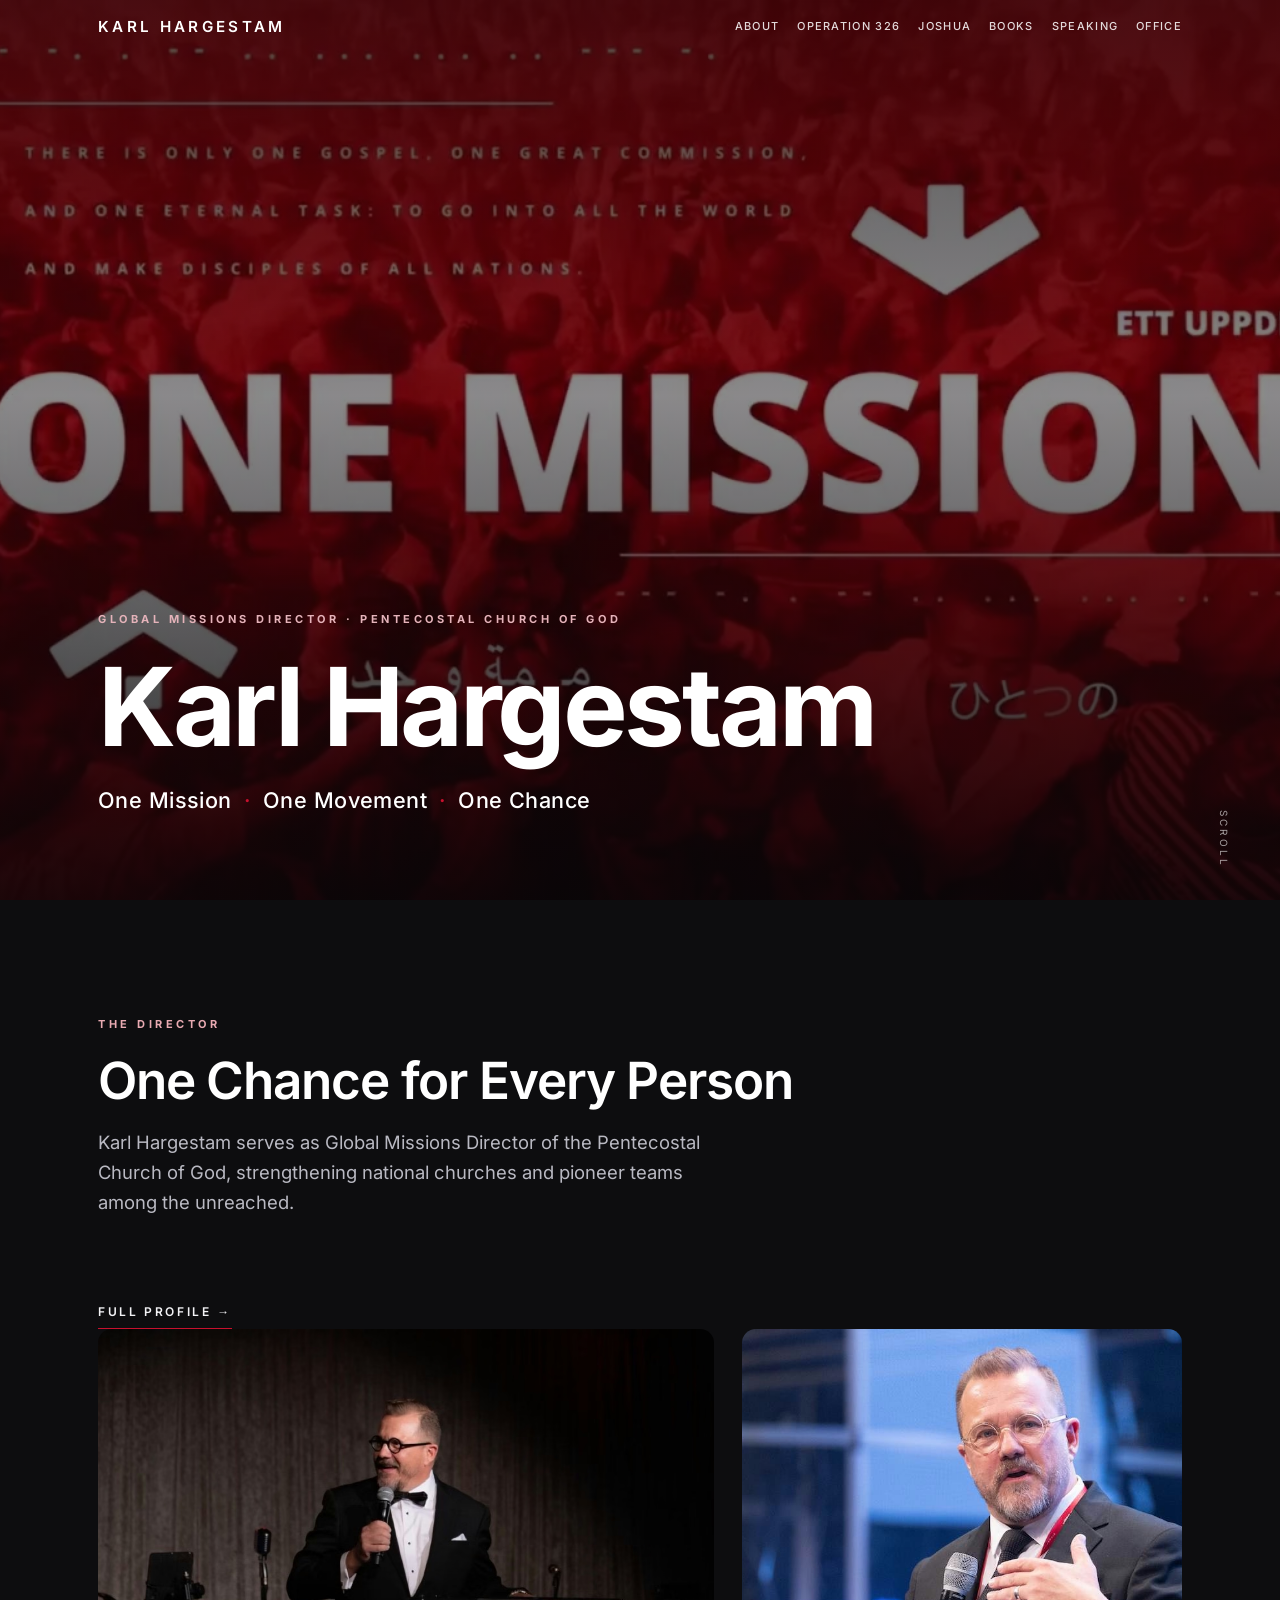
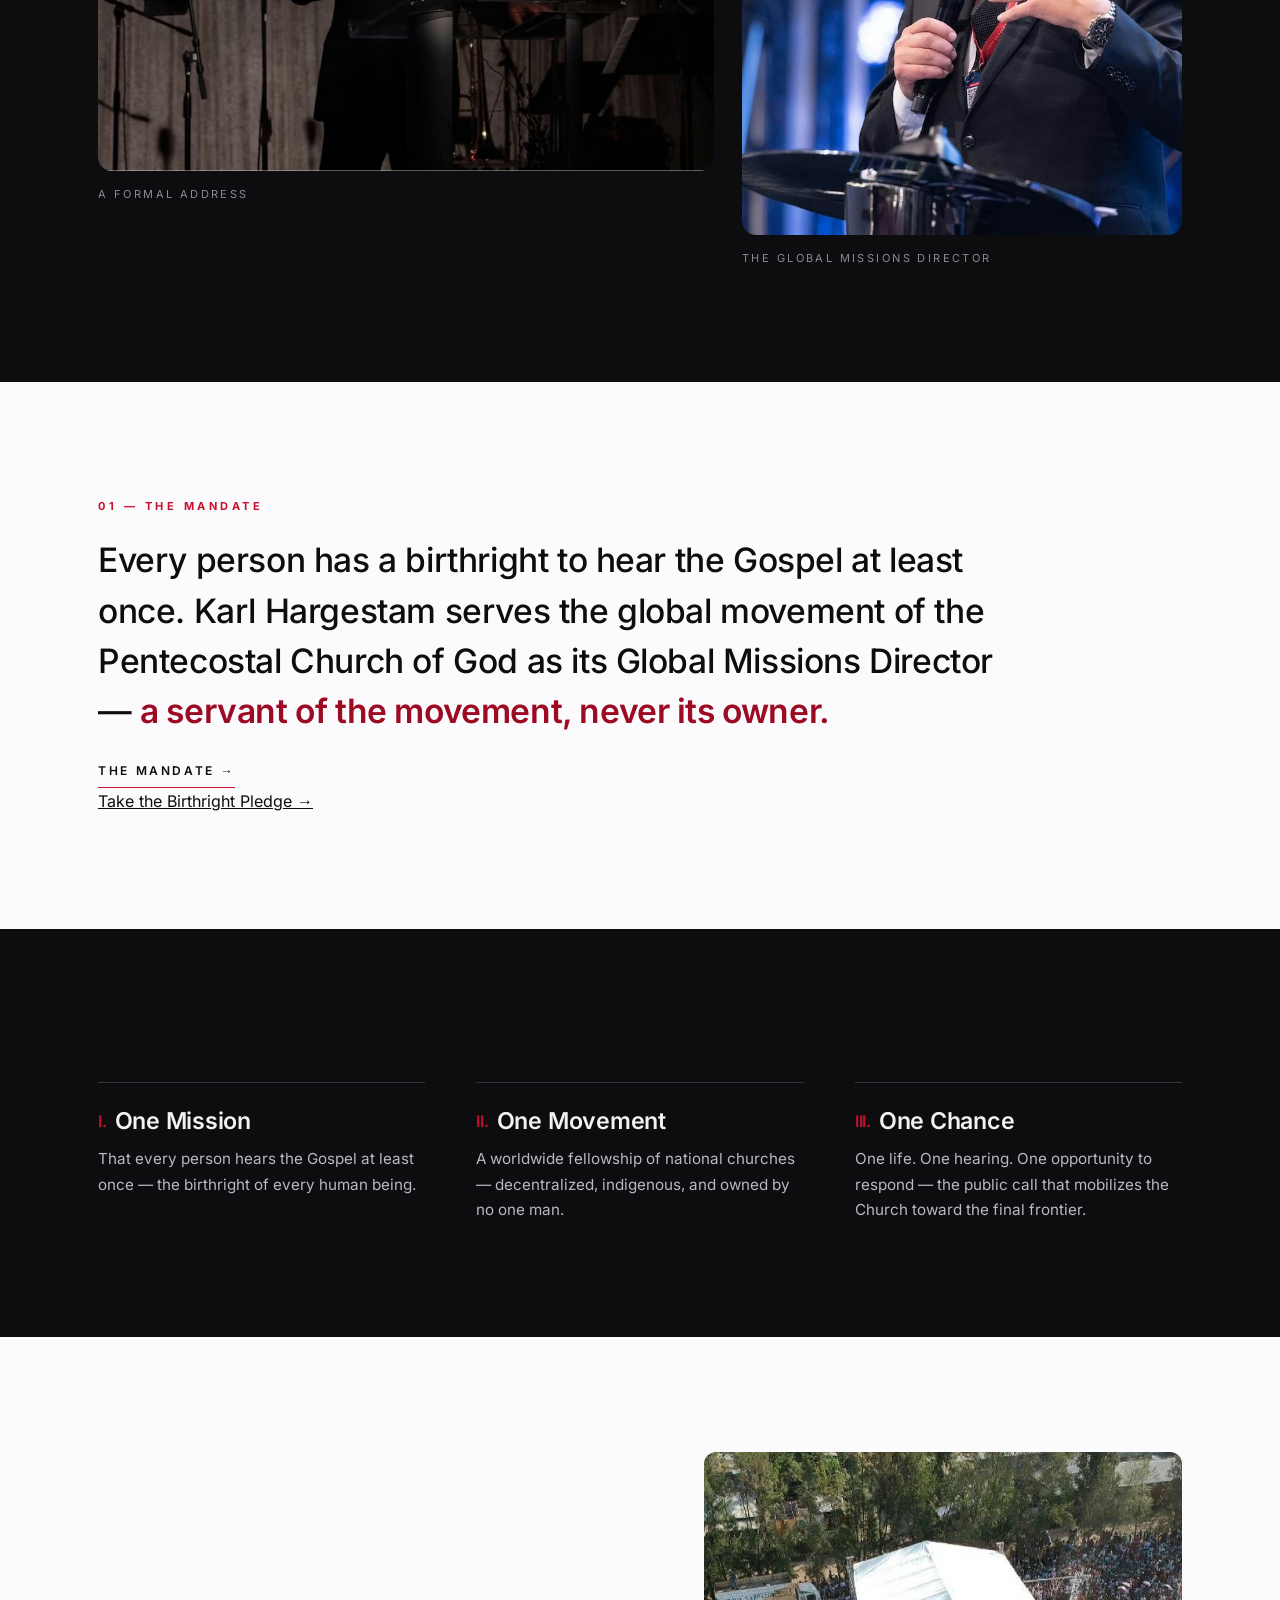
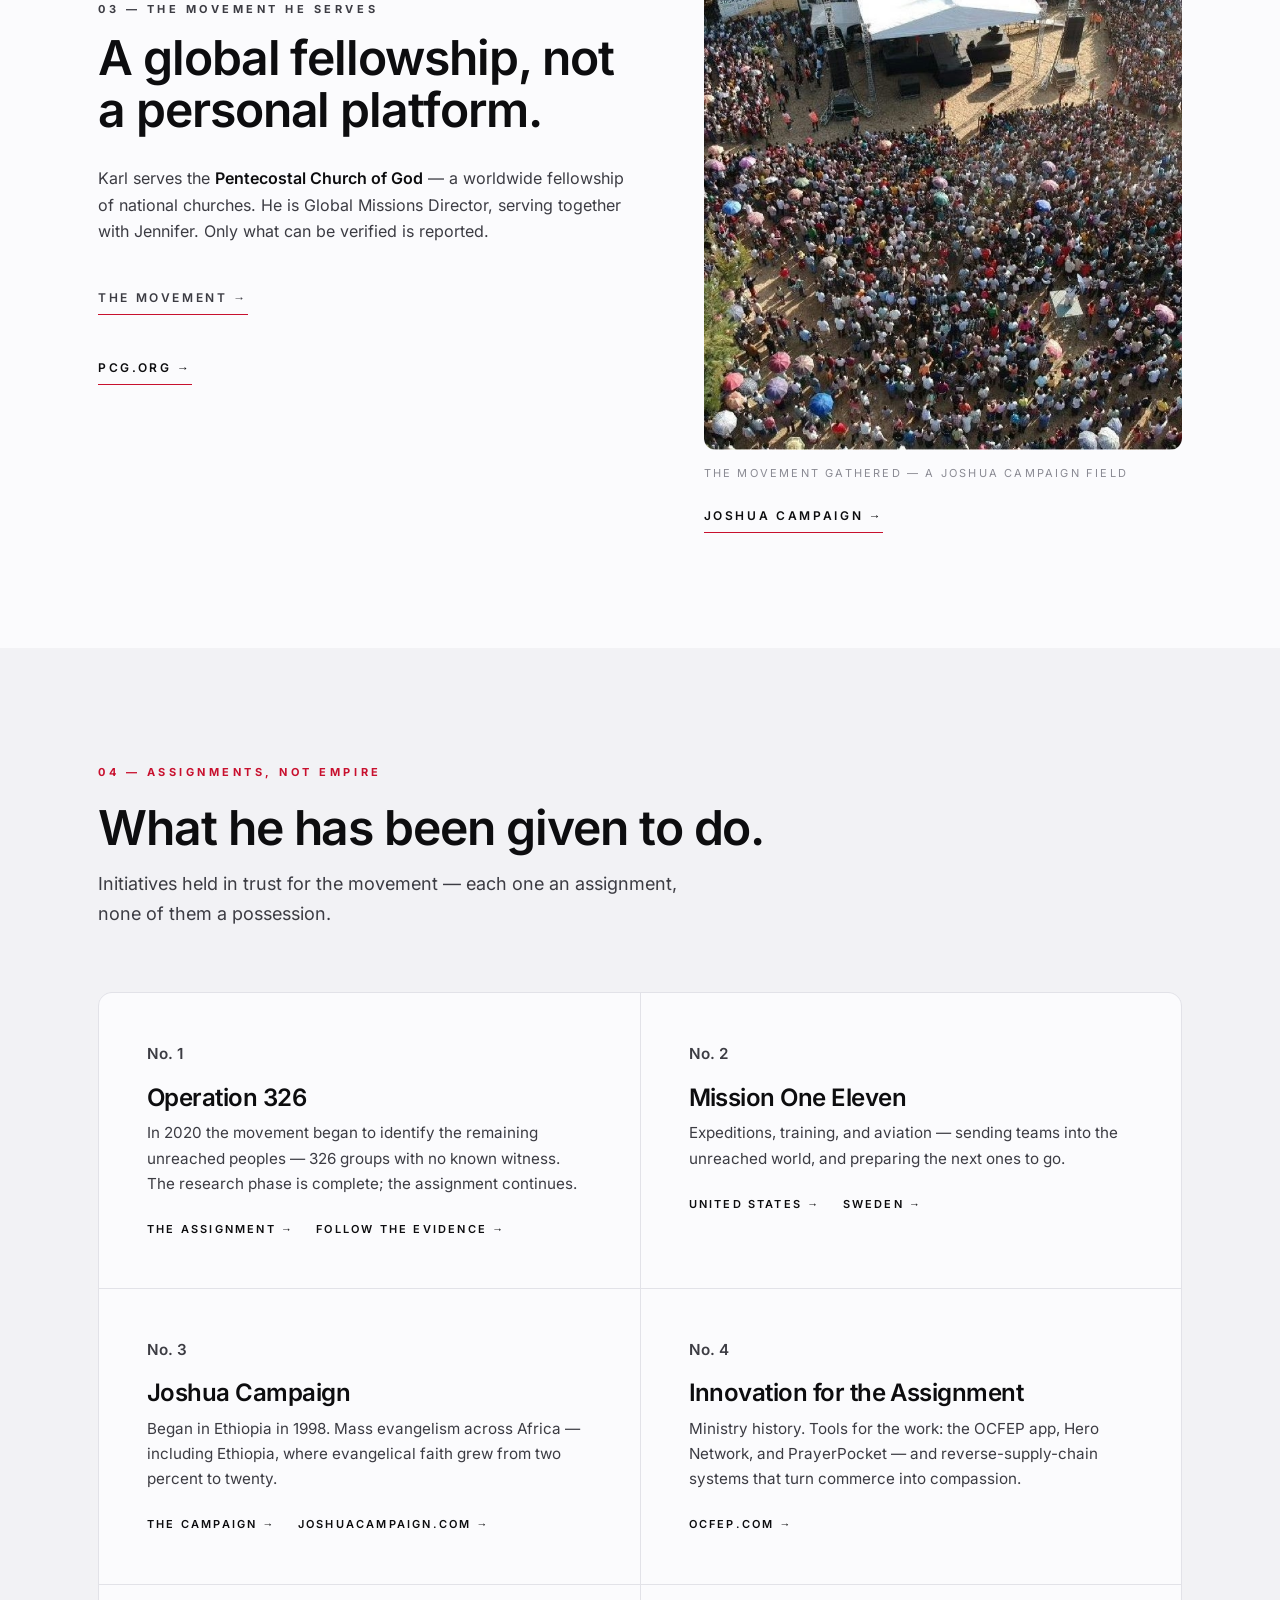
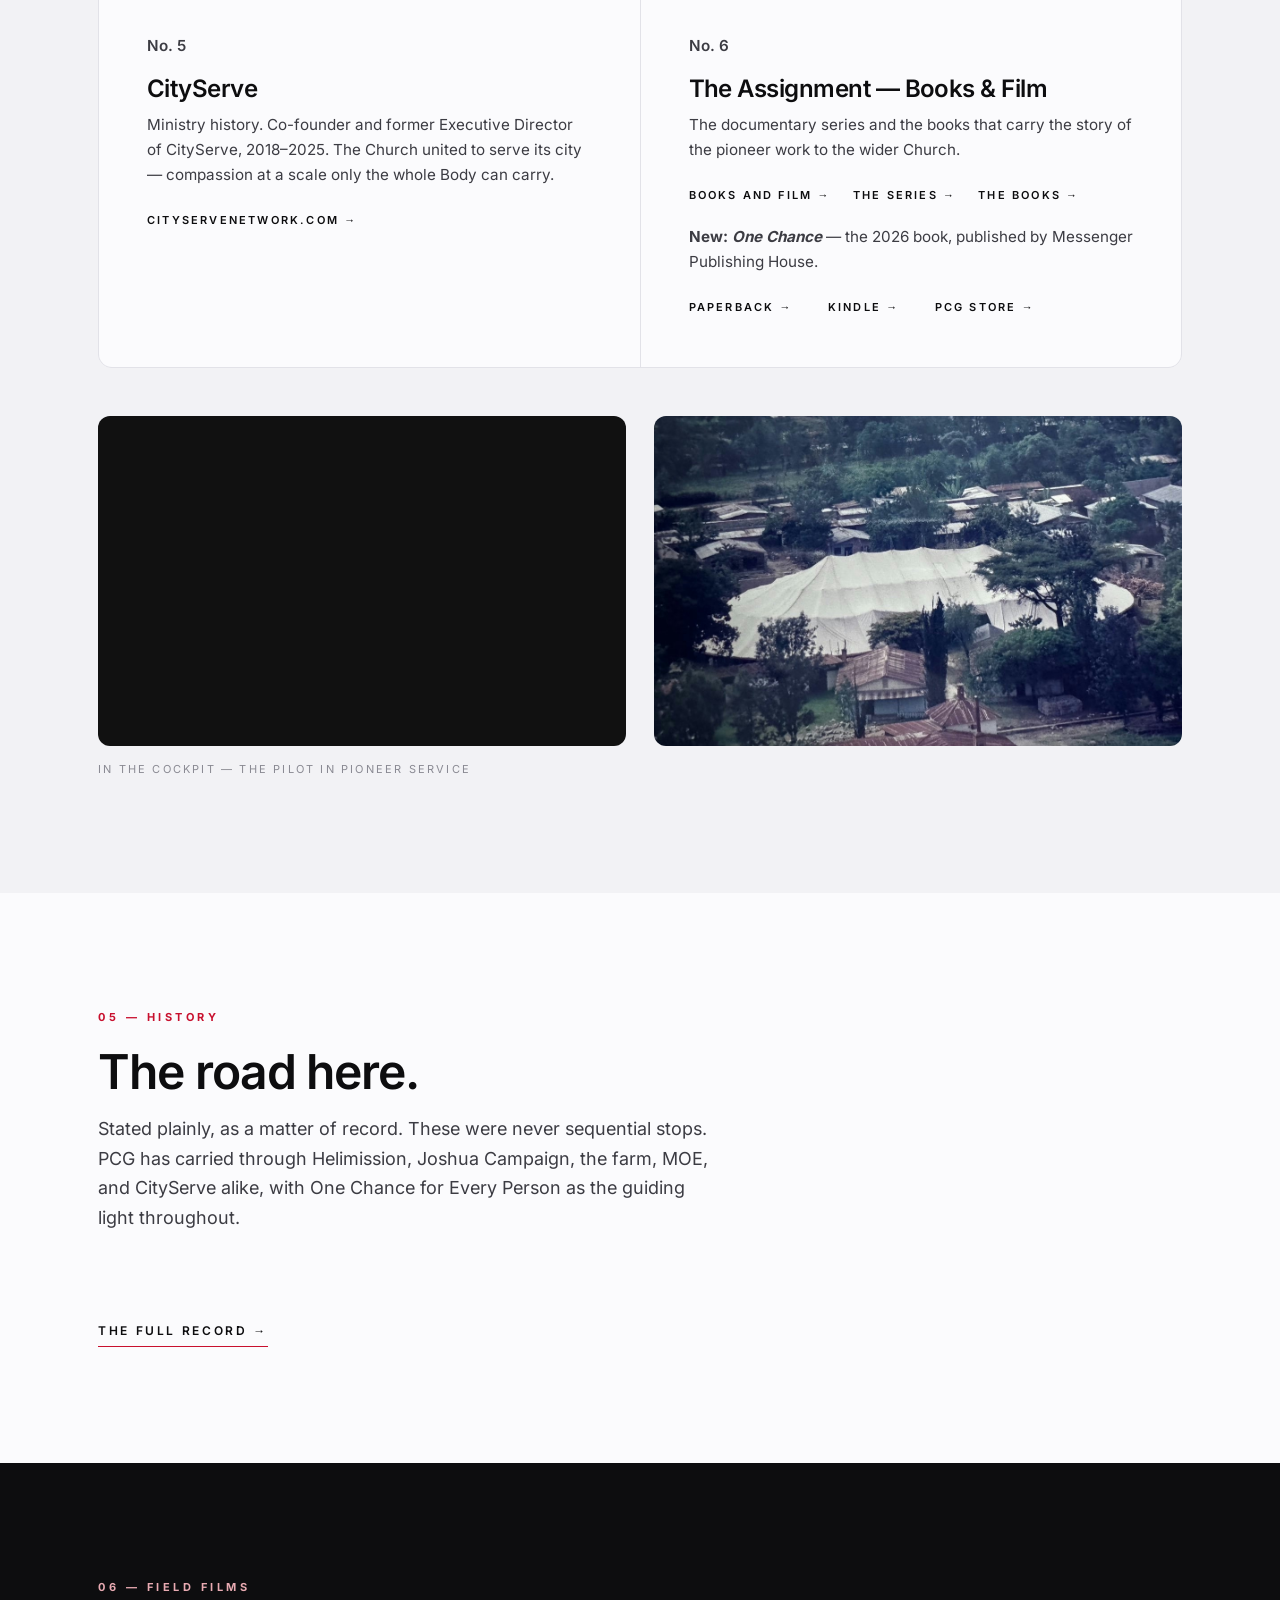
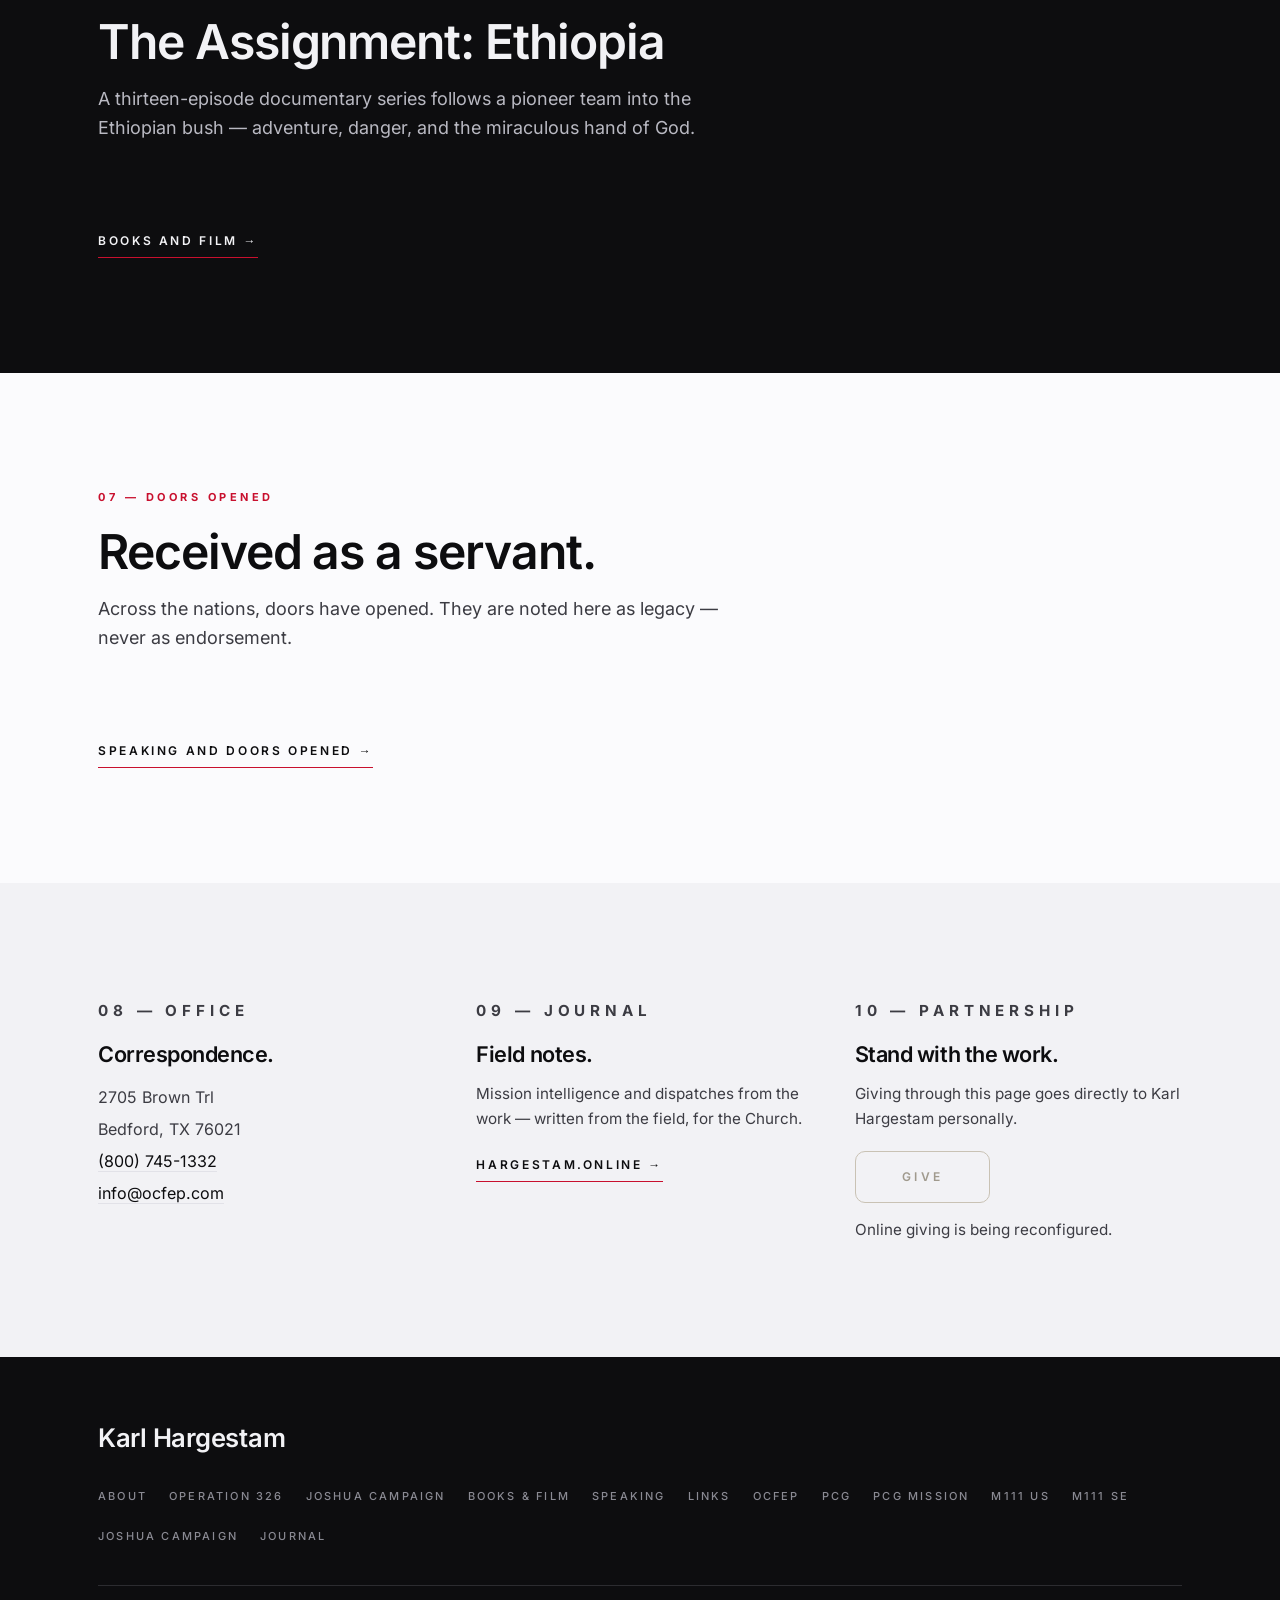
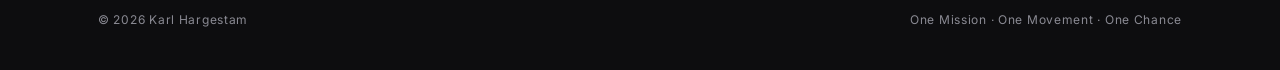
==== commit 3c2ce714: "Address: 2705 Brown Trail; add Vercel Web Analytics (#13) * Address 2705 Brown Trail; add Vercel Web" ====
--- a/index.html
+++ b/index.html
@@ -249,10 +249,10 @@
   "url": "https://www.pcgmission.org/",
   "address": {
     "@type": "PostalAddress",
-    "streetAddress": "2701 Brown Trl",
+    "streetAddress": "2705 Brown Trl",
     "addressLocality": "Bedford",
     "addressRegion": "TX",
-    "postalCode": "76021-4103",
+    "postalCode": "76021",
     "addressCountry": "US"
   }
 }
@@ -270,6 +270,8 @@
   }
 }
 </script>
+  <script>window.va=window.va||function(){(window.vaq=window.vaq||[]).push(arguments)};</script>
+  <script defer src="/_vercel/insights/script.js"></script>
 </head>
 <body>
 <noscript><style>.reveal{opacity:1;transform:none}</style></noscript>
@@ -470,8 +472,8 @@
         <p class="kicker">08 &mdash; Office</p>
         <h3>Correspondence.</h3>
         <address>
-          2701 Brown Trl<br>
-          Bedford, TX 76021-4103<br>
+          2705 Brown Trl<br>
+          Bedford, TX 76021<br>
           <a href="tel:+18007451332">(800) 745-1332</a><br>
           <a href="mailto:info@ocfep.com">info@ocfep.com</a>
         </address>
@@ -495,49 +497,6 @@
 
 </main>
 
-<!-- Email sign-up block. PREVIEW ONLY: not connected to Mailchimp yet. The audience must be confirmed by Karl before the form action is set. -->
-<section class="signup-block" id="sign-up" aria-labelledby="signup-title">
-  <style>
-    .signup-block{background:#f4f4f2;color:#111111;padding:clamp(2.5rem,6vw,4.5rem) 1.25rem;font-family:inherit}
-    .signup-block *{box-sizing:border-box}
-    .signup-block__inner{max-width:1080px;margin:0 auto;display:grid;gap:clamp(1.5rem,4vw,3.5rem);grid-template-columns:1fr;align-items:center}
-    @media (min-width:820px){.signup-block__inner{grid-template-columns:1fr 1.1fr}}
-    .signup-block__eyebrow{margin:0 0 .6rem;font-size:.78rem;font-weight:700;letter-spacing:.16em;text-transform:uppercase;color:#c8102e}
-    .signup-block h2{margin:0 0 .75rem;font-family:inherit;font-size:clamp(1.7rem,3.4vw,2.5rem);line-height:1.1;font-weight:800;letter-spacing:-.02em;color:#111111}
-    .signup-block__copy p.signup-block__body{margin:0;font-size:1.05rem;line-height:1.55;color:#555555}
-    .signup-block__form{display:grid;gap:.75rem;grid-template-columns:1fr}
-    @media (min-width:560px){.signup-block__form{grid-template-columns:1fr 1.3fr auto}}
-    .signup-block__field{display:flex;flex-direction:column;gap:.35rem}
-    .signup-block label{font-size:.8rem;font-weight:600;color:#555555}
-    .signup-block input[type=text],.signup-block input[type=email]{width:100%;min-height:48px;padding:.7rem .85rem;font:inherit;font-size:1rem;color:#111111;background:#ffffff;border:1px solid #d4d4d4;border-radius:6px}
-    .signup-block input:focus-visible{outline:2px solid #c8102e;outline-offset:1px;border-color:#c8102e}
-    .signup-block button{align-self:end;min-height:48px;padding:.7rem 1.4rem;font:inherit;font-size:1rem;font-weight:700;color:#fff;background:#c8102e;border:0;border-radius:6px;cursor:pointer}
-    .signup-block button:hover{filter:brightness(.92)}
-    .signup-block button:focus-visible{outline:2px solid #111111;outline-offset:2px}
-    .signup-block__note,.signup-block__status{grid-column:1/-1;margin:0;font-size:.85rem;color:#555555}
-    .signup-block__status:empty{display:none}
-    .signup-block__status{color:#111111;font-weight:600}
-    .signup-block__hp{position:absolute;left:-5000px}
-  </style>
-  <div class="signup-block__inner">
-    <div class="signup-block__copy">
-      <p class="signup-block__eyebrow">Email updates</p>
-      <h2 id="signup-title">Follow the work</h2>
-      <p class="signup-block__body">Stories from the field, prayer needs, and new books and films from Karl Hargestam and PCG Global Missions.</p>
-    </div>
-    <form class="signup-block__form" action="#mailchimp-action-pending" method="post" data-preview-only="true">
-      <div class="signup-block__field"><label for="signup-fname">First name</label><input id="signup-fname" type="text" name="FNAME" autocomplete="given-name"></div>
-      <div class="signup-block__field"><label for="signup-email">Email address</label><input id="signup-email" type="email" name="EMAIL" required autocomplete="email" inputmode="email"></div>
-      <div class="signup-block__hp"><input type="text" name="b_pending" tabindex="-1" value="" autocomplete="off" aria-hidden="true"></div>
-      <button type="submit">Sign up</button>
-      <p class="signup-block__note">A few emails a month. Unsubscribe anytime.</p>
-      <p class="signup-block__status" role="status" aria-live="polite"></p>
-    </form>
-  </div>
-  <script>
-    (function(){var f=document.querySelector('.signup-block__form[data-preview-only]');if(!f)return;f.addEventListener('submit',function(e){e.preventDefault();var s=f.querySelector('.signup-block__status'),em=f.querySelector('#signup-email');if(!em.checkValidity()){s.textContent='Please enter a valid email address.';em.focus();return;}s.textContent='Thanks! (Preview only: this form is not connected yet, so nothing was sent.)';f.reset();});})();
-  </script>
-</section>
 <footer>
   <div class="wrap">
     <div class="top">
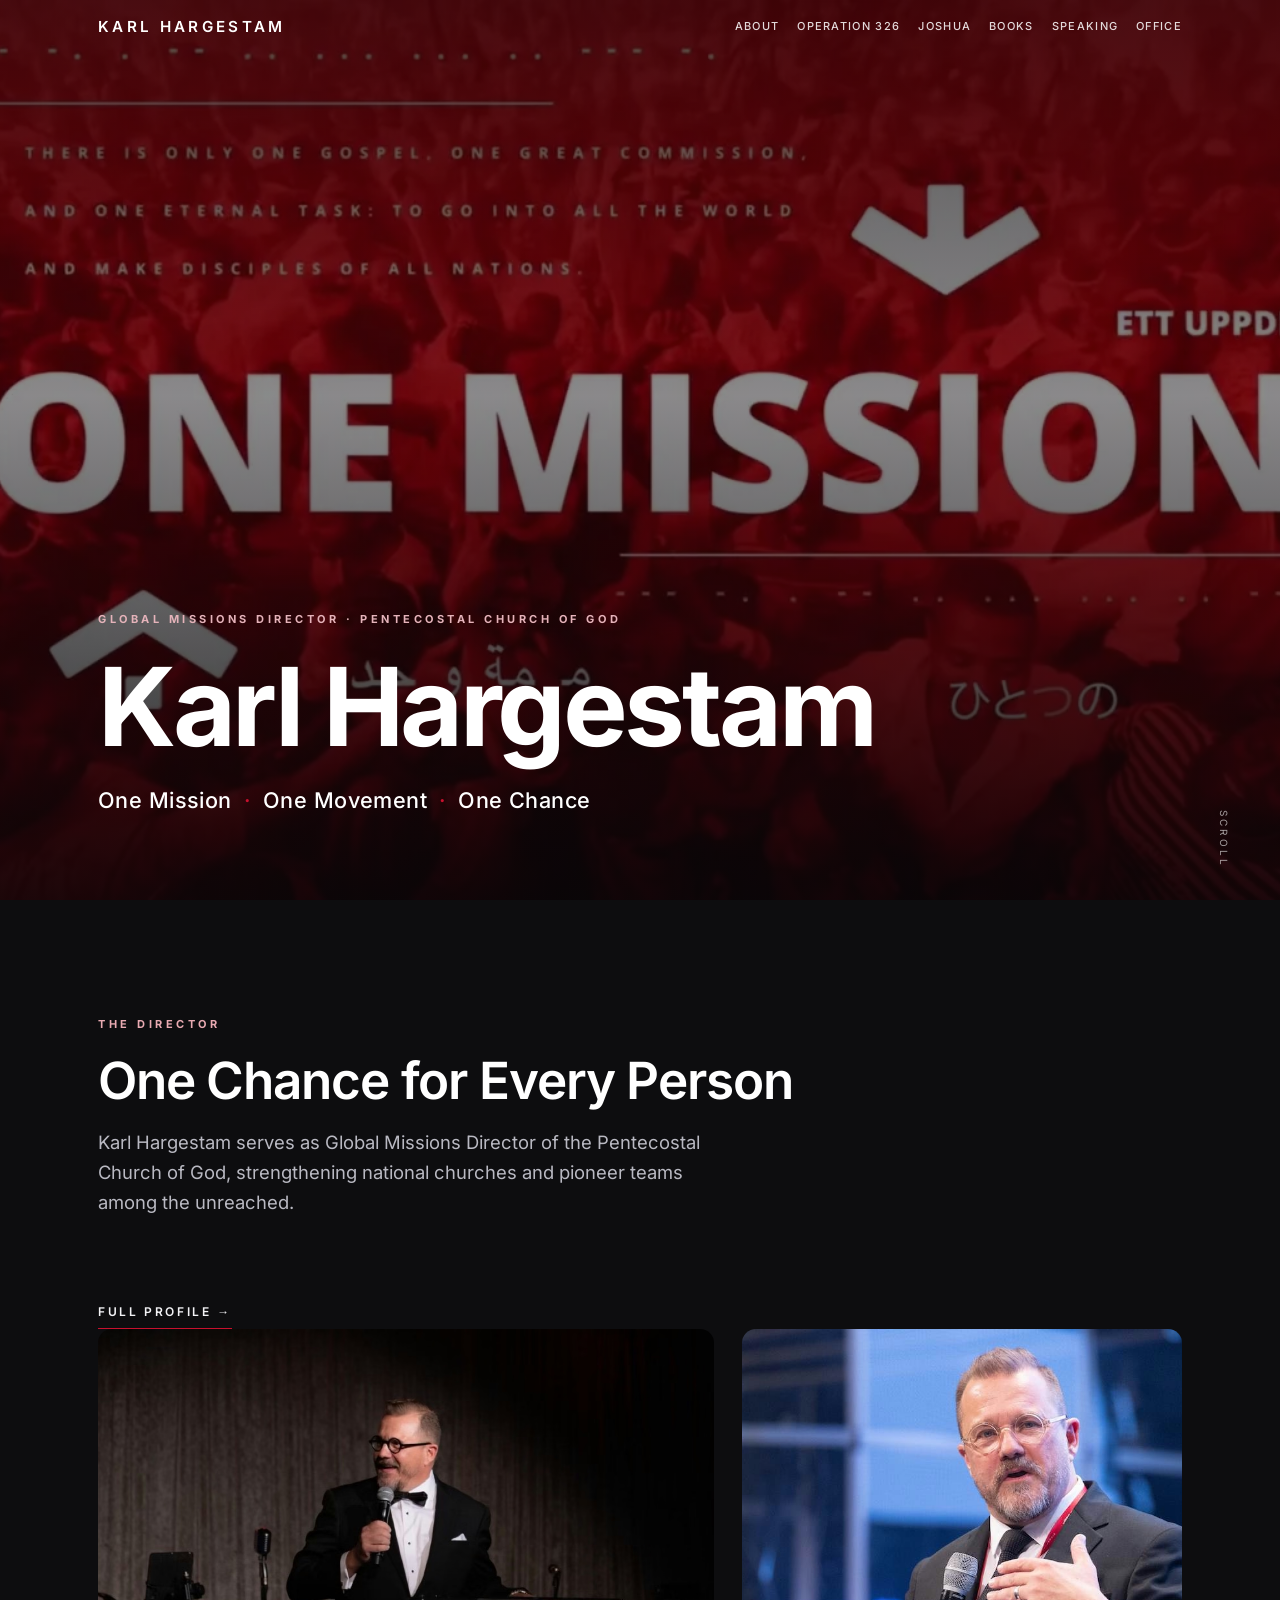
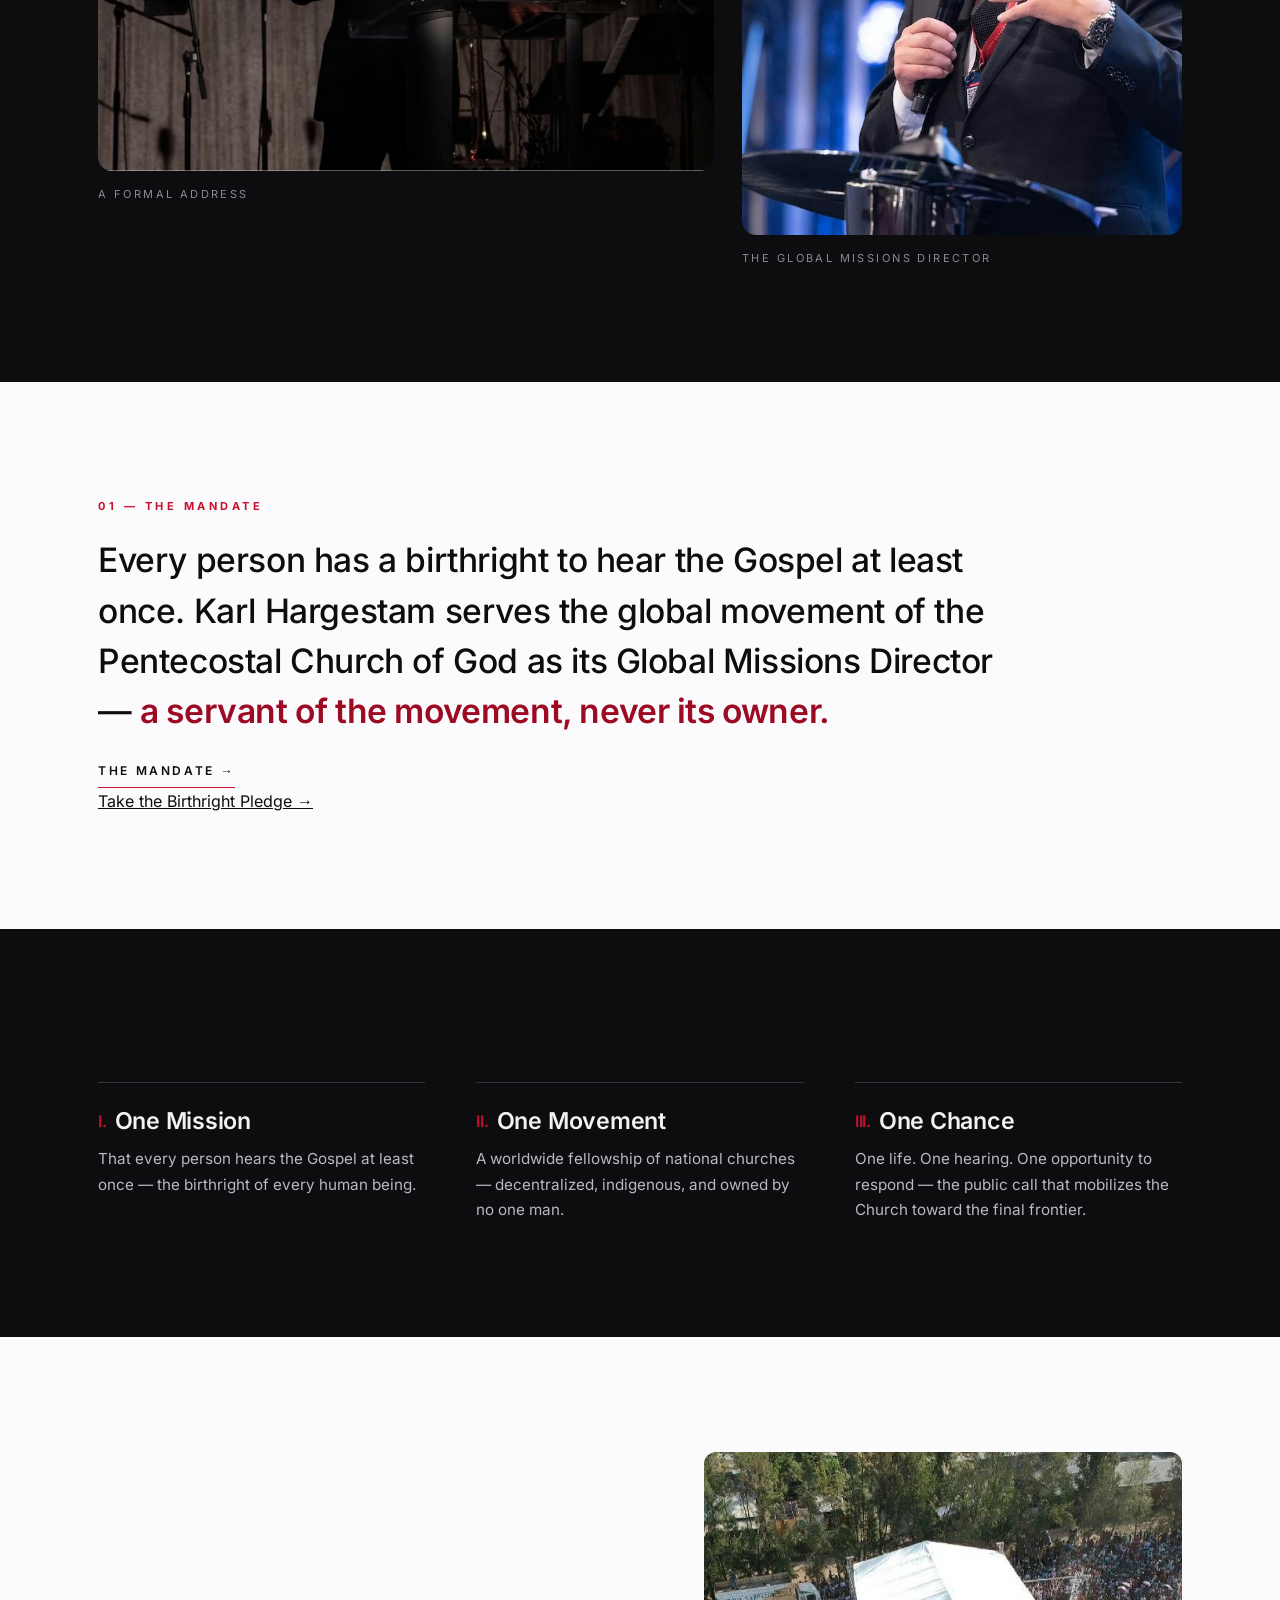
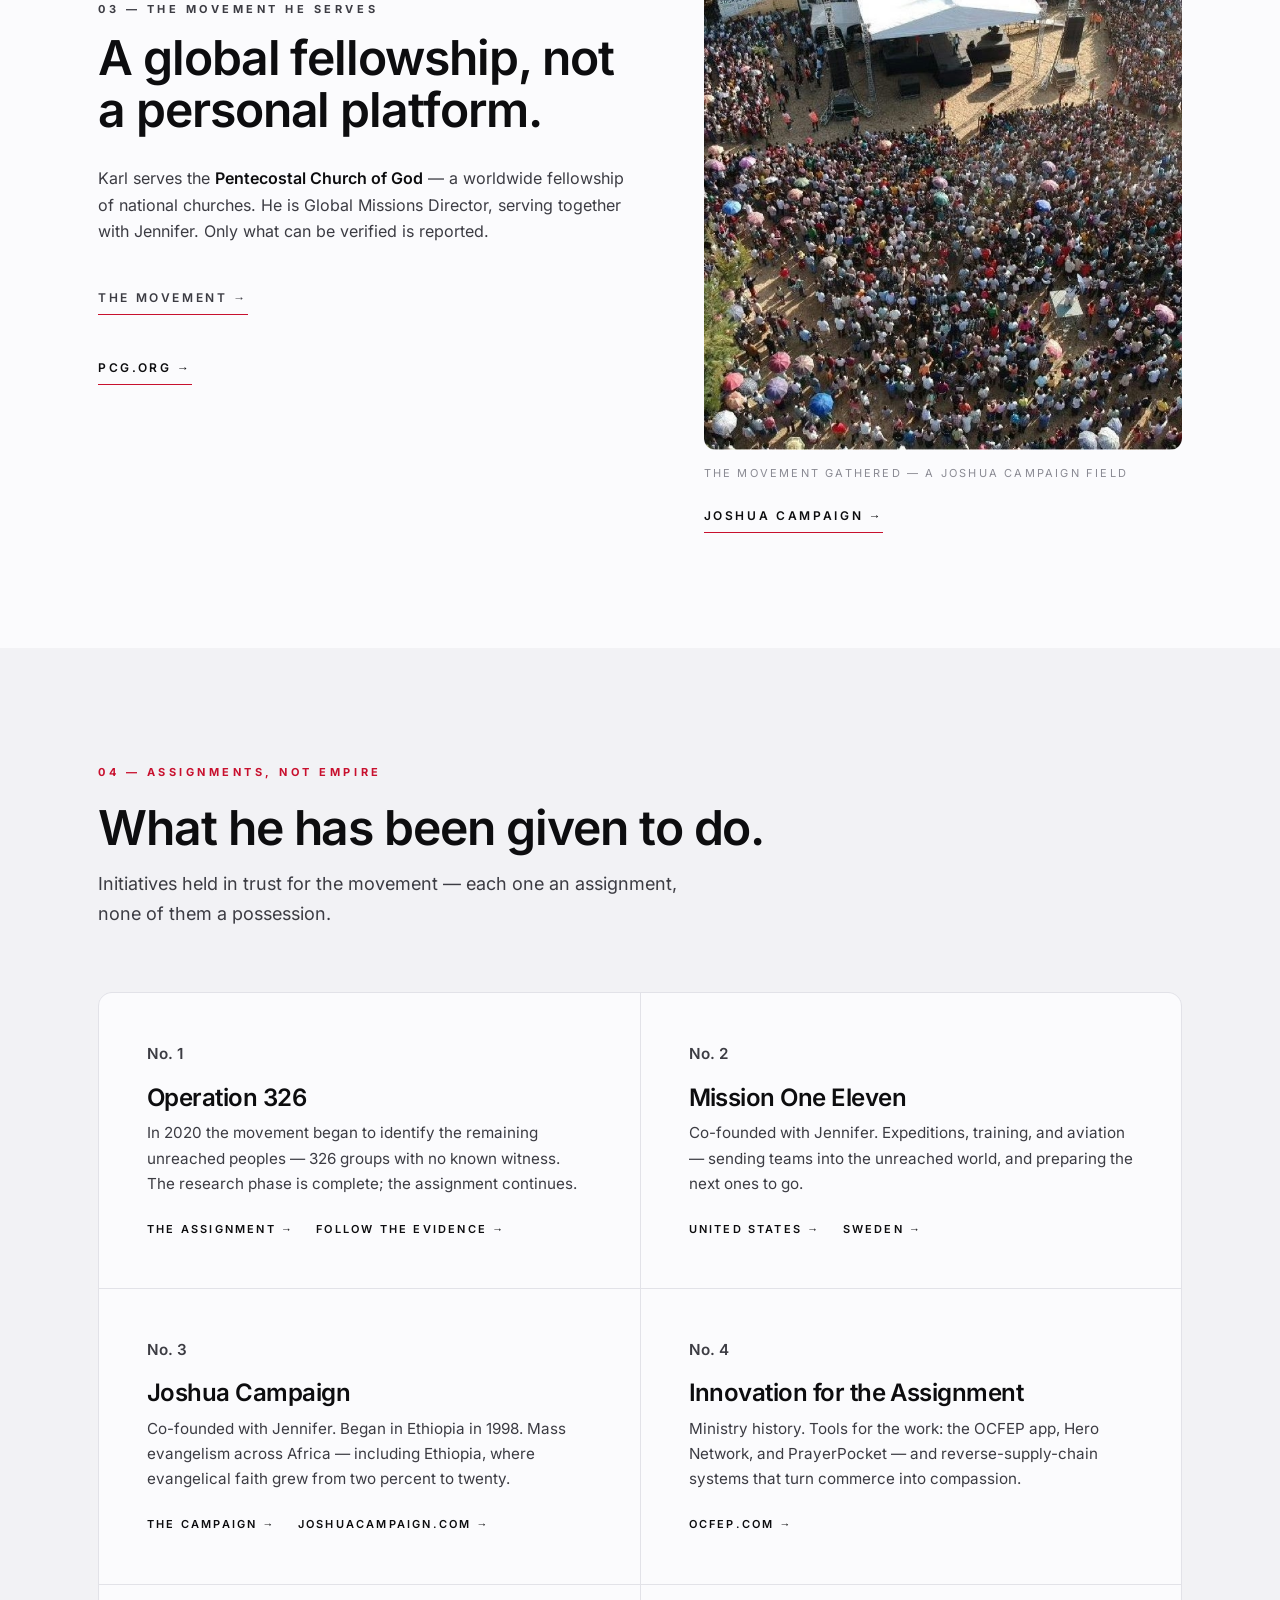
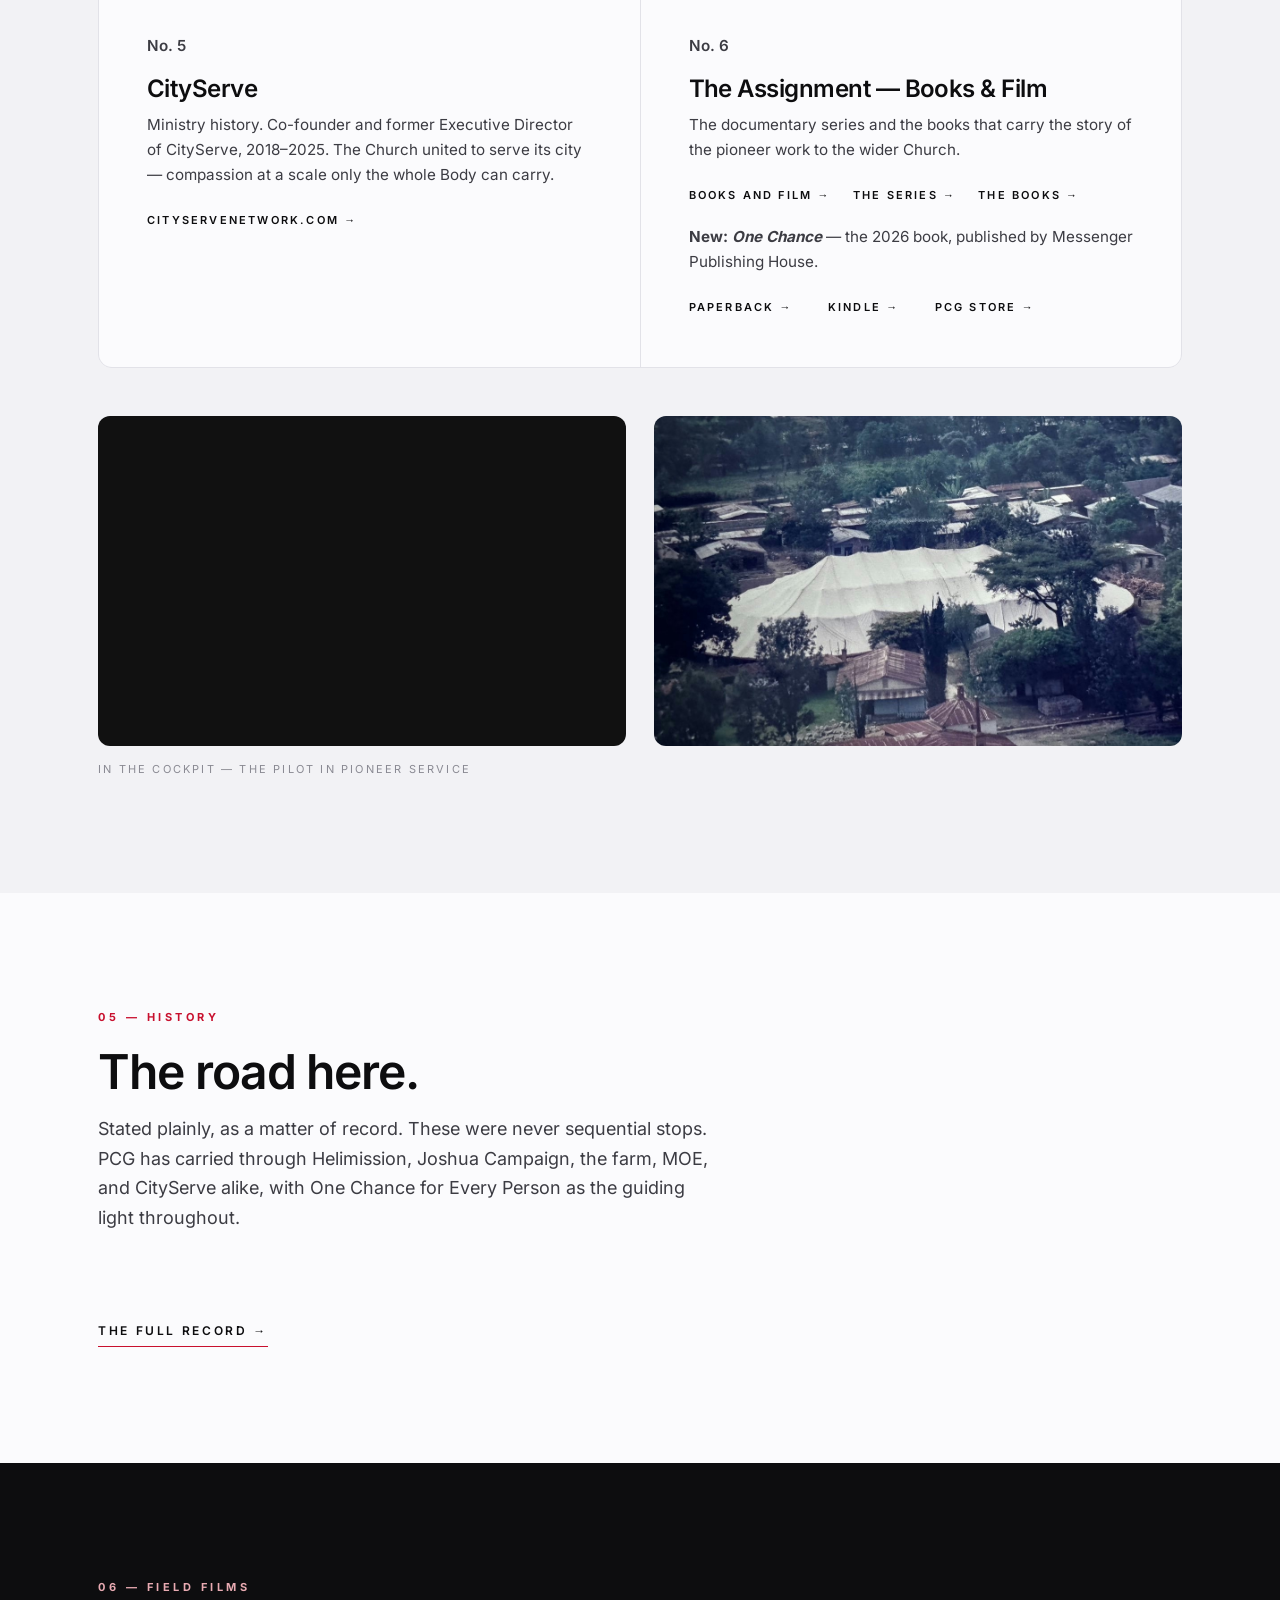
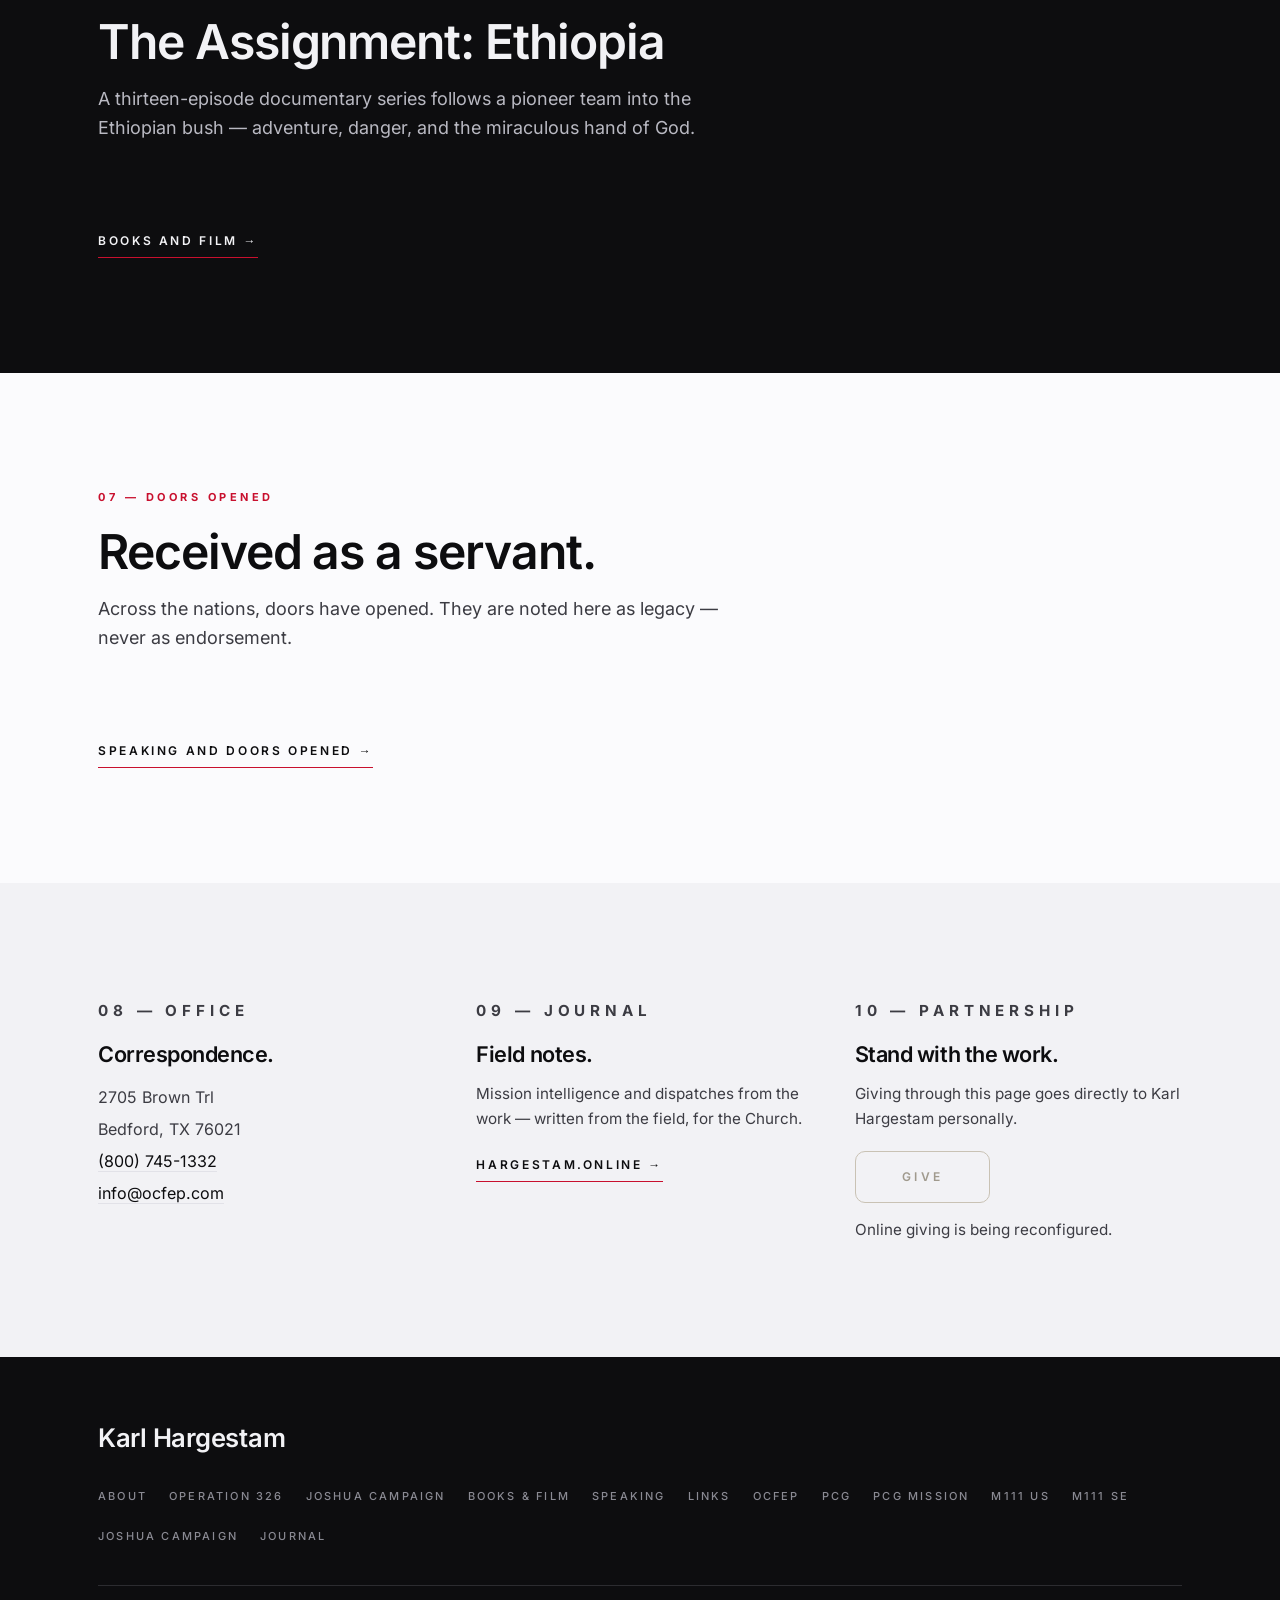
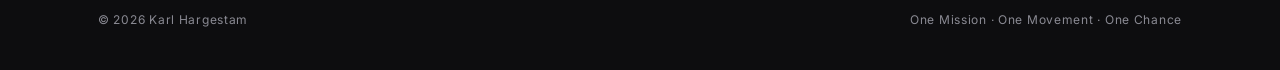
==== commit 67bfab2b: "Homepage: 'Co-founded with Jennifer.' on the Mission One Eleven and Joshua Campaign cards" ====
--- a/index.html
+++ b/index.html
@@ -390,13 +390,13 @@
       <div class="card reveal d1">
         <p class="num">No. 2</p>
         <h3>Mission One Eleven</h3>
-        <p>Expeditions, training, and aviation &mdash; sending teams into the unreached world, and preparing the next ones to go.</p>
+        <p>Co-founded with Jennifer. Expeditions, training, and aviation &mdash; sending teams into the unreached world, and preparing the next ones to go.</p>
         <a class="go" href="https://missiononeeleven.com/" target="_blank" rel="noopener">United States &rarr;</a><a class="go" href="https://missiononeeleven.se" target="_blank" rel="noopener">Sweden &rarr;</a>
       </div>
       <div class="card reveal">
         <p class="num">No. 3</p>
         <h3>Joshua Campaign</h3>
-        <p>Began in Ethiopia in 1998. Mass evangelism across Africa &mdash; including Ethiopia, where evangelical faith grew from two percent to twenty.</p>
+        <p>Co-founded with Jennifer. Began in Ethiopia in 1998. Mass evangelism across Africa &mdash; including Ethiopia, where evangelical faith grew from two percent to twenty.</p>
         <a class="go" href="/joshua-campaign/">The campaign &rarr;</a><a class="go" href="https://joshuacampaign.com" target="_blank" rel="noopener">joshuacampaign.com &rarr;</a>
       </div>
       <div class="card reveal d1">
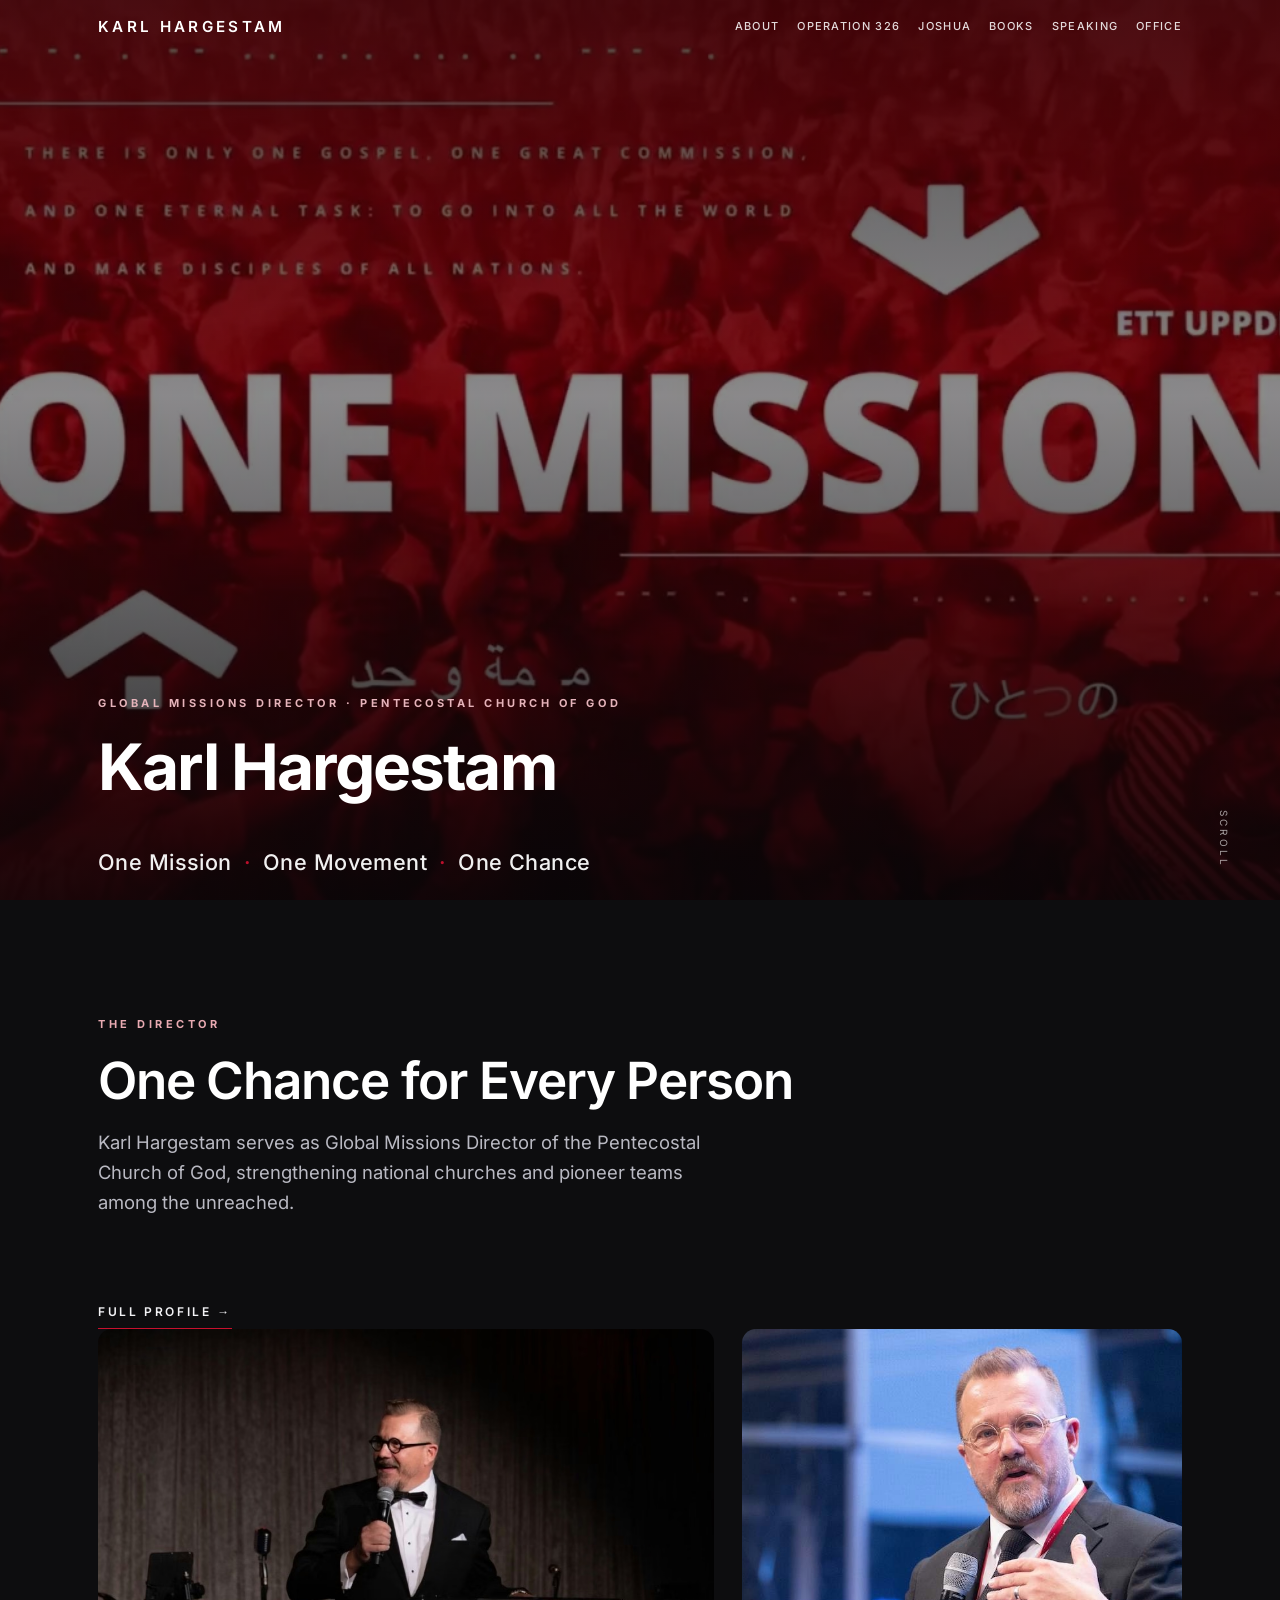
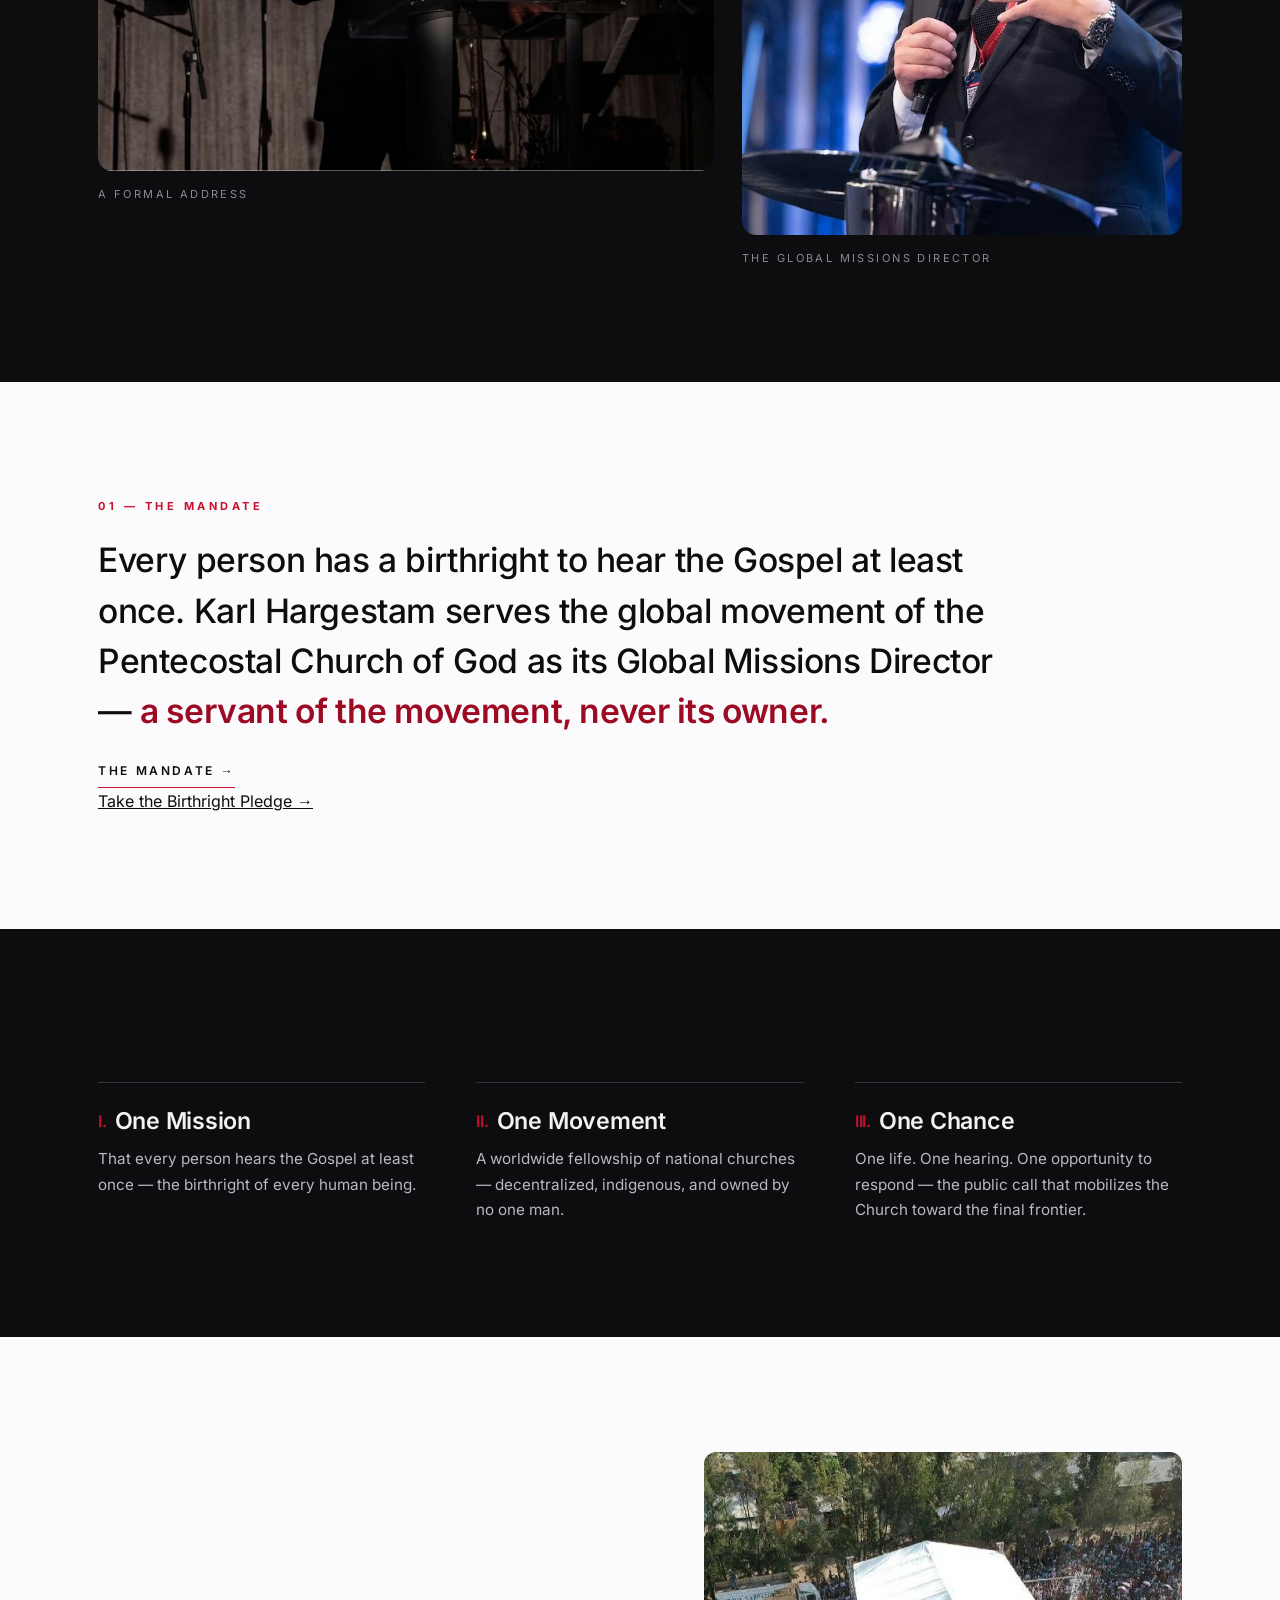
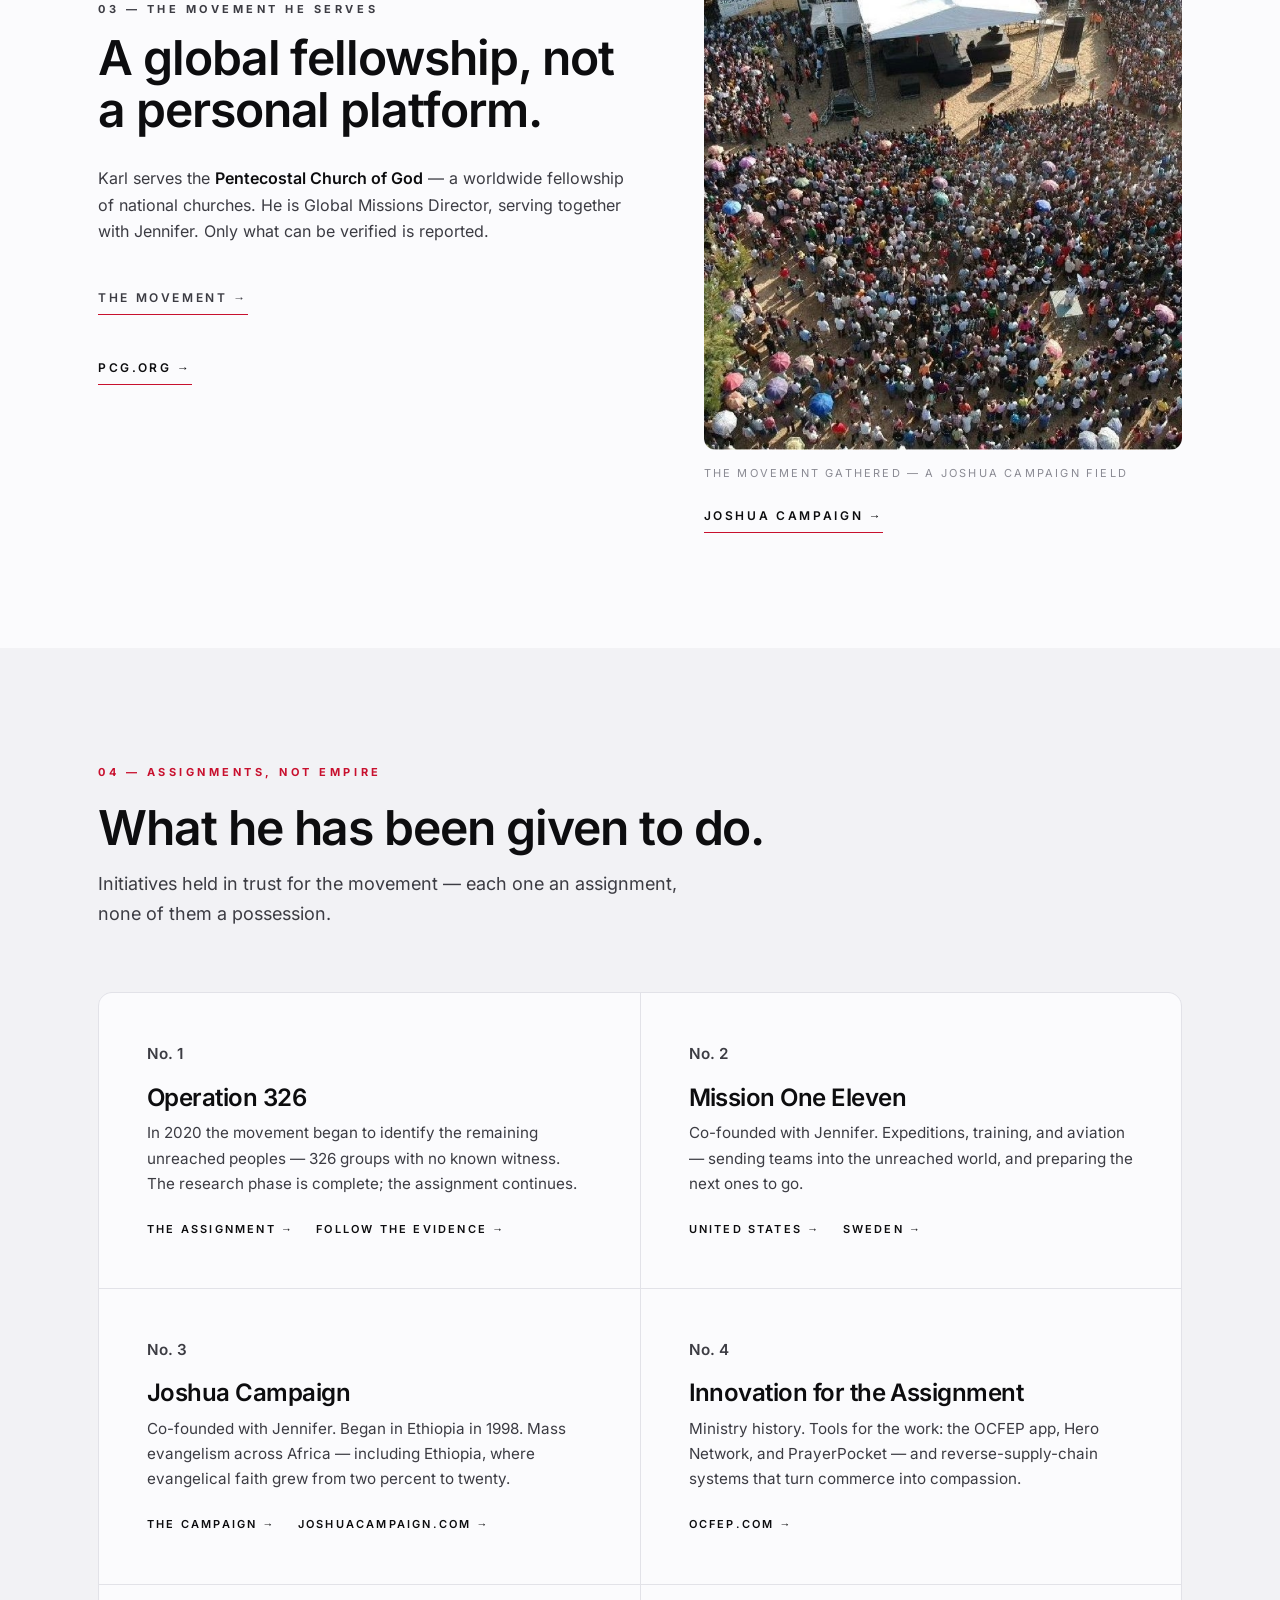
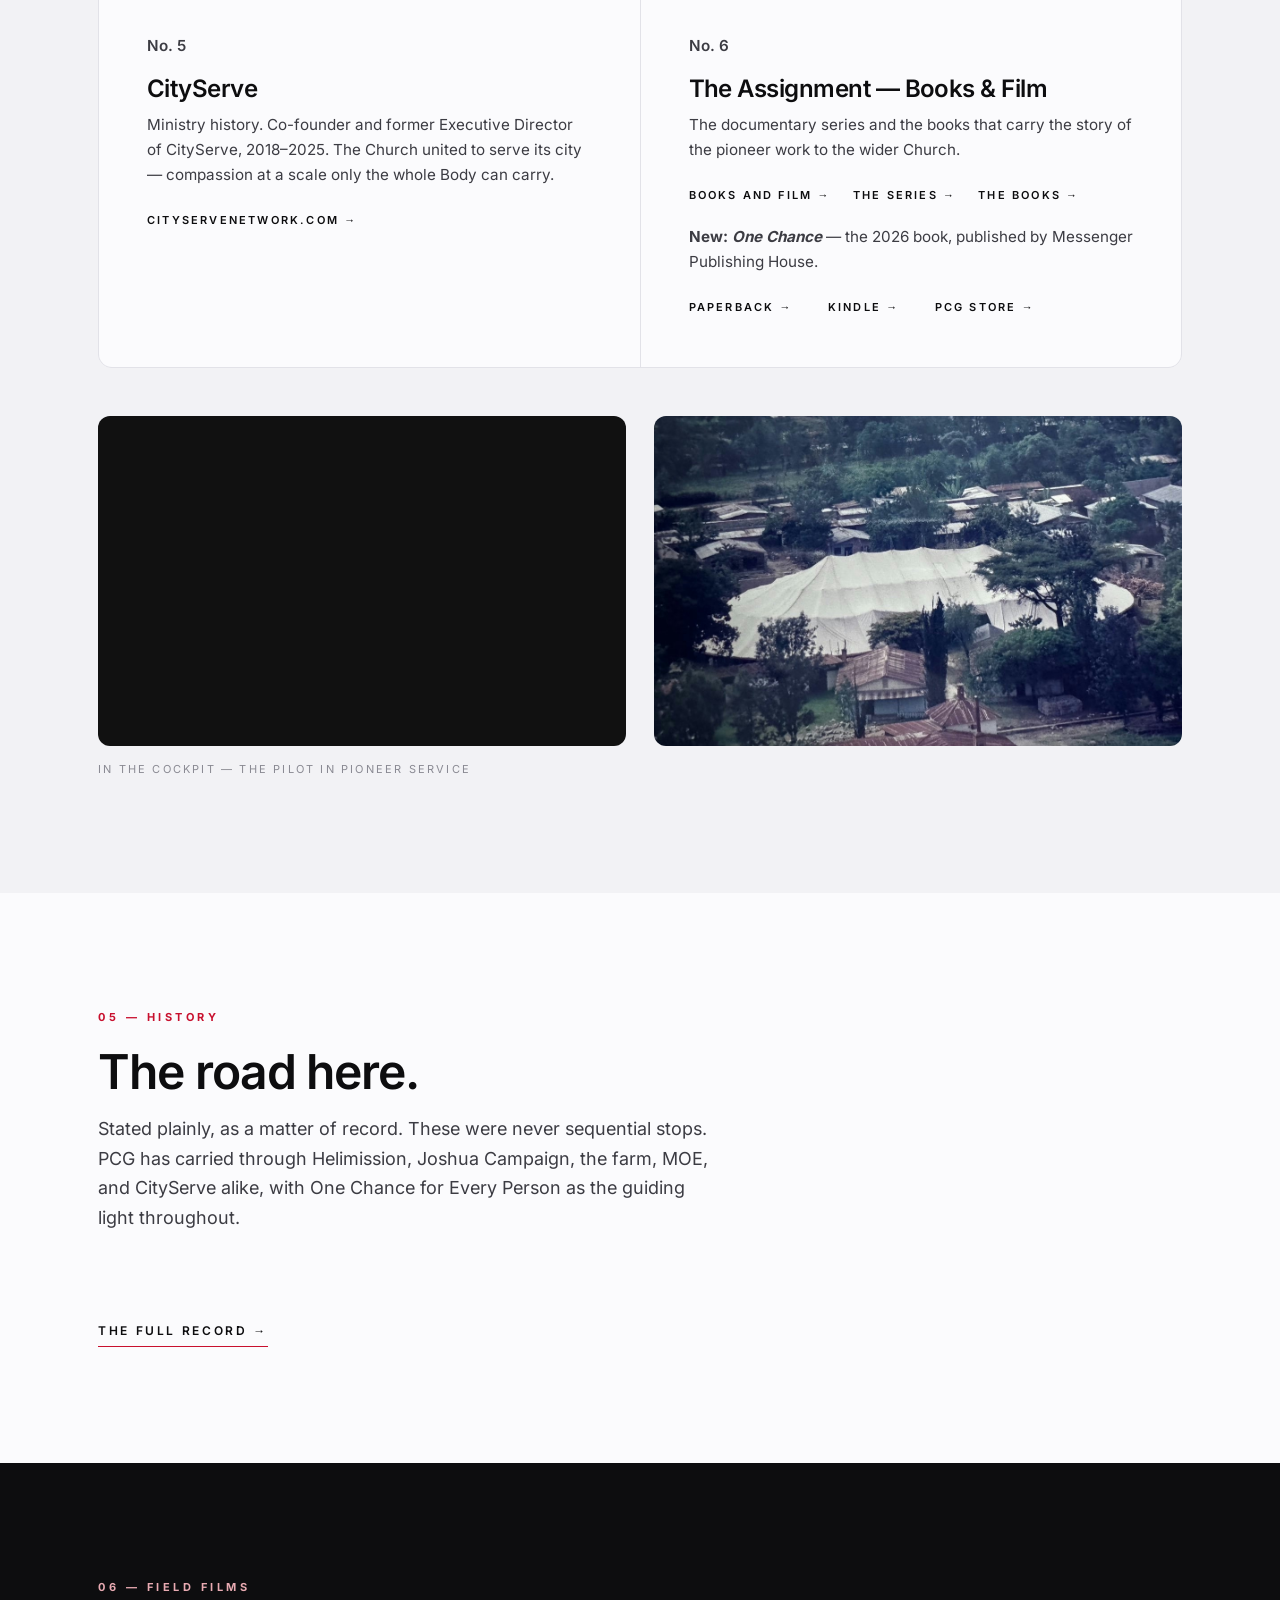
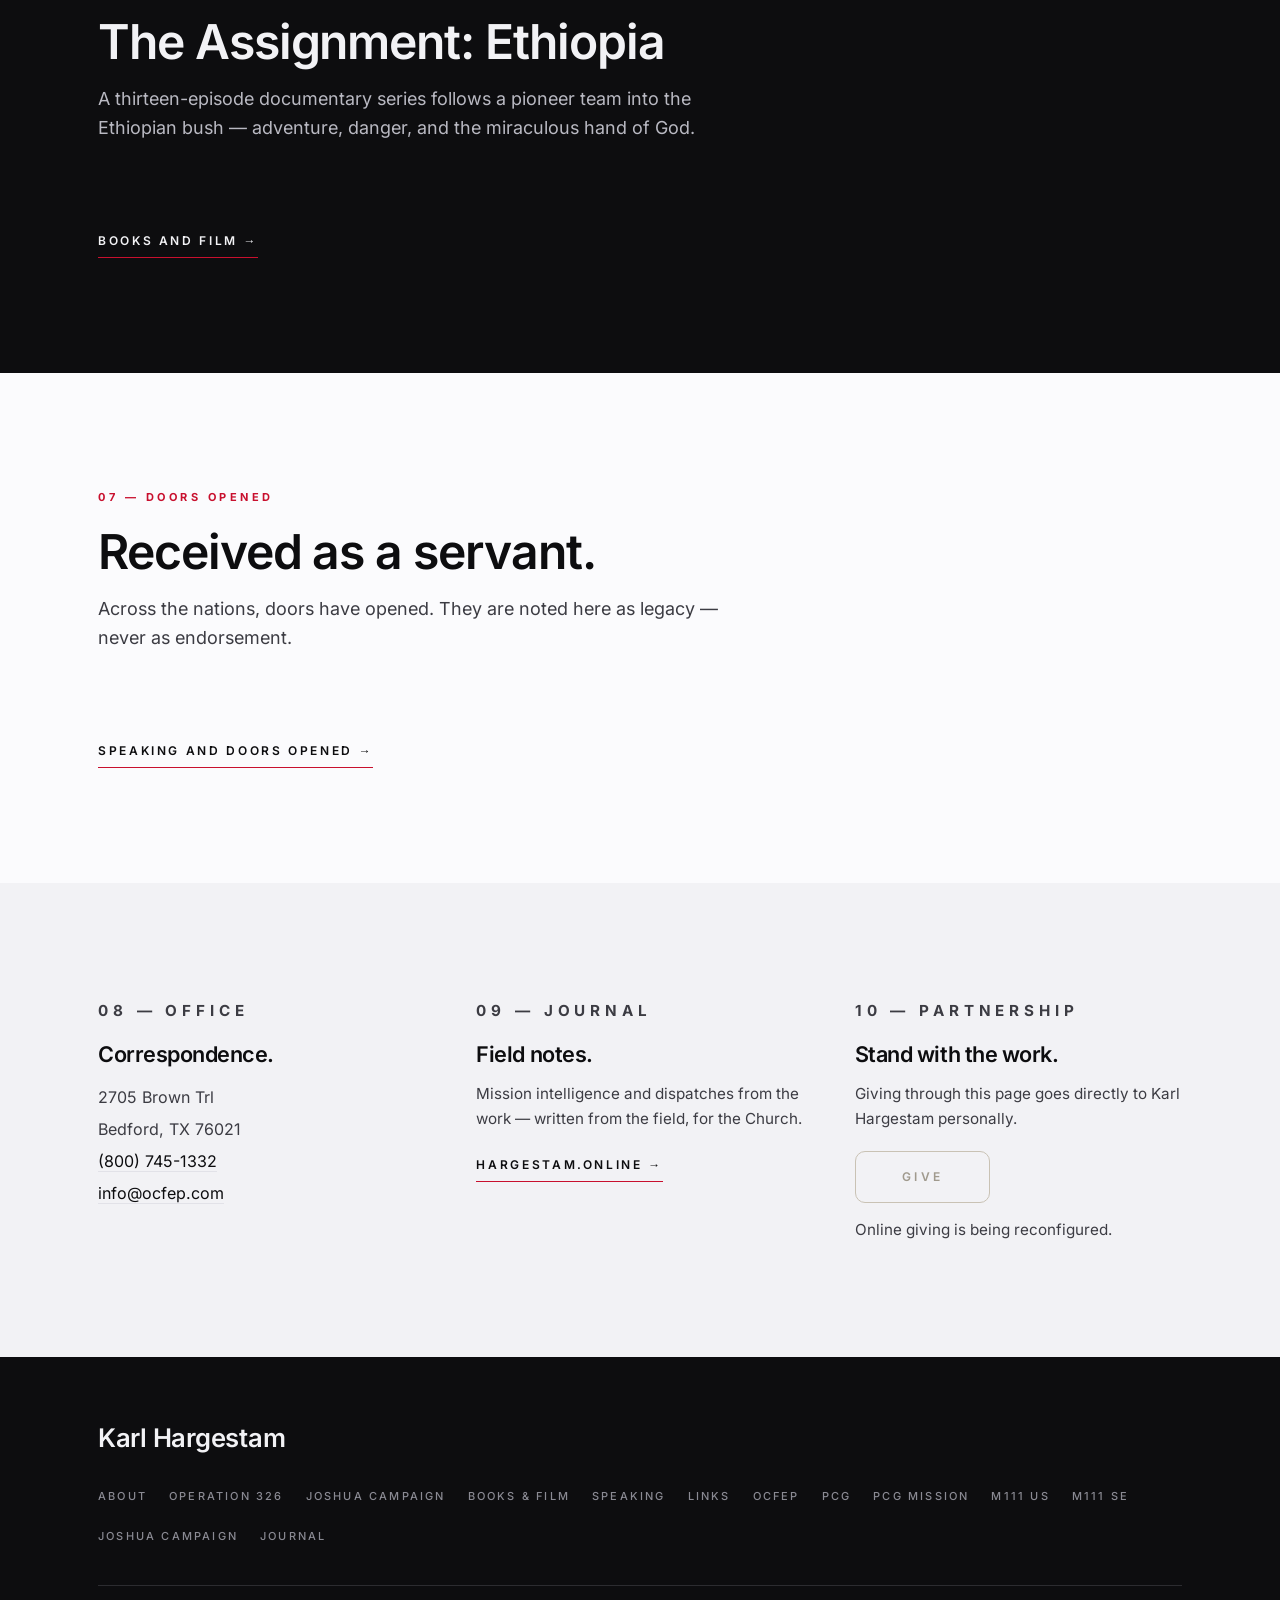
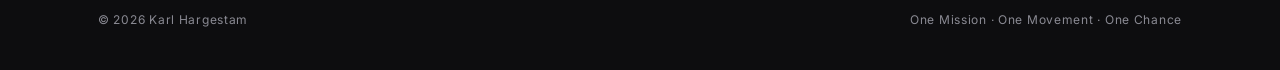
==== commit a9e679b3: "Hero: move name block to bottom and shrink name so it clears the 'ONE CHANCE' video text (CSS only)" ====
--- a/index.html
+++ b/index.html
@@ -59,18 +59,18 @@
 .hero .bg{position:absolute;inset:0}
 .hero .bg video{width:100%;height:100%;object-fit:cover;object-position:center 32%;filter:saturate(.92) brightness(.62) contrast(1.05)}
 .hero .shade{position:absolute;inset:0;background:linear-gradient(180deg,rgba(6,6,8,.5) 0%,rgba(6,6,8,.14) 44%,rgba(6,6,8,.82) 100%)}
-.hero .inner{position:relative;z-index:2;width:100%;padding-bottom:clamp(56px,9vh,100px)}
+.hero .inner{position:relative;z-index:2;width:100%;padding-bottom:clamp(28px,5vh,64px)}
 .hero .kicker{color:#e5b3ba}
-.hero h1{color:#fff;font-size:clamp(3rem,9vw,6.8rem);font-weight:700;letter-spacing:-.032em}
+.hero h1{color:#fff;font-size:clamp(2rem,5.2vw,4rem);font-weight:700;letter-spacing:-.028em}
 .hero .tri{margin-top:18px;color:#fff;font-size:clamp(1rem,2.2vw,1.35rem);font-weight:500;letter-spacing:.02em;opacity:.94}
 .hero .tri .dot{color:var(--red);margin:0 .55em}
 .hero .scroll{position:absolute;right:clamp(20px,4vw,48px);bottom:32px;z-index:2;color:#fff;font-size:10px;letter-spacing:.32em;text-transform:uppercase;opacity:.6;writing-mode:vertical-rl}
 @media(max-width:760px){
-  .hero{align-items:center}
-  .hero .inner{text-align:center;padding-bottom:0;padding-top:10vh}
+  .hero{align-items:flex-end}
+  .hero .inner{text-align:center;padding-top:0;padding-bottom:calc(36px + env(safe-area-inset-bottom))}
   .hero .bg video{object-position:center 38%}
-  .hero h1{font-size:clamp(2.7rem,14.5vw,4.4rem)}
-  .hero .tri{font-size:1.02rem}
+  .hero h1{font-size:clamp(1.9rem,9vw,2.7rem)}
+  .hero .tri{font-size:.94rem}
   .hero .scroll{display:none}
 }
 
